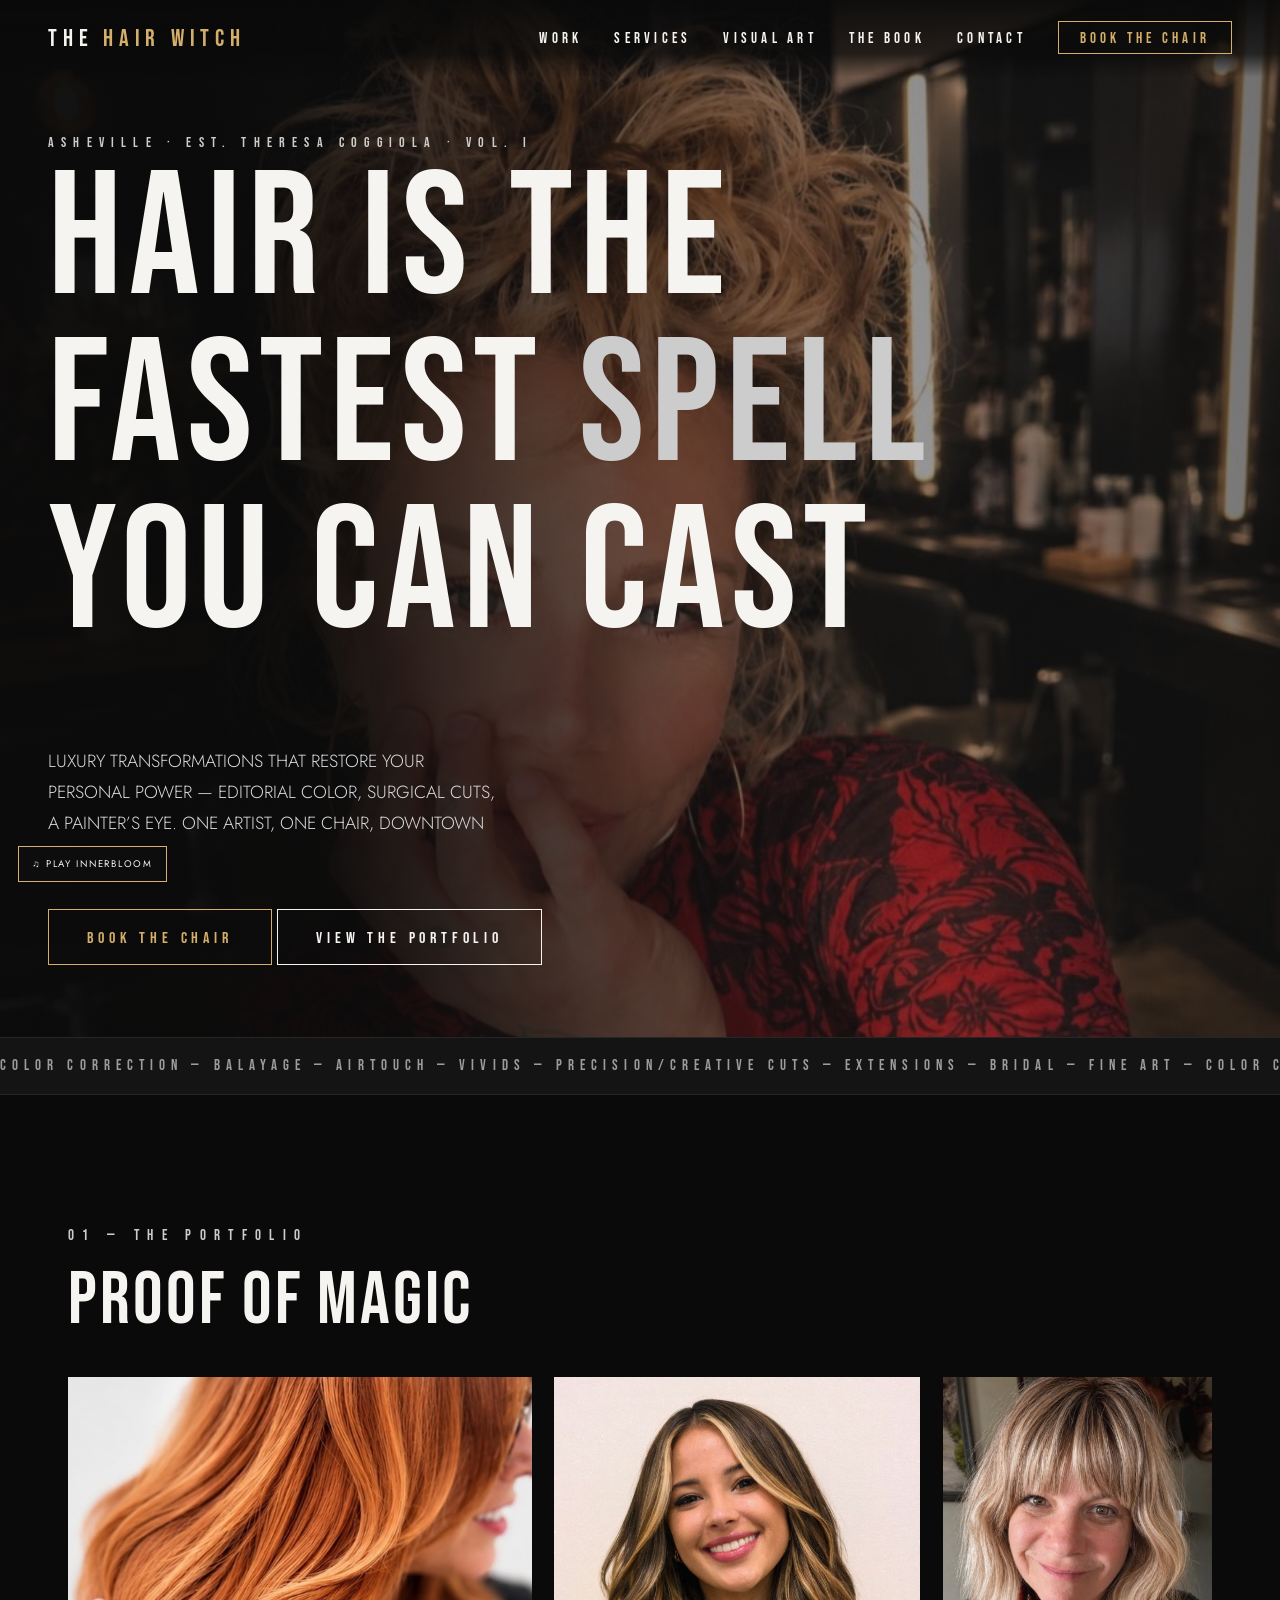
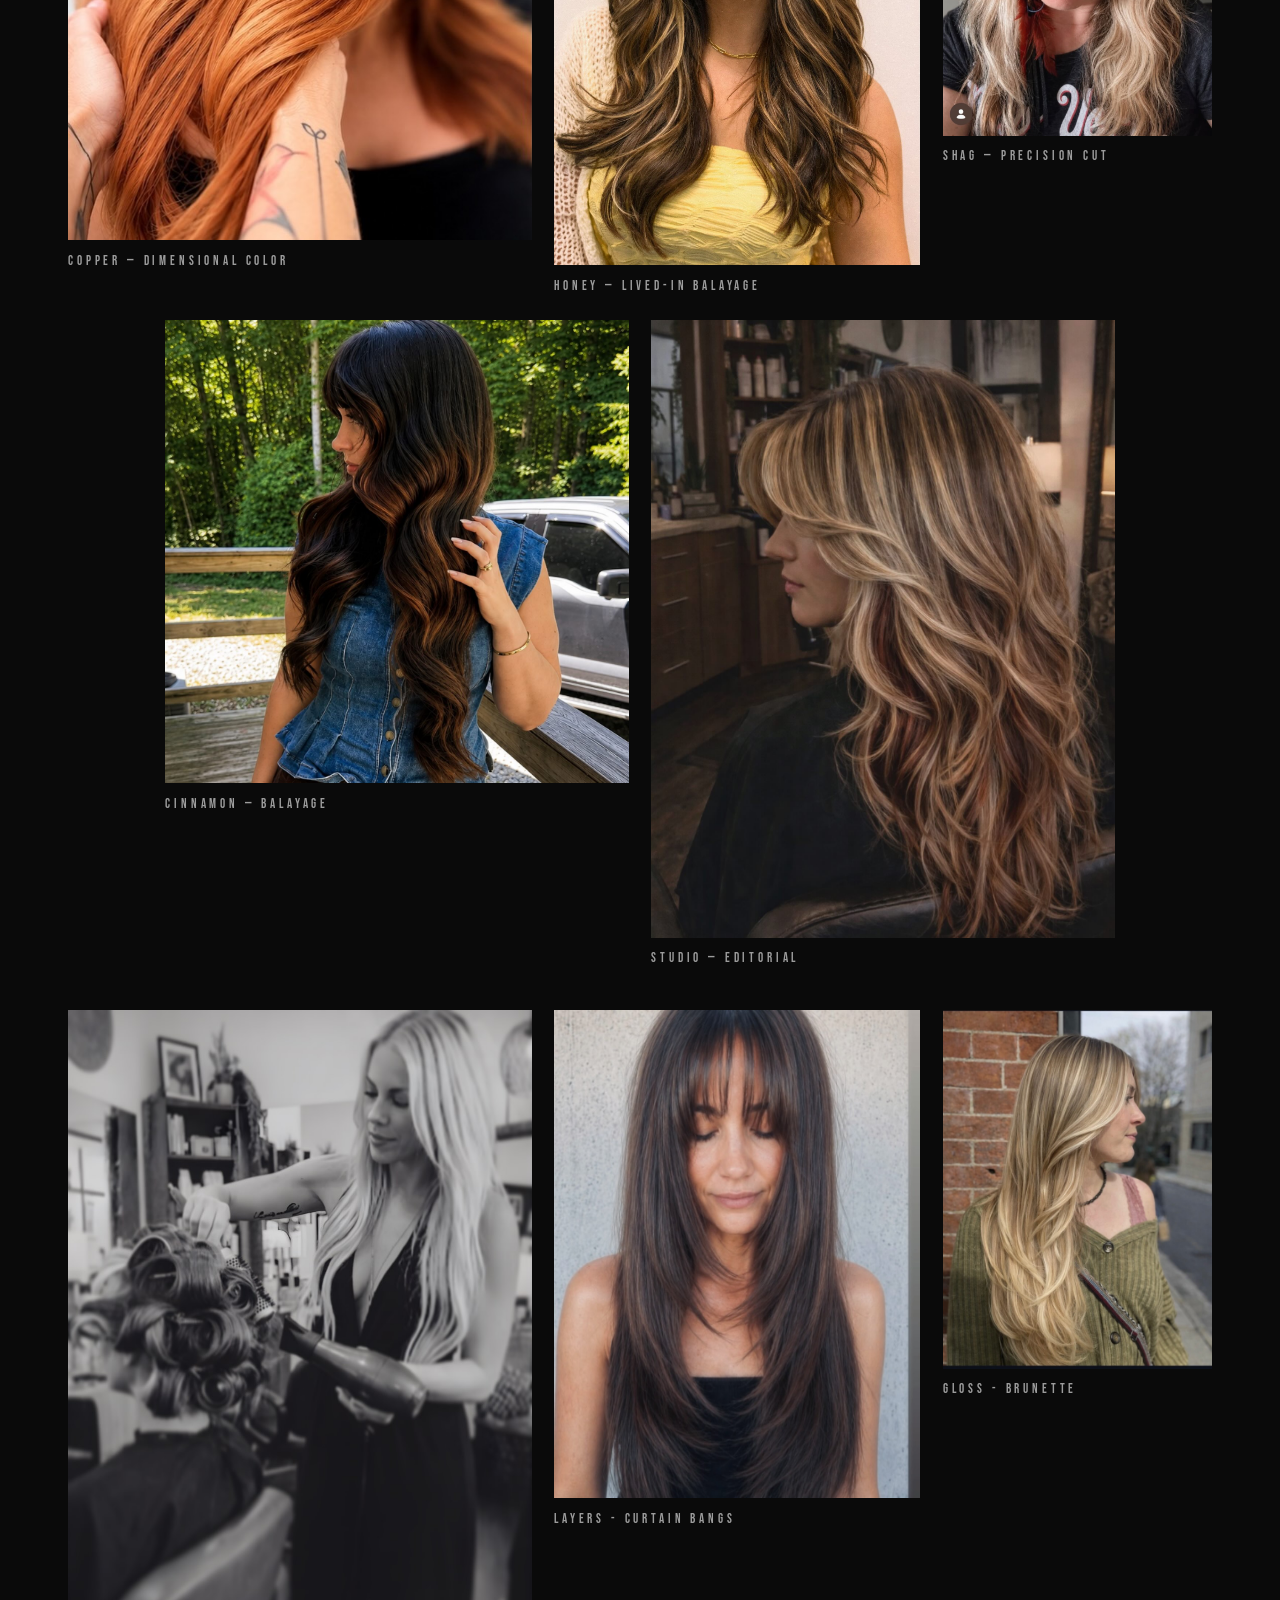
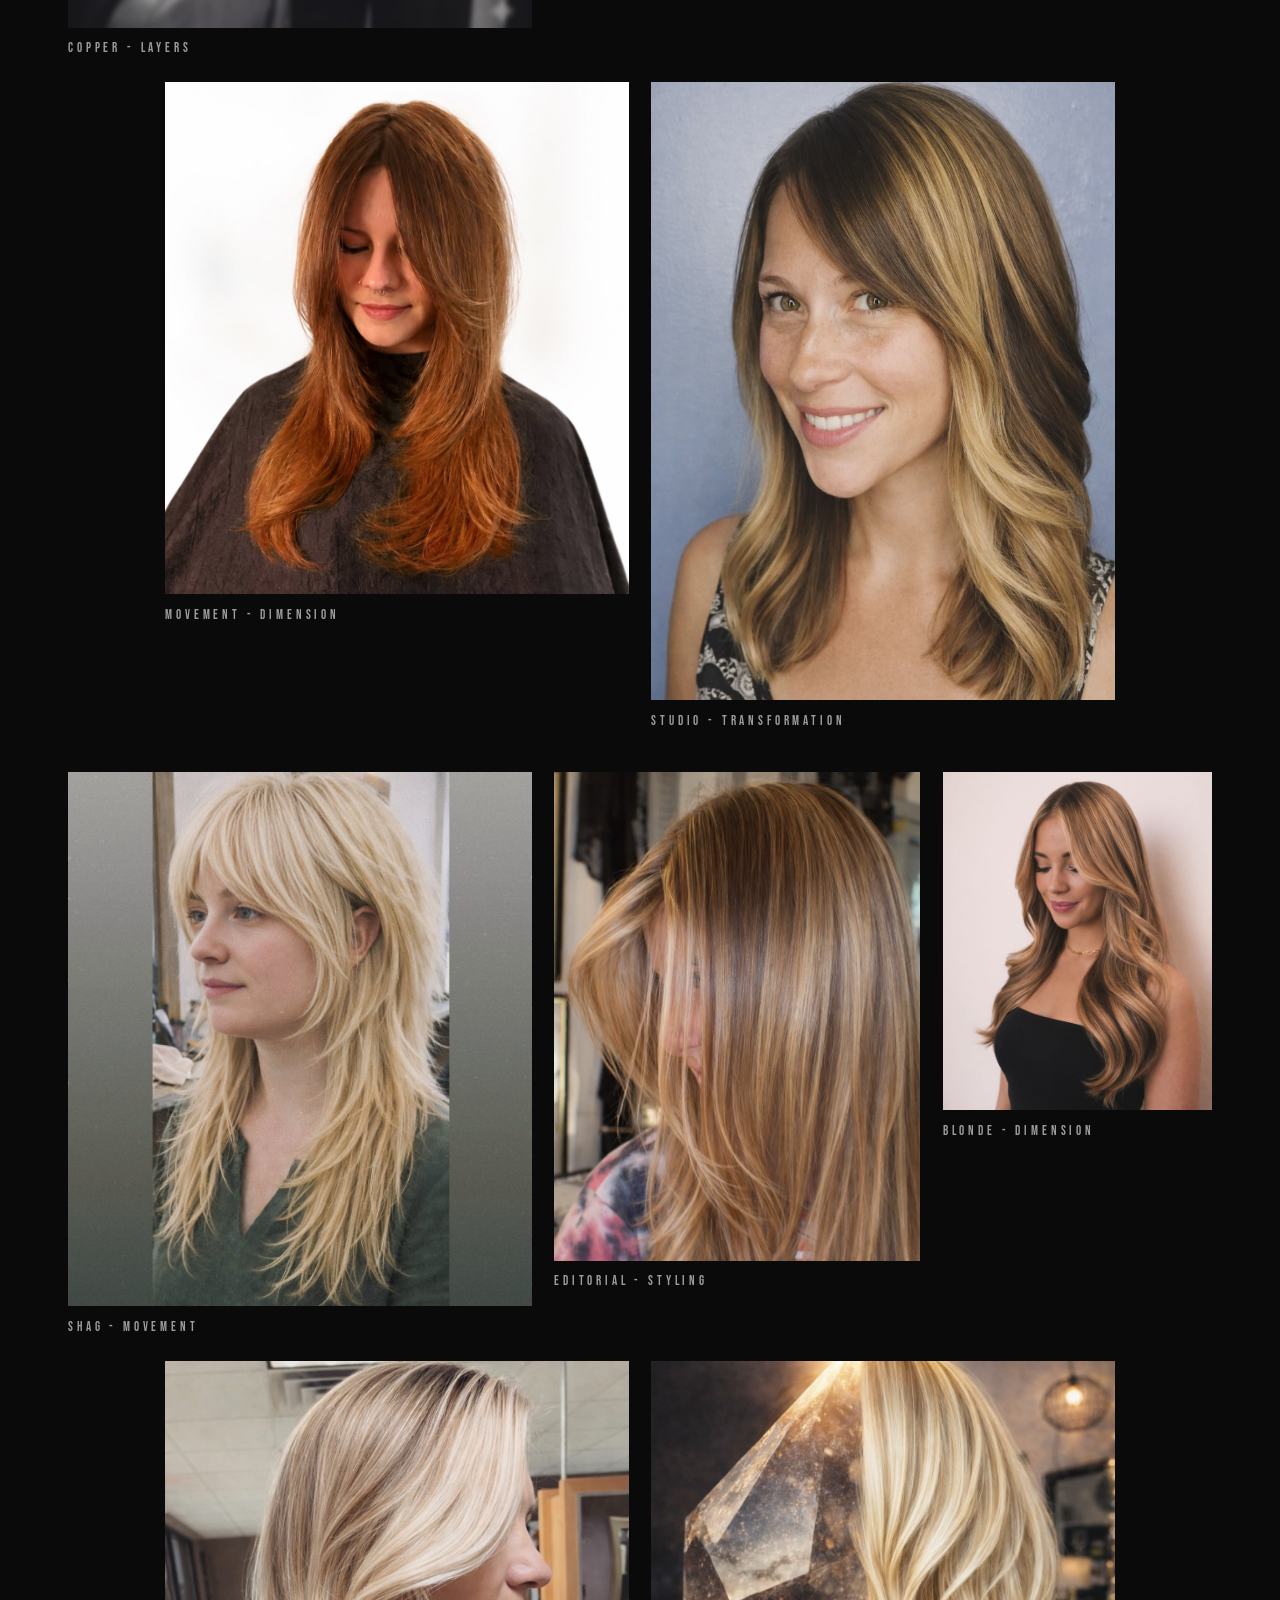
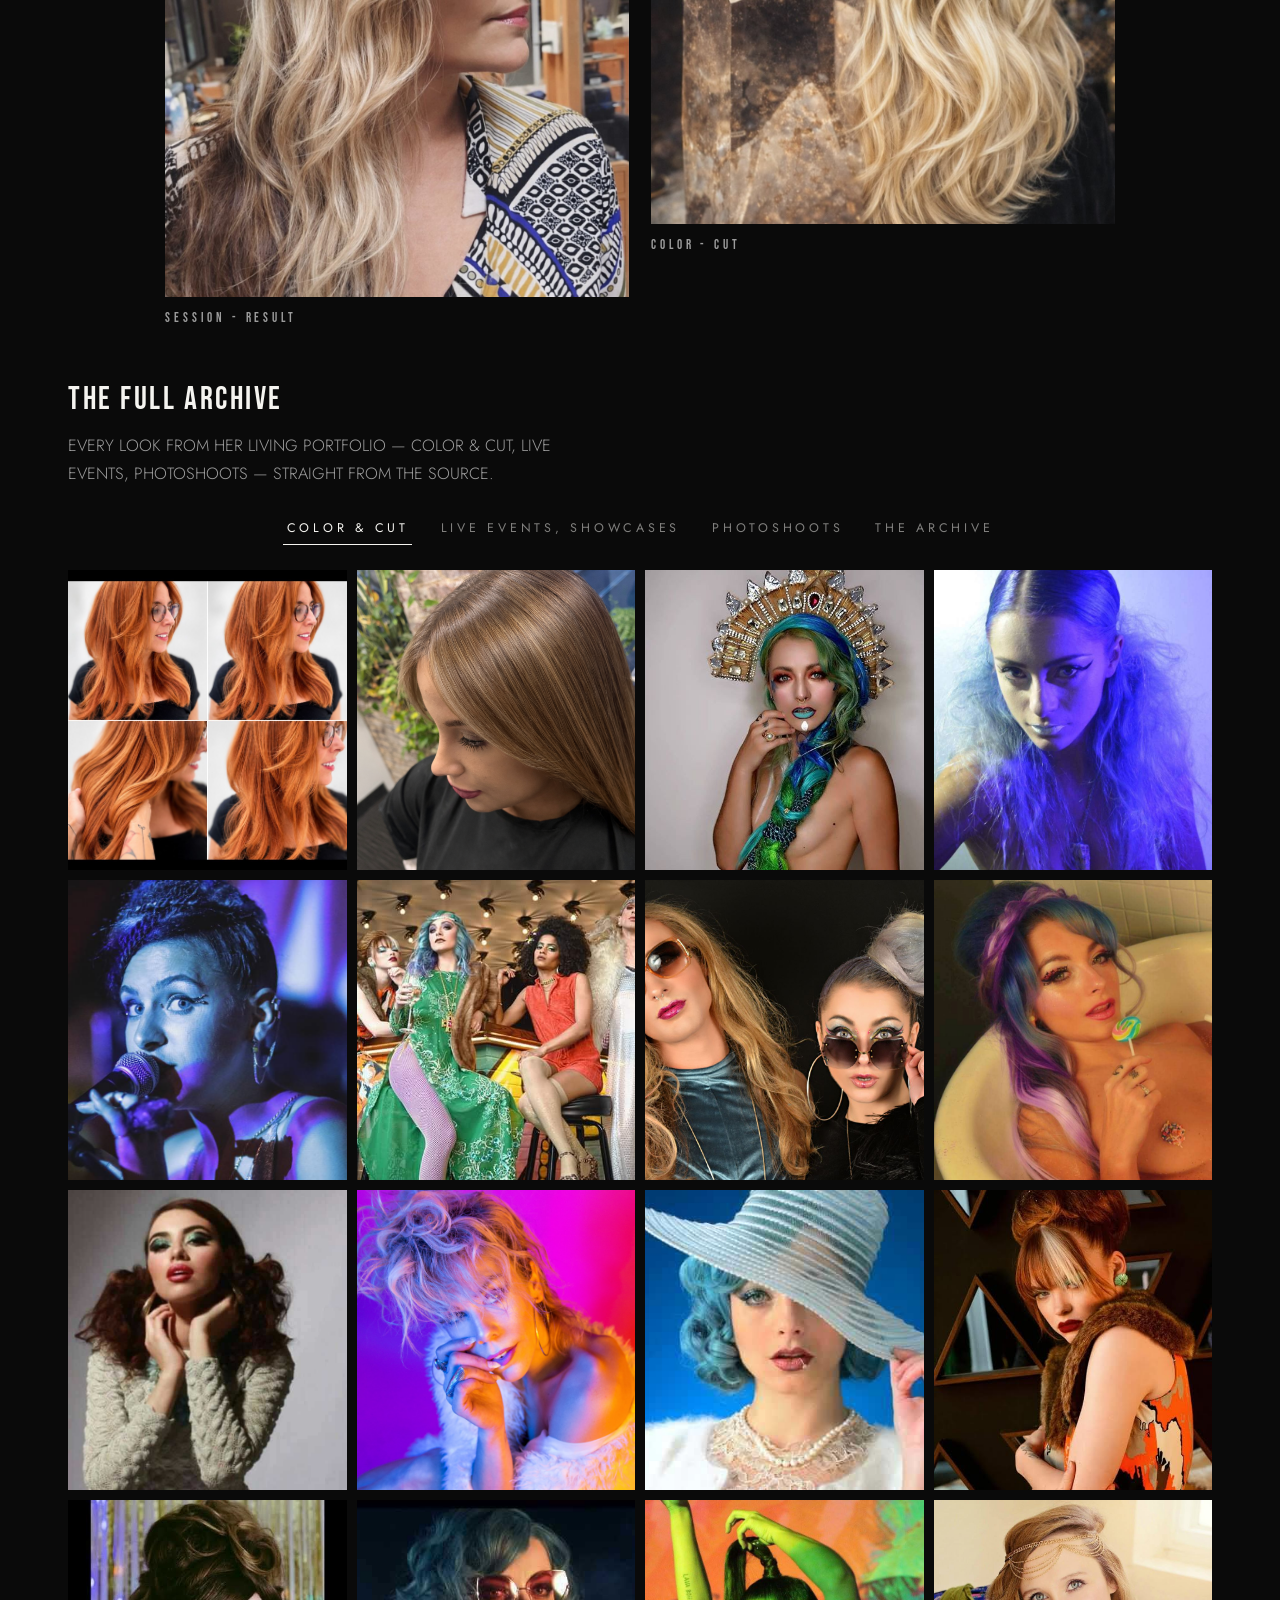
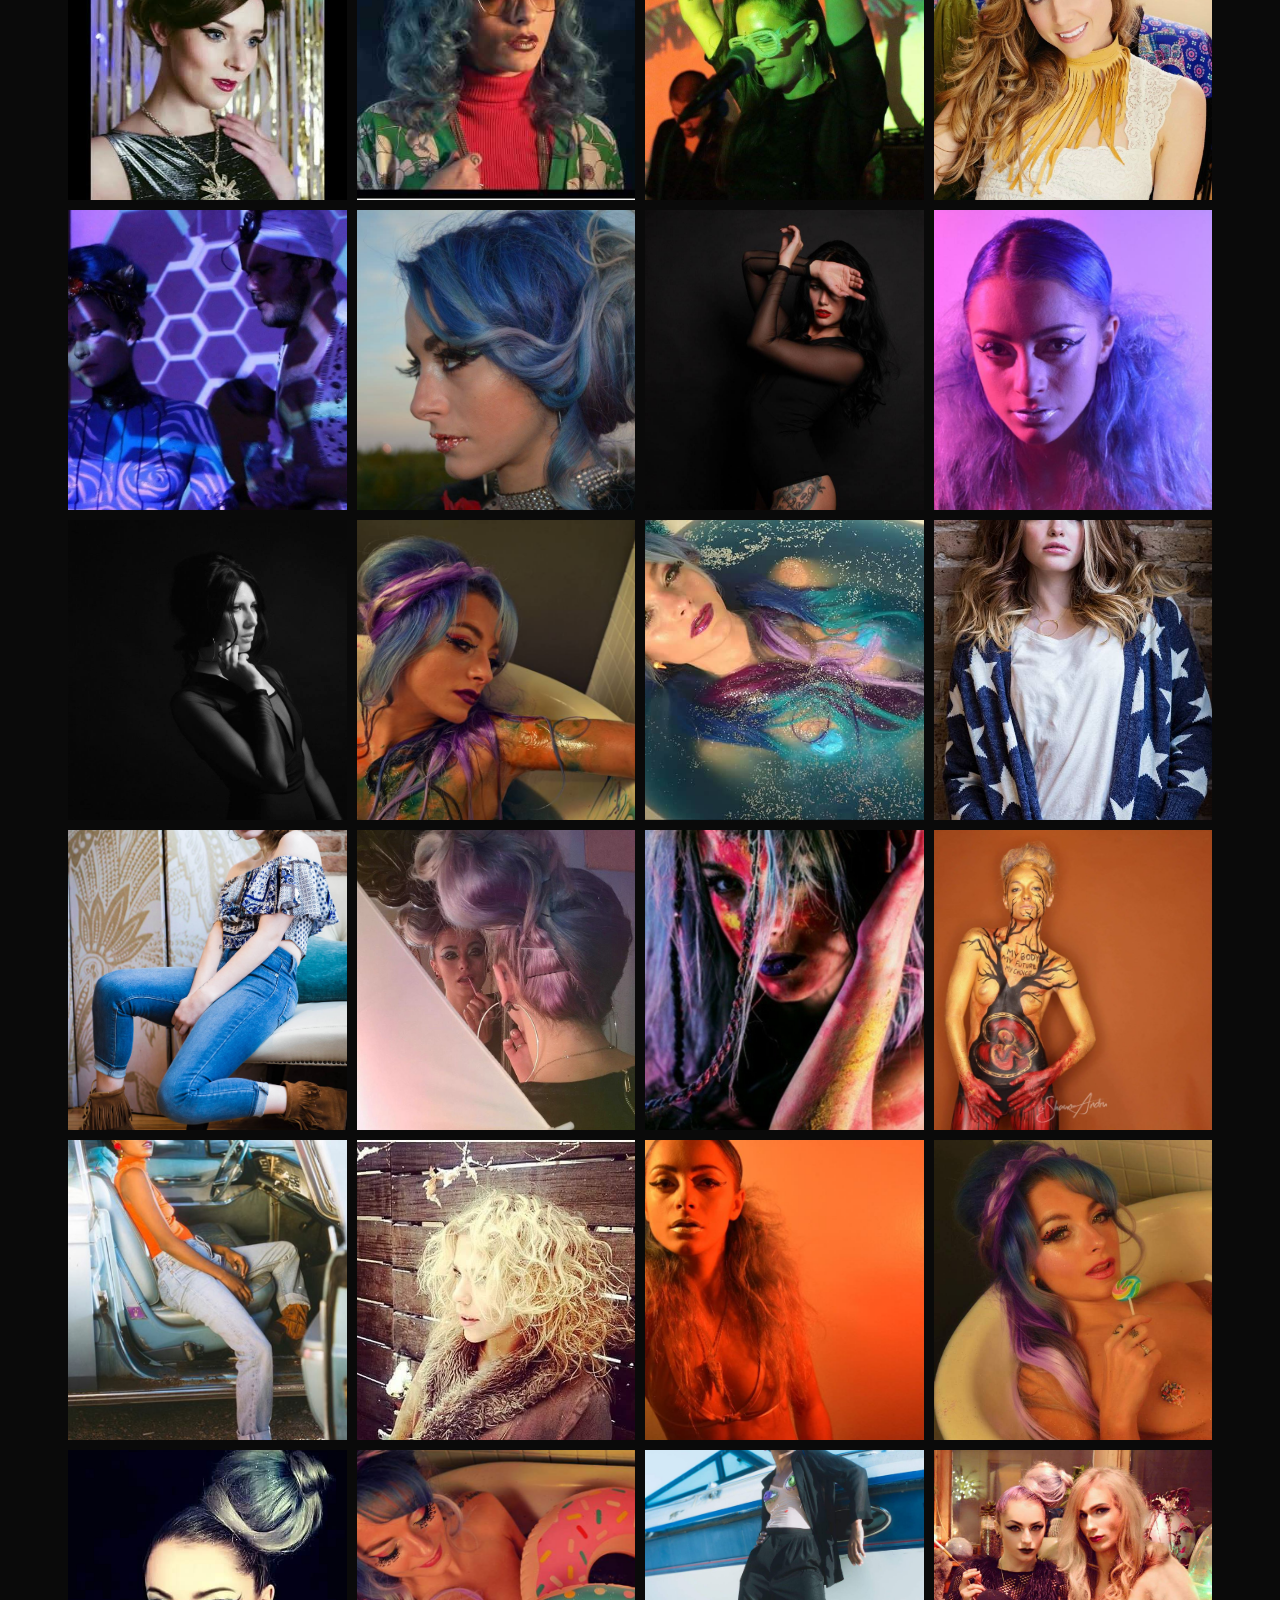
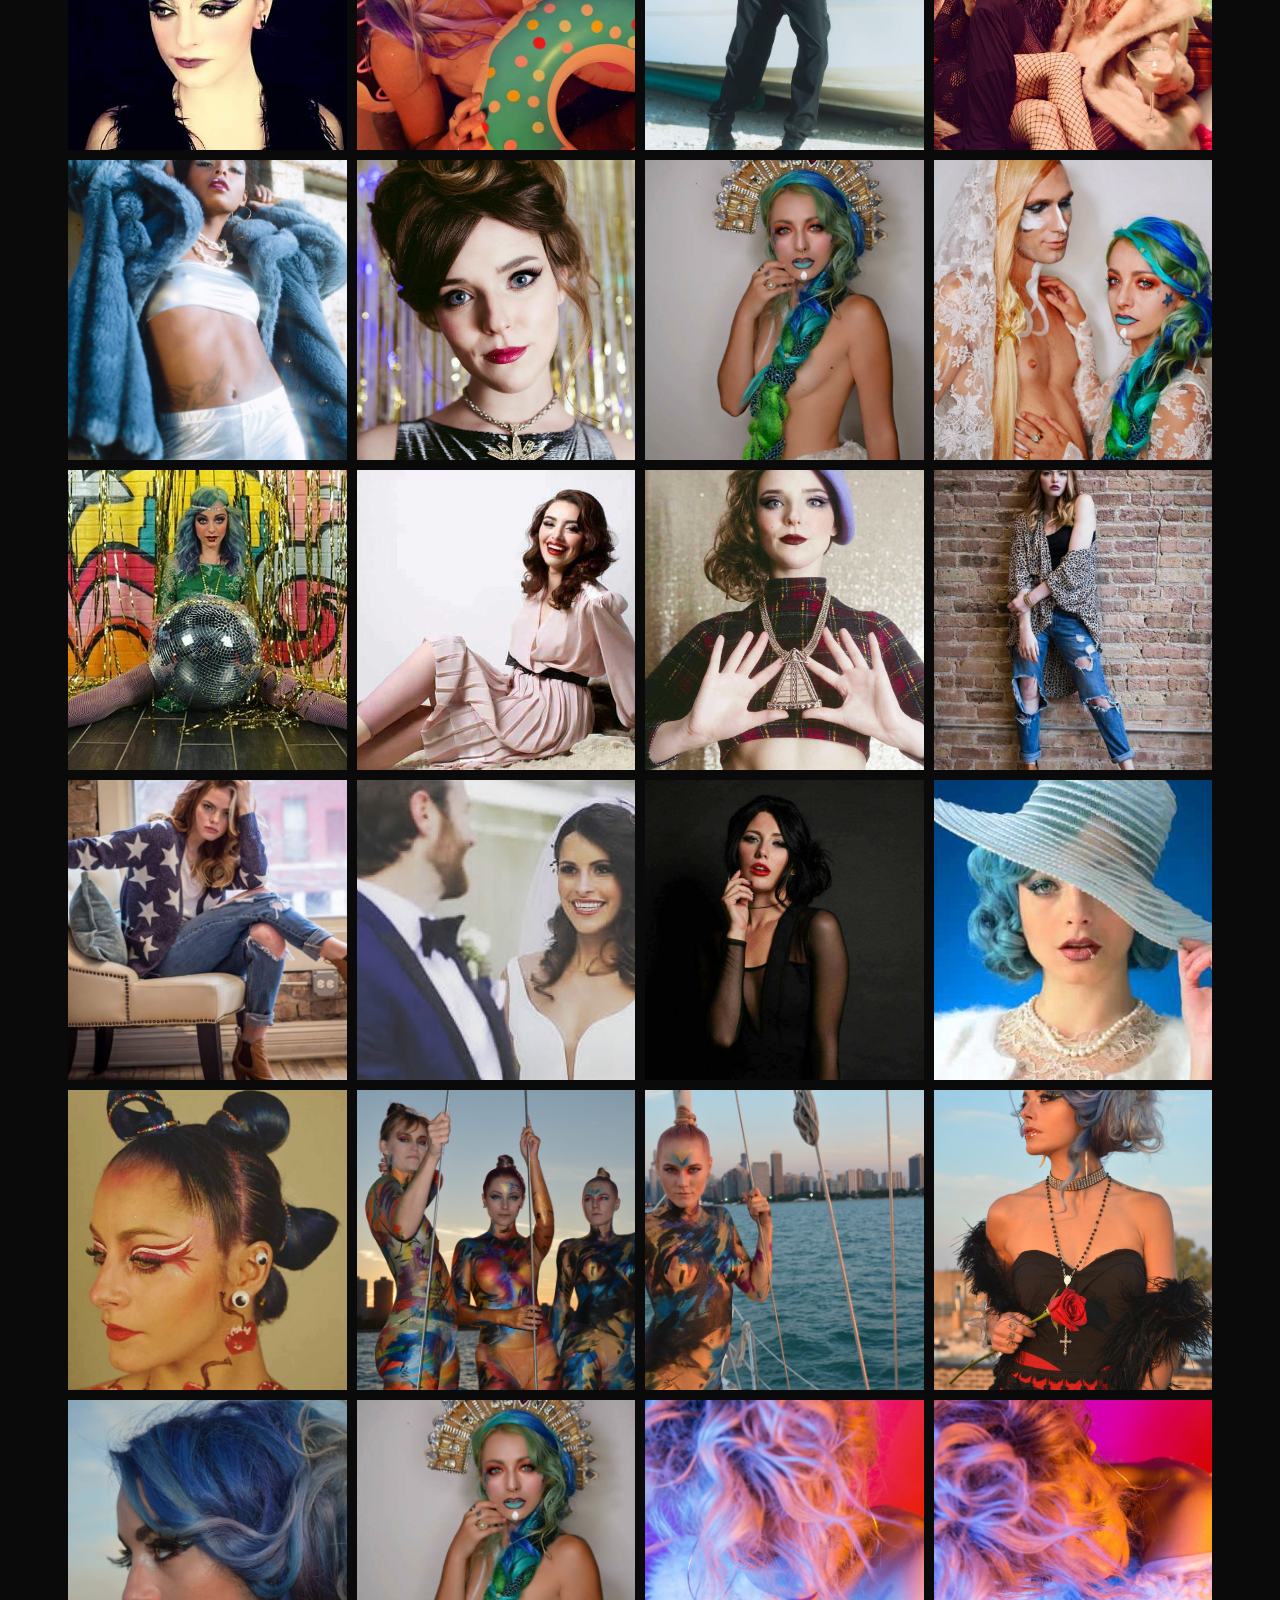
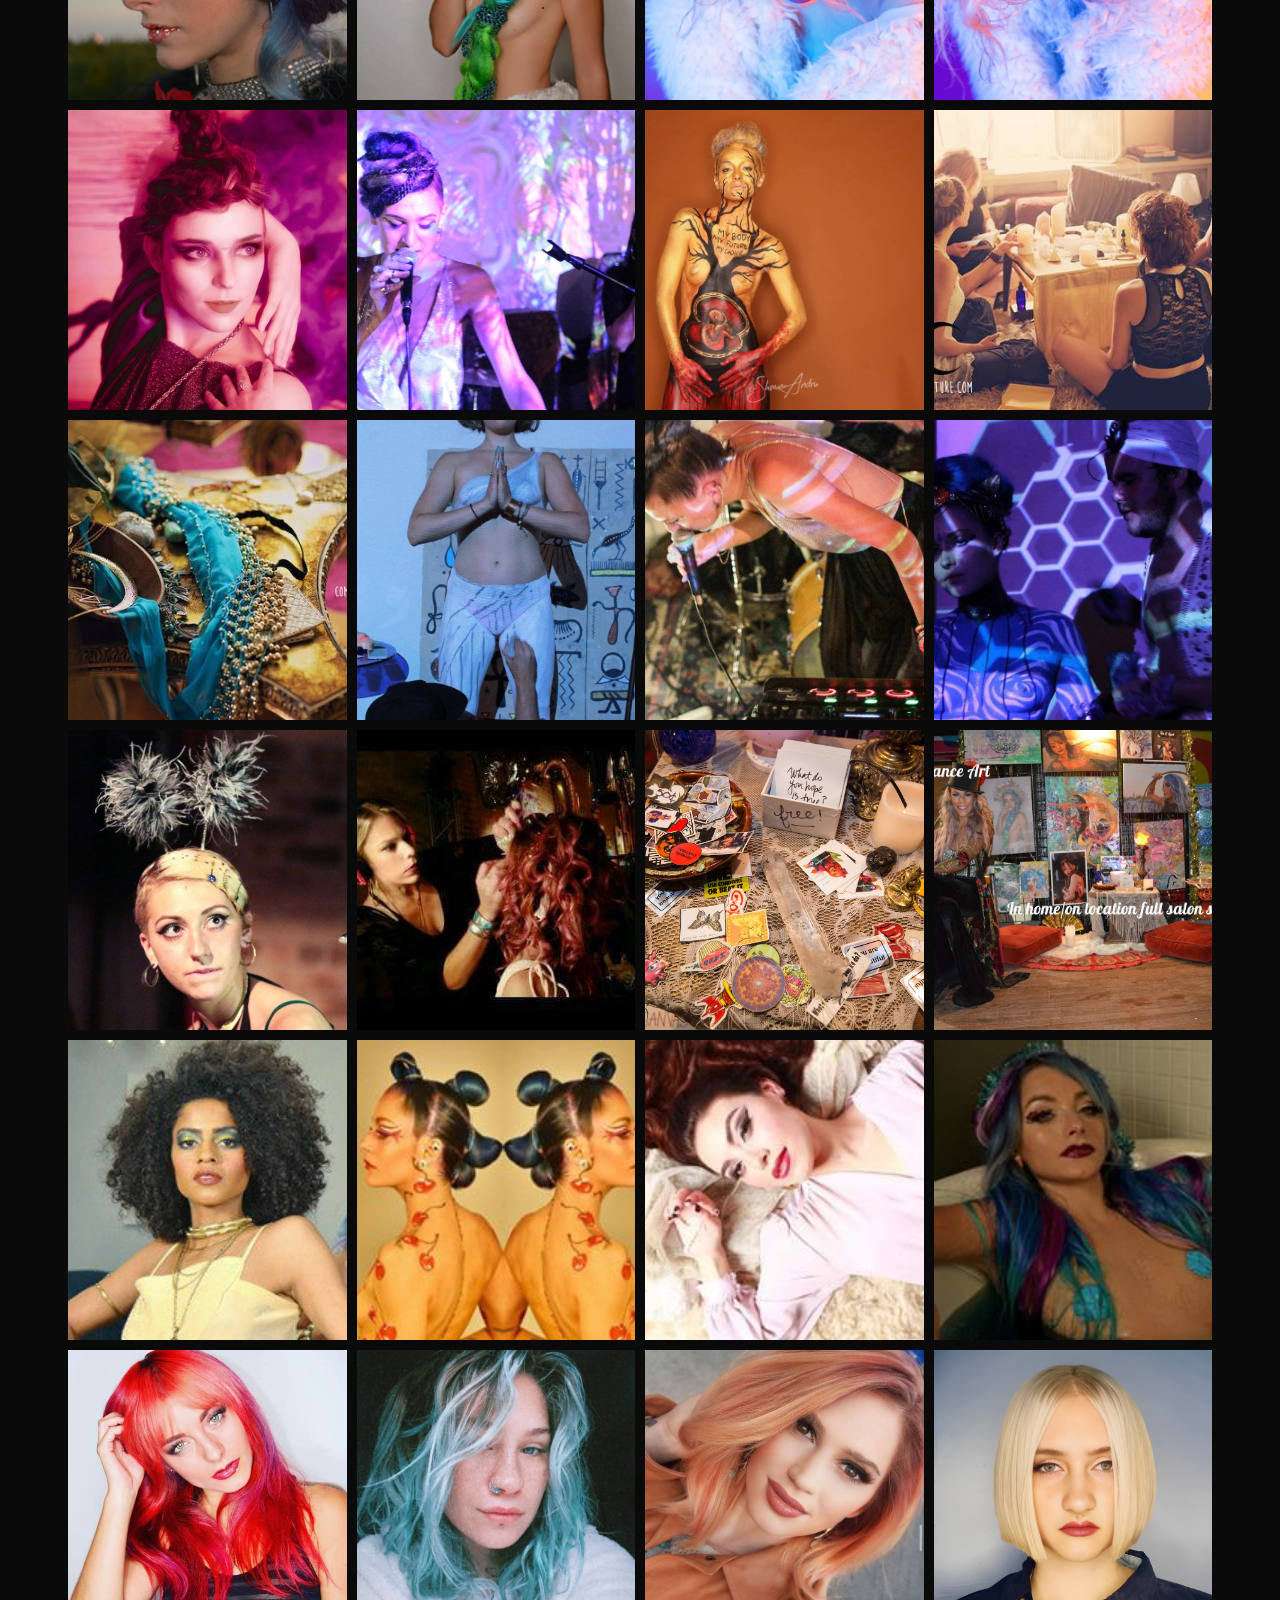
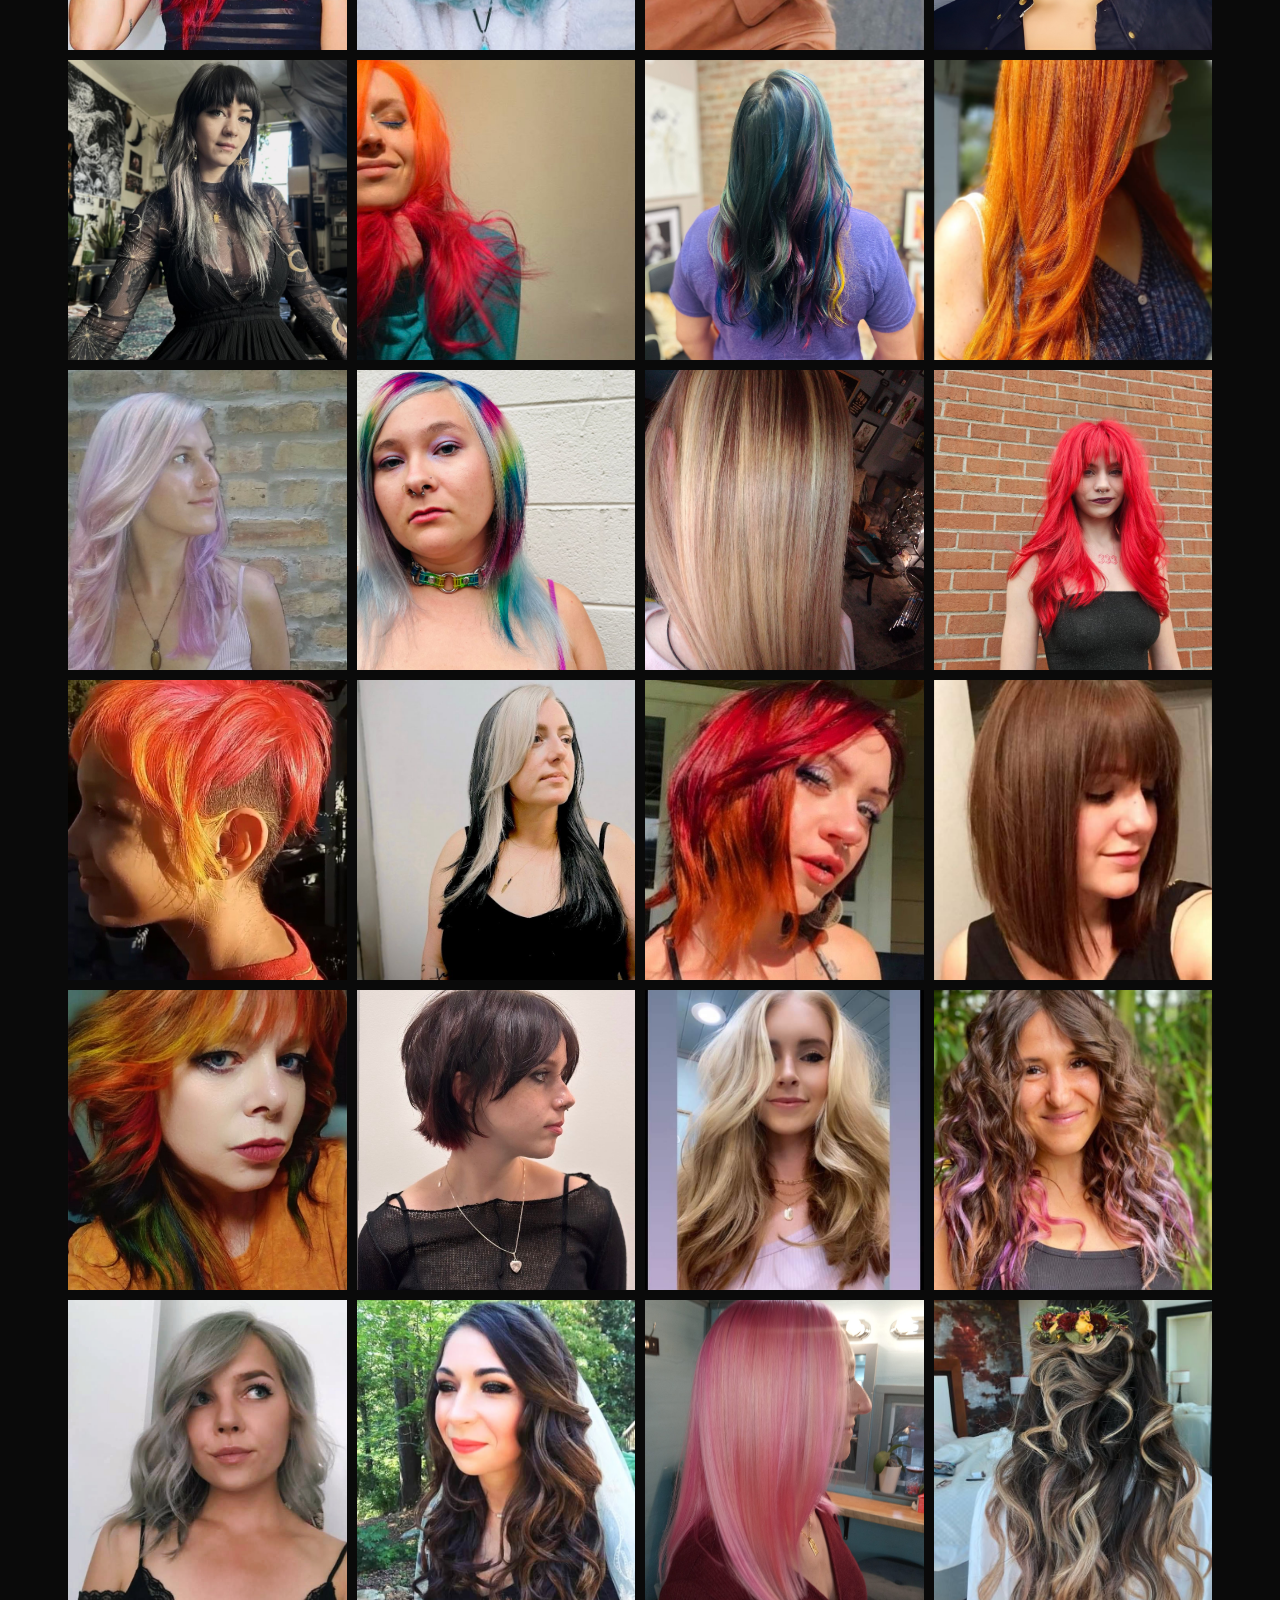
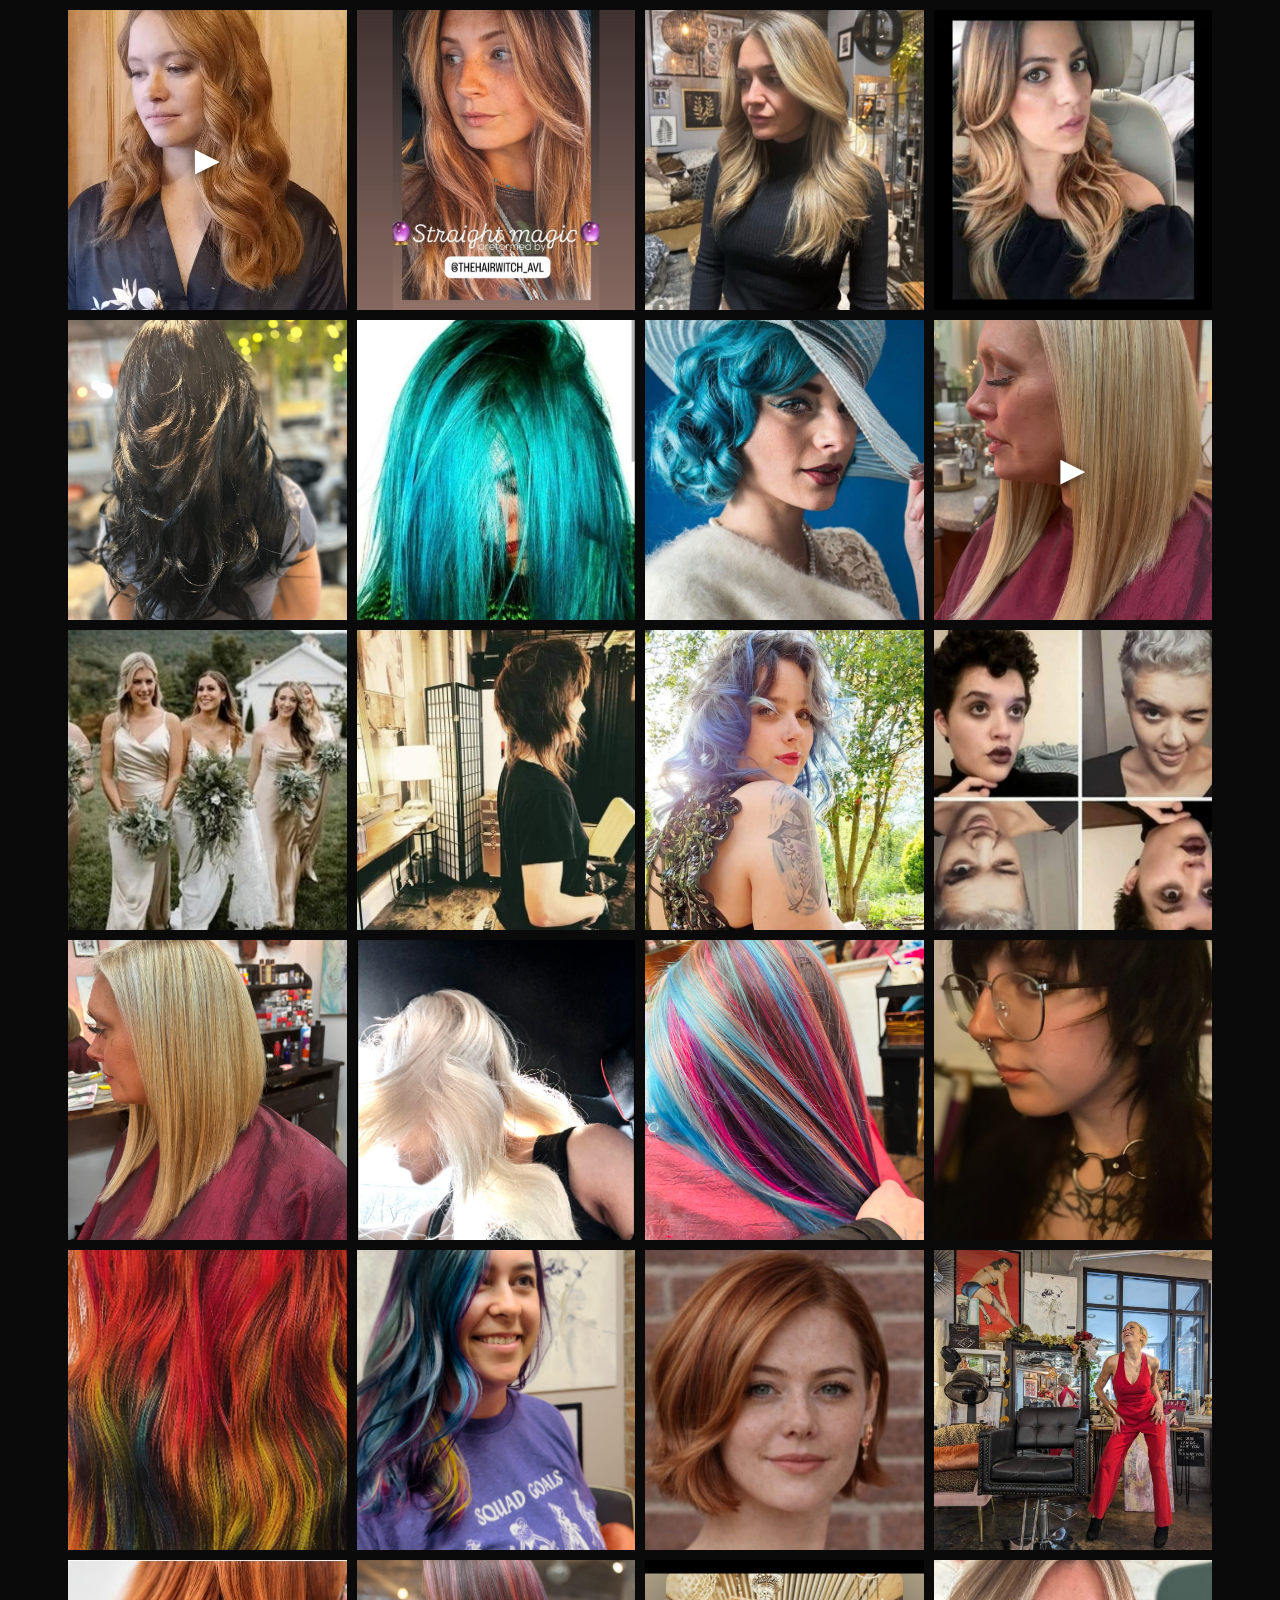
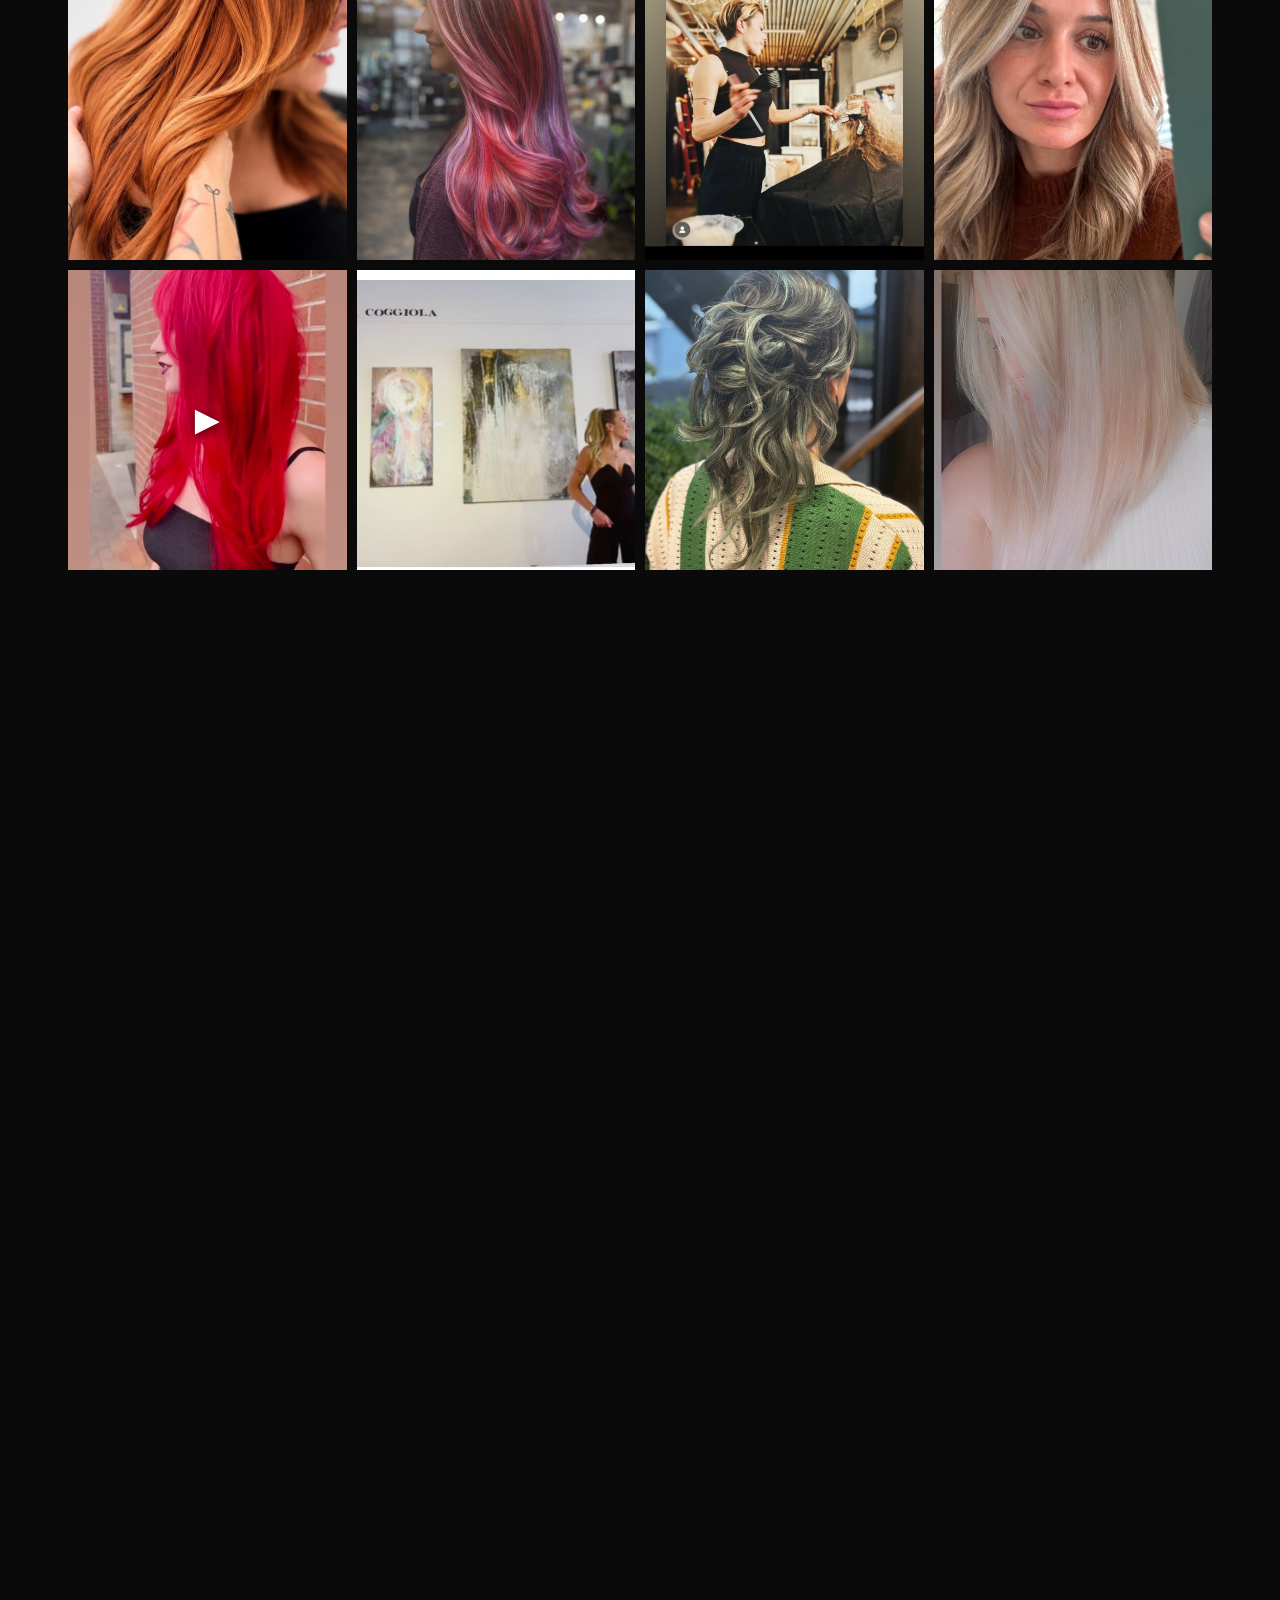
==== index.html @ 9c271630 "Initial commit: The Hair Witch preview site (hairwitch-option-b) Co-Authored-By: Claude Opus 4.8 <no" ====
<!DOCTYPE html>
<html lang="en">
<head>
  <meta charset="UTF-8">
  <meta name="viewport" content="width=device-width, initial-scale=1.0">
  <title>The Hair Witch | Asheville NC — Editorial Hair Artistry &amp; Color</title>
  <meta name="description" content="High-fashion hair artistry in downtown Asheville. Color correction, balayage, editorial styling & fine art by Theresa Coggiola. Book the chair.">
  <link href="https://fonts.googleapis.com/css2?family=Bebas+Neue&family=Jost:wght@300;400&display=swap" rel="stylesheet">
  <link rel="stylesheet" href="style.css">
</head>
<body>

<header class="site-header">
  <nav class="nav">
    <a class="brand" href="index.html">THE <em>HAIR WITCH</em></a>
    <button class="nav-toggle" aria-expanded="false">MENU</button>
    <ul class="nav-links">
      <li><a href="#work">Work</a></li>
      <li><a href="#services">Services</a></li>
      <li><a href="art.html">Visual Art</a></li>
      <li><a href="#grimoire">The Book</a></li>
      <li><a href="#contact">Contact</a></li>
      <li><a class="cta" data-square href="#" target="_blank" rel="noopener">Book the Chair</a></li>
    </ul>
  </nav>
</header>

<main>

  <!-- COVER -->
  <section class="hero">
    <div class="hero-media"><img src="images/gallery-02.jpg" alt="Editorial hair styling by The Hair Witch, Asheville" fetchpriority="high"></div>
    <div class="hero-copy">
      <span class="issue">ASHEVILLE · EST. THERESA COGGIOLA · VOL. I</span>
      <h1>HAIR IS THE<br>FASTEST <span>SPELL</span><br>YOU CAN CAST</h1>
      <p class="dek">Luxury transformations that restore your personal power — editorial color, surgical cuts, a painter’s eye. One artist, one chair, downtown Asheville.</p>
      <a class="btn btn-gold" data-square href="#" target="_blank" rel="noopener">Book the Chair</a>
      <a class="btn" href="#work">View the Portfolio</a>
    </div>
  </section>

  <div class="ticker" aria-hidden="true">
    <span>COLOR CORRECTION — BALAYAGE — AIRTOUCH — VIVIDS — PRECISION/CREATIVE CUTS — EXTENSIONS — BRIDAL — FINE ART — COLOR CORRECTION — BALAYAGE — AIRTOUCH — VIVIDS — PRECISION/CREATIVE CUTS — EXTENSIONS — BRIDAL — FINE ART —</span>
  </div>

  <!-- PORTFOLIO -->
  <section class="section" id="work">
    <div class="wrap">
      <span class="kicker">01 — The Portfolio</span>
      <h2>Proof of Magic</h2>
      <div class="ed-grid reveal" style="margin-top:2.5rem;">
        <figure class="g-a"><img src="images/hero-copper.jpg" alt="Copper dimensional color, Asheville" loading="lazy"><figcaption>Copper — dimensional color</figcaption></figure>
        <figure class="g-b"><img src="images/gallery-15.jpg" alt="Honey balayage, smiling client, Asheville" loading="lazy"><figcaption>Honey — lived-in balayage</figcaption></figure>
        <figure class="g-c"><img src="images/gallery-04.jpg" alt="Blonde shag with curtain bangs" loading="lazy"><figcaption>Shag — precision cut</figcaption></figure>
        <figure class="g-d"><img src="images/gallery-01.jpg" alt="Cinnamon balayage over dark waves" loading="lazy"><figcaption>Cinnamon — balayage</figcaption></figure>
        <figure class="g-e"><img src="images/gallery-06.jpg?v=2" alt="Editorial studio portrait, The Hair Witch" loading="lazy"><figcaption>Studio — editorial</figcaption></figure>
      </div>
      <div class="ed-grid reveal" style="margin-top:2.5rem;">
        <figure class="g-a"><img src="images/gallery-08.jpg" alt="Copper layers with bottleneck bangs, Asheville" loading="lazy"><figcaption>Copper - layers</figcaption></figure>
        <figure class="g-b"><img src="images/gallery-05.jpg?v=2" alt="Long layered brunette cut with curtain bangs" loading="lazy"><figcaption>Layers - curtain bangs</figcaption></figure>
        <figure class="g-c"><img src="images/gallery-11.jpg" alt="Glossed brunette dimension" loading="lazy"><figcaption>Gloss - brunette</figcaption></figure>
        <figure class="g-d"><img src="images/gallery-17.jpg" alt="Dimensional color with soft movement" loading="lazy"><figcaption>Movement - dimension</figcaption></figure>
        <figure class="g-e"><img src="images/gallery-25.jpg" alt="Client transformation, private studio Asheville" loading="lazy"><figcaption>Studio - transformation</figcaption></figure>
      </div>
      <div class="ed-grid reveal" style="margin-top:2.5rem;">
        <figure class="g-a"><img src="images/gallery-18.jpg?v=2" alt="Blonde shag with soft layers" loading="lazy"><figcaption>Shag - movement</figcaption></figure>
        <figure class="g-b"><img src="images/gallery-22.jpg" alt="Editorial styling at The Hair Witch" loading="lazy"><figcaption>Editorial - styling</figcaption></figure>
        <figure class="g-c"><img src="images/gallery-13.jpg" alt="Soft dimensional blonde" loading="lazy"><figcaption>Blonde - dimension</figcaption></figure>
        <figure class="g-d"><img src="images/gallery-29.jpg" alt="Studio session result" loading="lazy"><figcaption>Session - result</figcaption></figure>
        <figure class="g-e"><img src="images/gallery-30.jpg" alt="Color and cut transformation" loading="lazy"><figcaption>Color - cut</figcaption></figure>
      </div>
      <h3 style="margin-top:3.5rem;">The Full Archive</h3>
      <p style="color:var(--grey);max-width:56ch;">Every look from her living portfolio — color &amp; cut, live events, photoshoots — straight from the source.</p>
      <div data-hw-portfolio style="margin-top:1.5rem;"></div>
      <p style="margin-top:2.5rem;">Daily drops on <a href="https://www.instagram.com/thehairwitch_avl/" target="_blank" rel="noopener">@thehairwitch_avl</a> — 500+ transformations and counting.</p>
    </div>
  </section>

  <!-- SERVICES -->
  <section class="section section-line" id="services">
    <div class="wrap">
      <span class="kicker">02 — The Services</span>
      <h2>The Menu</h2>
      <div class="svc reveal" style="margin-top:2rem;">
        <div class="svc-row">
          <span class="num">I</span>
          <div><h3>Color Correction</h3><p>Box-dye rescue, banding, brass. Treated like art restoration — consultation first, honest roadmap always.</p></div>
          <span class="price">$150/HR</span>
        </div>
        <div class="svc-row">
          <span class="num">II</span>
          <div><h3>Balayage &amp; Airtouch</h3><p>Airy dimension, root shadows, glossing. No harsh lines — color that grows out like it was born there.</p></div>
          <span class="price">$150/HR</span>
        </div>
        <div class="svc-row">
          <span class="num">III</span>
          <div><h3>Vivid &amp; Creative Color</h3><p>Coppers that glow, smoky silvers, editorial fantasy. Color theory rooted in abstract expressionism.</p></div>
          <span class="price">$150/HR</span>
        </div>
        <div class="svc-row">
          <span class="num">IV</span>
          <div><h3>Precision/Creative Cuts</h3><p>Freeform cutting, curl-literate shapes, barbering — engineered to your texture and your life.</p></div>
          <span class="price">CONSULT</span>
        </div>
        <div class="svc-row">
          <span class="num">V</span>
          <div><h3>Extensions · Keratin · Bridal</h3><p>Hand-blended length, smoothing rituals, Blue Ridge wedding hair. Trials 6–8 weeks out.</p></div>
          <span class="price">CONSULT</span>
        </div>
      </div>
      <a class="btn btn-gold" data-square href="#" target="_blank" rel="noopener">Book Online</a>
      
      <p style="color:var(--grey);font-size:0.85rem;margin-top:1.4rem;">Once your booking is made, you&#8217;ll receive a link from Theresa with how to give your deposit · 48h notice for color, 24h for cuts · Not happy? 72 hours for a complimentary adjustment · Afterpay for color services $250+ (text 72h ahead) · Late payment +15% after 24h · Gift cards final &amp; non-refundable</p>
    </div>
  </section>

  <!-- PULL QUOTE -->
  <section class="section section-line">
    <div class="wrap reveal">
      <p class="pull">"Theresa makes magic. <span>More than just a haircut.</span> Amazing color work — really listens to you."</p>
      <span class="attr">Paula &amp; Larry — Google review · 4.9★ · Voted a top Asheville stylist</span>
      <p class="pull" style="margin-top:3.5rem;">"Beauty alchemy truly is a nervous system's <span>best friend</span>."</p>
      <span class="attr">Theresa Coggiola — Master Hair Artist &amp; Visual Artist/Painter · Capri College → Mario Tricoci → The Ruby Room · 17 years</span>
    </div>
  </section>

  <!-- GRIMOIRE / EBOOK -->
  <section class="section section-line" id="grimoire">
    <div class="wrap">
      <span class="kicker">03 — The Book</span>
      <div class="ebook-feature reveal">
        <div class="book-mock">
          <span class="moons">☽ ○ ☾</span>
          <span class="t" data-ebook-title>The Hair Witch Grimoire</span>
          <span class="a">Theresa Coggiola</span>
        </div>
        <div>
          <h2 data-ebook-title>The Hair Witch Grimoire</h2>
          <p>Rituals, color alchemy, and everyday hair magick — the philosophy behind the chair, bound in a book. The digital edition arrives instantly; the print edition hangs out where art belongs: in studios and galleries around Asheville.</p>
          <a class="btn btn-gold" data-stripe="ebook" data-keep data-item="The Hair Witch Grimoire (ebook)" href="#" target="_blank" rel="noopener">Buy the Ebook — <span data-ebook-price>$14</span></a>
          <a class="btn" href="mailto:thehairwitch12@gmail.com?subject=Where%20can%20I%20find%20the%20print%20edition%3F">Find It in the Wild</a>
        </div>
      </div>
    </div>
  </section>

  <!-- ART TEASE -->
  <section class="section section-line">
    <div class="wrap reveal">
      <span class="kicker">04 — The Canvas</span>
      <h2>Now It's Art</h2>
      <p style="max-width:56ch;">Original mixed-media paintings by the same hands that do the color. Collect a piece — every canvas ships from Asheville.</p>
      <a class="btn btn-gold" href="art.html">Enter the Art Shop</a>
    </div>
  </section>

  <!-- CONTACT + COVEN -->
  <section class="section section-line" id="contact">
    <div class="wrap">
      <span class="kicker">05 — Correspondence</span>
      <h2>Message Theresa</h2>
      <form data-contact class="reveal">
        <label for="c-name">Name</label>
        <input id="c-name" type="text" name="name" required>
        <label for="c-email">Email</label>
        <input id="c-email" type="email" name="email" required>
        <label for="c-msg">Message</label>
        <textarea id="c-msg" name="message" rows="5" required></textarea>
        <input type="text" name="_gotcha" style="display:none" tabindex="-1" autocomplete="off">
        <button class="btn" type="submit">Send</button>
        <p class="form-note"></p>
      </form>

      <h3 style="margin-top:4rem;">Join the Coven</h3>
      <p style="color:var(--grey);max-width:50ch;">Color secrets, open-chair drops, new art &amp; the book — a few beautiful letters a month.</p>
      <form data-newsletter class="inline-form">
        <input type="email" name="email" placeholder="your@email.com" required aria-label="Email address">
        <button class="btn btn-gold" type="submit">Subscribe</button>
      </form>
      <p class="form-note"></p>
    </div>
  </section>

</main>

<footer>
  <div class="wrap">
    <div class="foot-grid">
      <div>
        <a class="brand" href="index.html">THE <em>HAIR WITCH</em></a>
        <p>Ashes &amp; Steel Studio · 10 N Spruce St, Suite 105<br>Asheville, NC 28801 · Sun 11–6 · Mon 10–7 · Wed &amp; Fri 11–7 · Sat 10–6 · Closed Tue &amp; Thu</p>
      </div>
      <div>
        <h4>Contact</h4>
        <ul>
          <li><a href="tel:+18284906906">(828) 490-6906</a> — text preferred</li>
          <li><a href="mailto:thehairwitch12@gmail.com">thehairwitch12@gmail.com</a></li>
        </ul>
      </div>
      <div>
        <h4>Follow</h4>
        <ul>
          <li><a href="https://www.instagram.com/thehairwitch_avl/" target="_blank" rel="noopener">Instagram — Hair</a></li>
          <li><a href="https://www.instagram.com/theresa_fineart/" target="_blank" rel="noopener">Instagram — Art</a></li>
          <li><a href="https://www.facebook.com/thehairwitchAVL" target="_blank" rel="noopener">Facebook</a></li>
        </ul>
      </div>
    </div>
    <span>© <span id="year">2026</span> THE HAIR WITCH — HAIR IS THE FASTEST SPELL YOU CAN CAST</span>
  </div>
</footer>

<script src="js/config.js"></script>
<script src="js/shared-photos.js"></script>
<script src="js/shared.js"></script>
</body>
</html>
---- style.css ----
/* ============================================================
   OPTION B — "EDITORIAL NOIR"
   High-fashion magazine: colossal condensed caps (Bebas Neue),
   asymmetric grids, grayscale→color photography, gold + silver
   foil on near-black. Vogue-meets-occult.
   ============================================================ */

:root {
  --noir: #0a0a0a;
  --coal: #141414;
  --white: #f5f4f0;
  --grey: #9c9c9c;
  --gold: #d4af6a; /* gold foil accent */
  --silver: #cccccc;
  --font-huge: "Bebas Neue", "Oswald", sans-serif;
  --font-body: "Jost", sans-serif;
}

* { box-sizing: border-box; }
body {
  margin: 0; background: var(--noir); color: var(--white);
  font-family: var(--font-body); font-weight: 300; font-size: 1.02rem; line-height: 1.75;
  -webkit-font-smoothing: antialiased;
  text-transform: uppercase; /* caps everywhere, per brand direction */
}
img { max-width: 100%; display: block; }
a { color: var(--gold); text-decoration: none; transition: color .25s; }
a:hover { color: var(--white); }

h1, h2, h3 { font-family: var(--font-huge); font-weight: 400; text-transform: uppercase; margin: 0 0 0.5em; line-height: 0.95; letter-spacing: 0.04em; }
h1 { font-size: clamp(4rem, 14vw, 11rem); }
h2 { font-size: clamp(2.4rem, 6.5vw, 4.6rem); }
h3 { font-size: clamp(1.4rem, 3vw, 2rem); letter-spacing: 0.08em; }

.wrap { max-width: 1240px; margin: 0 auto; padding: 0 clamp(1.2rem, 4vw, 3rem); }

.kicker {
  font-family: var(--font-huge); font-size: 0.95rem; letter-spacing: 0.55em;
  text-transform: uppercase; color: var(--silver); display: block; margin-bottom: 1.1rem;
}
.num { color: var(--silver); font-family: var(--font-huge); font-size: 1rem; letter-spacing: 0.3em; }

/* nav */
.site-header { position: fixed; top: 0; left: 0; right: 0; z-index: 50; mix-blend-mode: normal; background: linear-gradient(rgba(10,10,10,0.95), rgba(10,10,10,0.75) 70%, transparent); }
.nav { display: flex; align-items: center; justify-content: space-between; padding: 1.1rem clamp(1.2rem, 4vw, 3rem); }
.brand { font-family: var(--font-huge); font-size: 1.5rem; letter-spacing: 0.24em; color: var(--white); }
.brand em { font-style: normal; color: var(--gold); }
.nav-links { display: flex; gap: 2rem; list-style: none; margin: 0; padding: 0; align-items: center; }
.nav-links a { font-family: var(--font-huge); font-size: 0.95rem; letter-spacing: 0.28em; color: var(--white); }
.nav-links a:hover { color: var(--gold); }
.nav-links .cta { border: 1px solid var(--gold); color: var(--gold); padding: 0.45rem 1.3rem 0.3rem; }
.nav-links .cta:hover { background: var(--gold); color: var(--noir); }
.nav-toggle { display: none; background: none; border: 1px solid var(--grey); color: var(--white); font-family: var(--font-huge); letter-spacing: 0.2em; padding: 0.4rem 0.9rem; cursor: pointer; }
@media (max-width: 860px) {
  .nav-toggle { display: block; }
  .nav-links { position: fixed; top: 64px; left: 0; right: 0; background: var(--noir); flex-direction: column; gap: 0; text-align: center; max-height: 0; overflow: hidden; transition: max-height .35s; }
  .nav-links.open { max-height: 480px; border-bottom: 1px solid #262626; }
  .nav-links li { width: 100%; }
  .nav-links a { display: block; padding: 1.1rem; }
}

/* hero — split editorial cover */
.hero { min-height: 100vh; display: grid; grid-template-columns: 1.1fr 1fr; align-items: end; position: relative; overflow: hidden; }
.hero-media { position: absolute; inset: 0; }
.hero-media img { width: 100%; height: 100%; object-fit: cover; object-position: 70% 20%; }
.hero-media::after { content: ""; position: absolute; inset: 0; background: linear-gradient(80deg, rgba(10,10,10,0.96) 25%, rgba(10,10,10,0.35) 65%, rgba(10,10,10,0.55)); }
.hero-copy { position: relative; z-index: 2; padding: 8rem clamp(1.2rem, 4vw, 3rem) 4.5rem; grid-column: 1 / -1; }
.hero-copy .issue { font-family: var(--font-huge); letter-spacing: 0.5em; color: var(--silver); font-size: 0.9rem; }
.hero-copy h1 span { color: var(--silver); }
.hero-copy .dek { max-width: 46ch; color: #d9d9d9; font-size: 1.1rem; }

/* ticker */
.ticker { border-top: 1px solid #262626; border-bottom: 1px solid #262626; overflow: hidden; white-space: nowrap; padding: 0.85rem 0; background: var(--coal); }
.ticker span { display: inline-block; font-family: var(--font-huge); letter-spacing: 0.4em; font-size: 0.95rem; color: var(--grey); padding-right: 3rem; animation: tick 28s linear infinite; }
@keyframes tick { from { transform: translateX(0); } to { transform: translateX(-50%); } }
@media (prefers-reduced-motion: reduce) { .ticker span { animation: none; } }

/* buttons */
.btn {
  display: inline-block; font-family: var(--font-huge); font-size: 1rem; letter-spacing: 0.3em;
  text-transform: uppercase; padding: 0.9rem 2.4rem 0.7rem; border: 1px solid var(--white);
  color: var(--white); background: transparent; cursor: pointer; transition: all .3s; margin-top: 1.4rem;
}
.btn:hover { background: var(--white); color: var(--noir); }
.btn-gold { border-color: var(--gold); color: var(--gold); }
.btn-gold:hover { background: var(--gold); color: var(--noir); }

.section { padding: clamp(4.5rem, 10vw, 8rem) 0; }
.section-line { border-top: 1px solid #262626; }

/* editorial grid — asymmetric */
.ed-grid { display: grid; grid-template-columns: repeat(12, 1fr); gap: 1.4rem; align-items: start; }
.ed-grid figure { margin: 0; position: relative; }
.ed-grid img { width: 100%; object-fit: cover; }
.ed-grid figcaption { font-family: var(--font-huge); letter-spacing: 0.3em; font-size: 0.8rem; color: var(--grey); padding-top: 0.6rem; text-transform: uppercase; }
.g-a { grid-column: 1 / 6; }
.g-b { grid-column: 6 / 10; margin-top: 4rem; }
.g-c { grid-column: 10 / 13; margin-top: 8rem; }
.g-d { grid-column: 2 / 7; margin-top: 2rem; }
.g-e { grid-column: 7 / 12; margin-top: -3rem; }
@media (max-width: 760px) {
  .g-a, .g-b, .g-c, .g-d, .g-e { grid-column: 1 / -1; margin-top: 0; }
}

/* services editorial list */
.svc { border-top: 1px solid #262626; }
.svc-row { display: grid; grid-template-columns: auto 1fr auto; gap: 2rem; align-items: baseline; border-bottom: 1px solid #262626; padding: 1.6rem 0; }
.svc-row h3 { margin: 0; }
.svc-row p { margin: 0.3rem 0 0; color: var(--grey); max-width: 60ch; }
.svc-row .price { font-family: var(--font-huge); letter-spacing: 0.2em; color: var(--white); white-space: nowrap; font-size: 1.2rem; }
@media (max-width: 700px) { .svc-row { grid-template-columns: 1fr; gap: 0.4rem; } }

/* ebook feature */
.ebook-feature { display: grid; grid-template-columns: 1fr 1fr; gap: clamp(2rem, 5vw, 4rem); align-items: center; }
.book-mock { aspect-ratio: 2/3; max-width: 340px; margin: 0 auto; border: 1px solid var(--gold); background:
  linear-gradient(160deg, #171717 0%, #0e0e0e 60%), var(--coal);
  display: flex; flex-direction: column; justify-content: space-between; padding: 2.4rem 1.8rem; text-align: center;
  box-shadow: 24px 24px 0 -1px #171717, 24px 24px 0 0 #2c2c2c;
}
.book-mock .moons { color: var(--gold); letter-spacing: 0.6em; }
.book-mock .t { font-family: var(--font-huge); font-size: 1.9rem; line-height: 1.1; letter-spacing: 0.12em; text-transform: uppercase; }
.book-mock .a { font-family: var(--font-huge); font-size: 0.85rem; letter-spacing: 0.4em; color: var(--silver); text-transform: uppercase; }
@media (max-width: 820px) { .ebook-feature { grid-template-columns: 1fr; } }

/* quotes */
.pull { font-family: var(--font-huge); font-size: clamp(1.6rem, 4vw, 2.8rem); line-height: 1.15; letter-spacing: 0.05em; text-transform: uppercase; max-width: 26ch; }
.pull span { color: var(--silver); }
.attr { font-family: var(--font-body); color: var(--grey); letter-spacing: 0.2em; text-transform: uppercase; font-size: 0.75rem; margin-top: 1rem; display: block; }

/* forms */
form { max-width: 560px; }
label { font-family: var(--font-huge); font-size: 0.85rem; letter-spacing: 0.35em; text-transform: uppercase; color: var(--grey); display: block; margin: 1.2rem 0 0.35rem; }
input, textarea { width: 100%; background: var(--coal); border: 1px solid #2c2c2c; color: var(--white); font-family: var(--font-body); font-size: 1rem; padding: 0.9rem 1rem; }
input:focus, textarea:focus { outline: none; border-color: var(--gold); }
.form-note { font-size: 0.8rem; color: var(--grey); margin-top: 0.8rem; }
.inline-form { display: flex; gap: 0.7rem; max-width: 560px; }
.inline-form input { flex: 1; }
.inline-form .btn { margin-top: 0; white-space: nowrap; }
@media (max-width: 560px) { .inline-form { flex-direction: column; } }

/* footer */
footer { border-top: 1px solid #262626; padding: 4rem 0 2.5rem; color: var(--grey); font-size: 0.9rem; }
.foot-grid { display: grid; grid-template-columns: 2fr 1fr 1fr; gap: 2rem; margin-bottom: 2.5rem; }
footer h4 { font-family: var(--font-huge); letter-spacing: 0.3em; text-transform: uppercase; color: var(--silver); font-size: 1rem; }
footer ul { list-style: none; margin: 0; padding: 0; }
footer li { margin-bottom: 0.5rem; }
@media (max-width: 700px) { .foot-grid { grid-template-columns: 1fr; } }

/* shop grid (art page) */
.shop { display: grid; grid-template-columns: repeat(auto-fill, minmax(300px, 1fr)); gap: 2rem; }
.shop figure { margin: 0; background: var(--coal); border: 1px solid #262626; padding: 1.2rem 1.2rem 1.6rem; }
.shop img { width: 100%; aspect-ratio: 4/5; object-fit: cover; }
.shop .title { font-family: var(--font-huge); letter-spacing: 0.25em; font-size: 1.2rem; text-transform: uppercase; margin-top: 1.1rem; }
.shop .medium { color: var(--grey); font-size: 0.85rem; margin: 0.2rem 0 1rem; }
.shop .btn { margin-top: 0; padding: 0.6rem 1.4rem 0.45rem; font-size: 0.85rem; margin-right: 0.5rem; }

.reveal { opacity: 0; transform: translateY(26px); transition: opacity .8s ease, transform .8s ease; }
.reveal.visible { opacity: 1; transform: none; }
@media (prefers-reduced-motion: reduce) { .reveal { opacity: 1; transform: none; } }
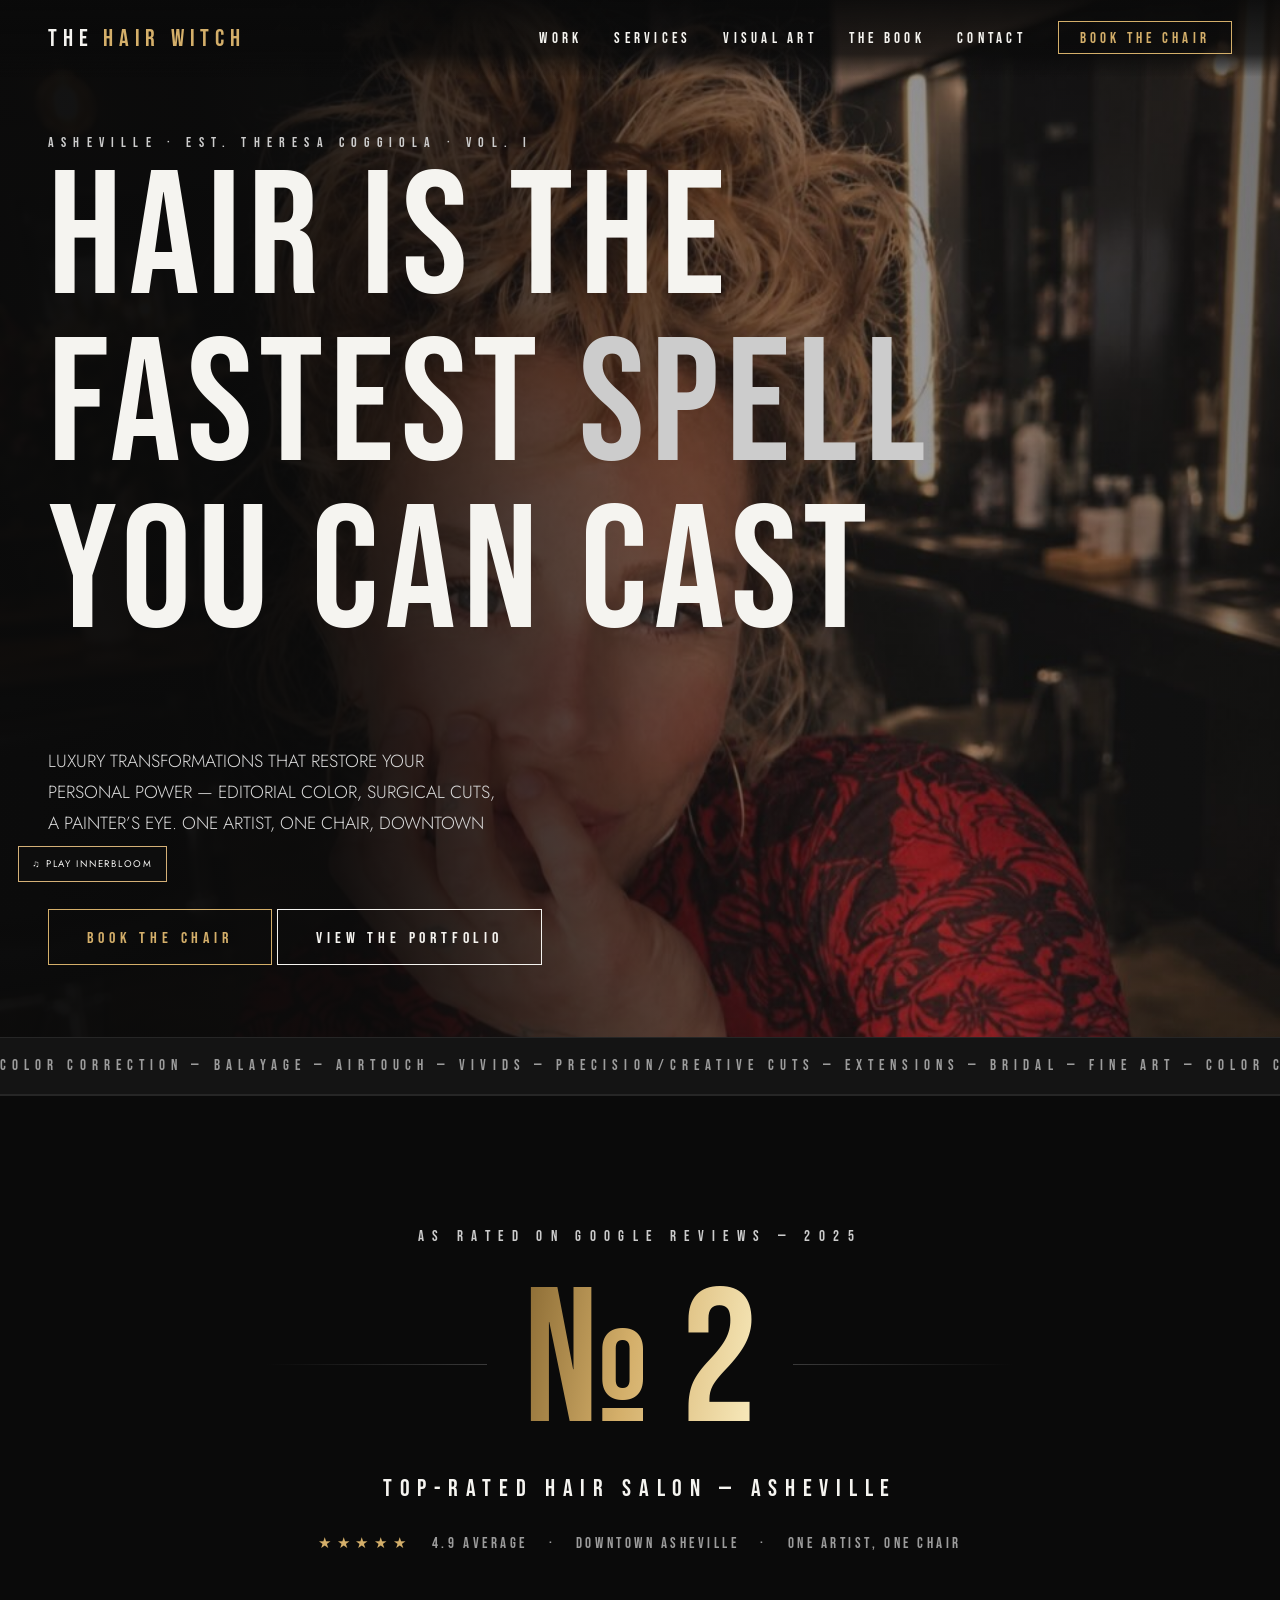
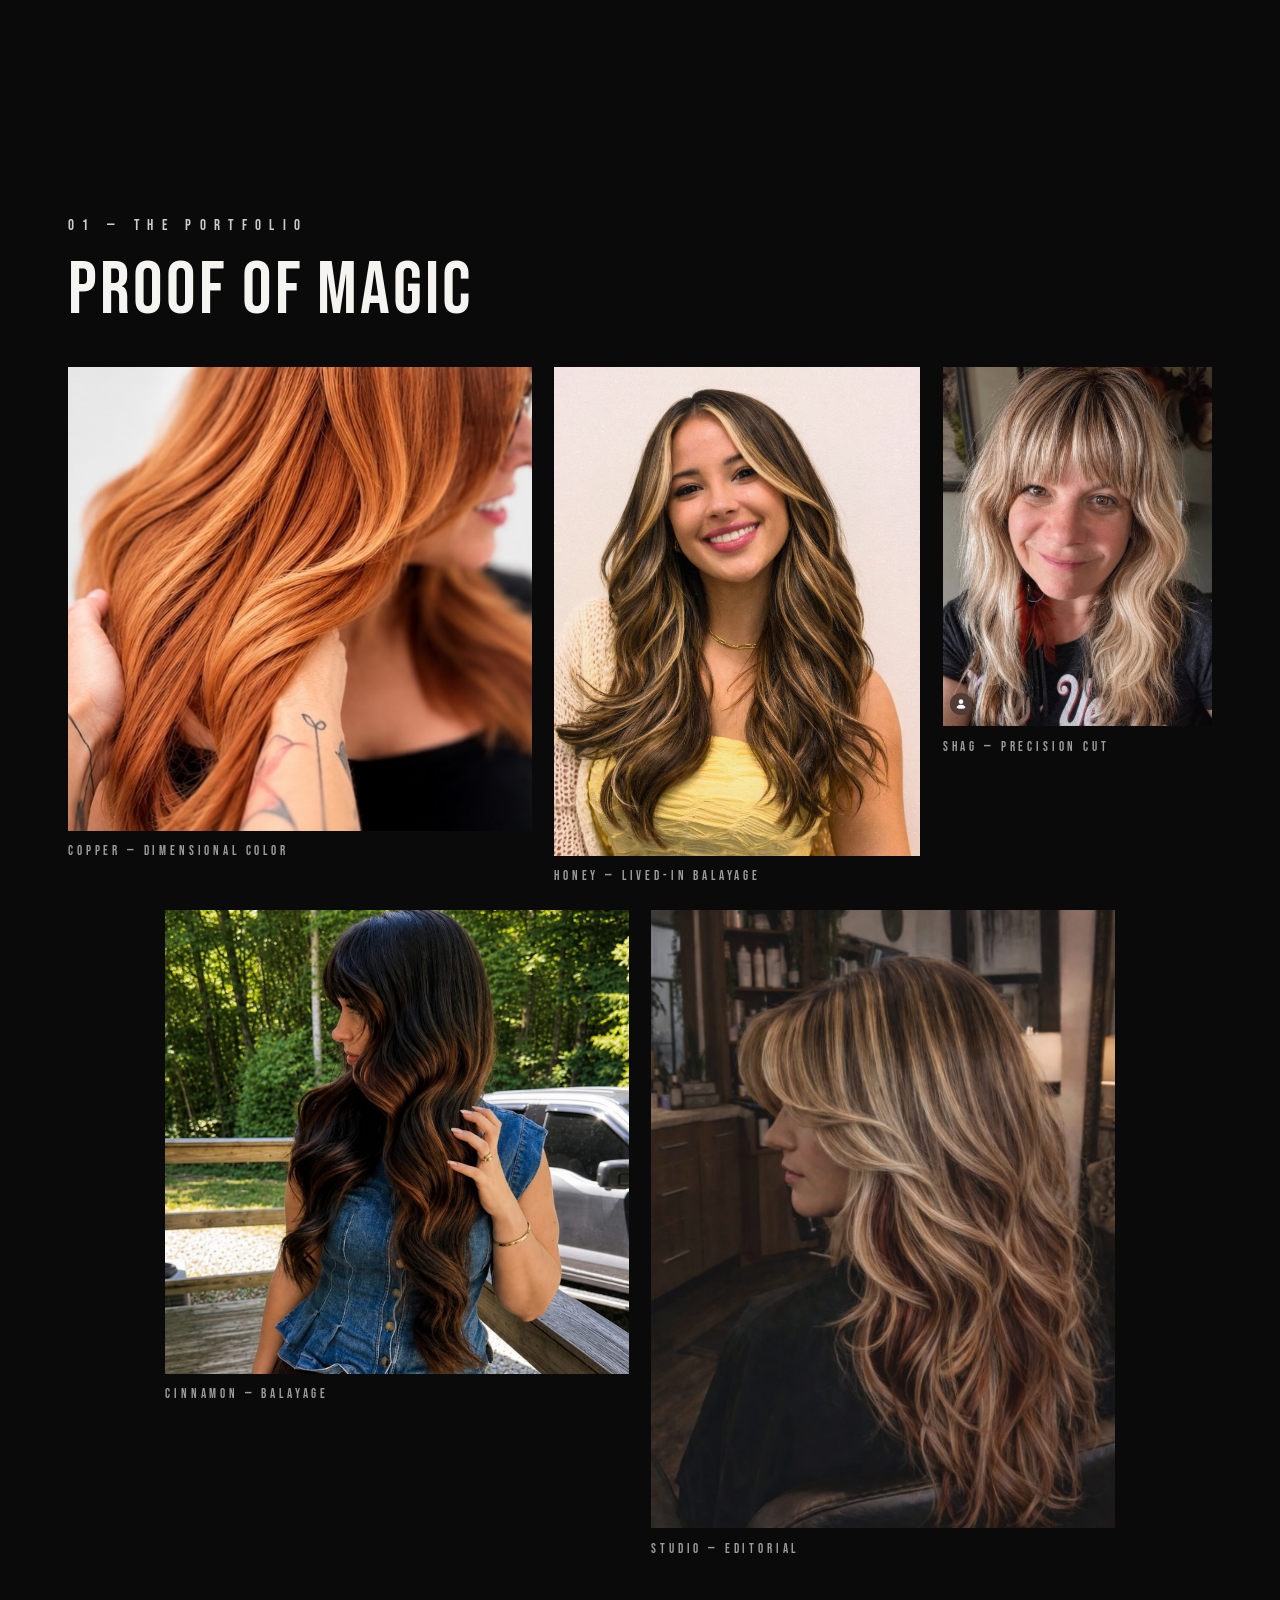
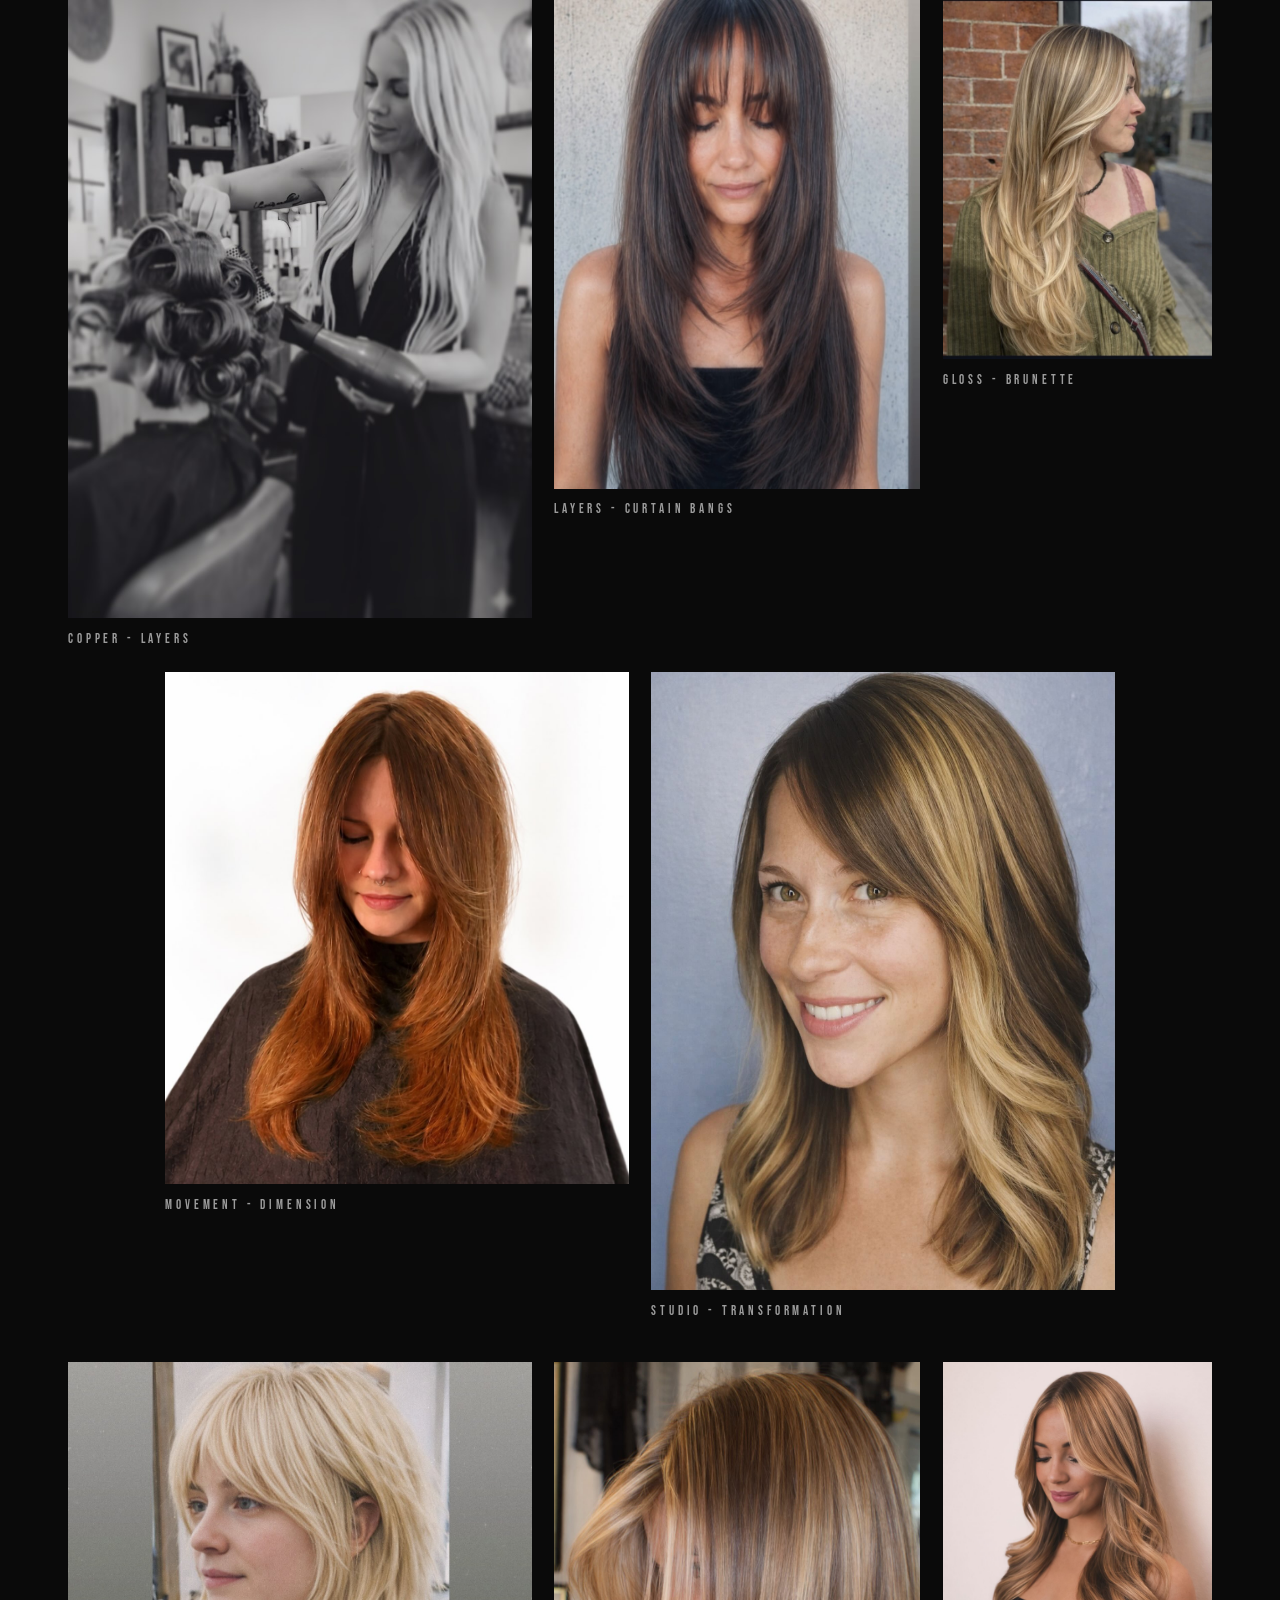
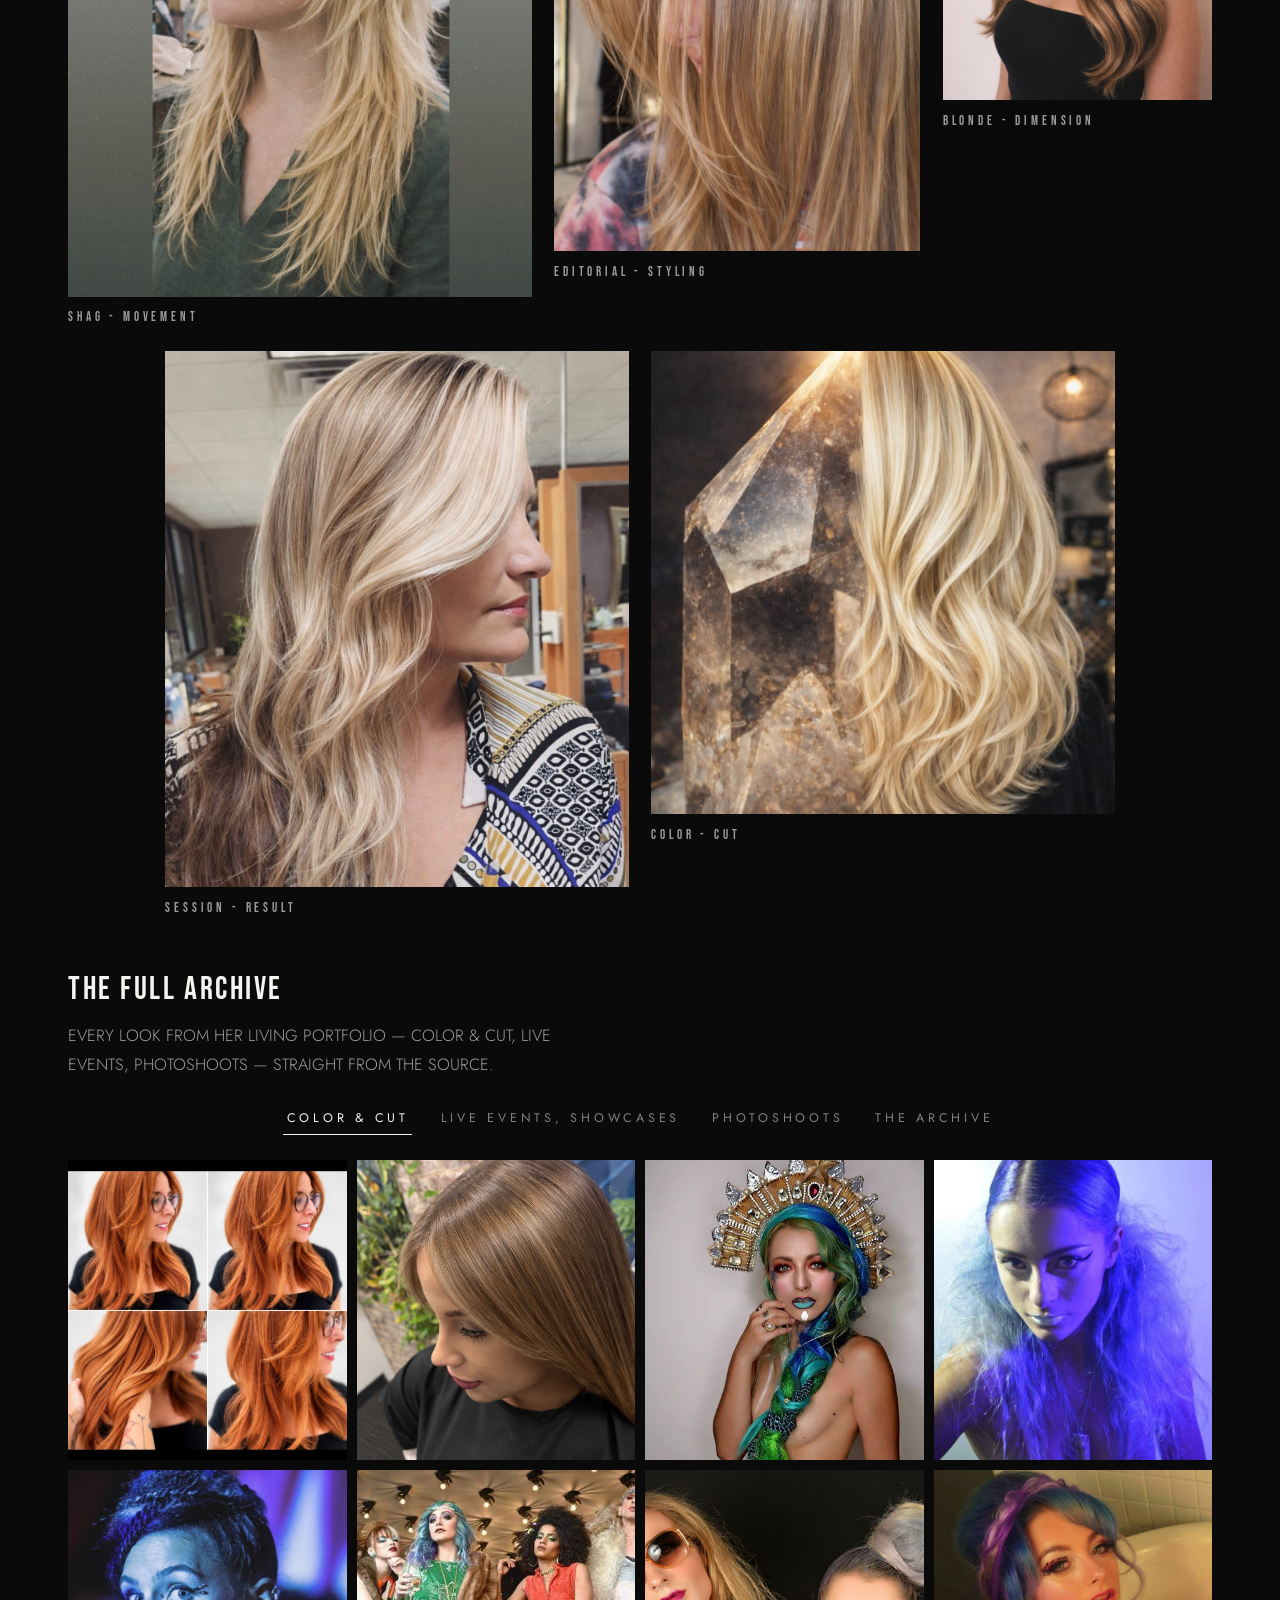
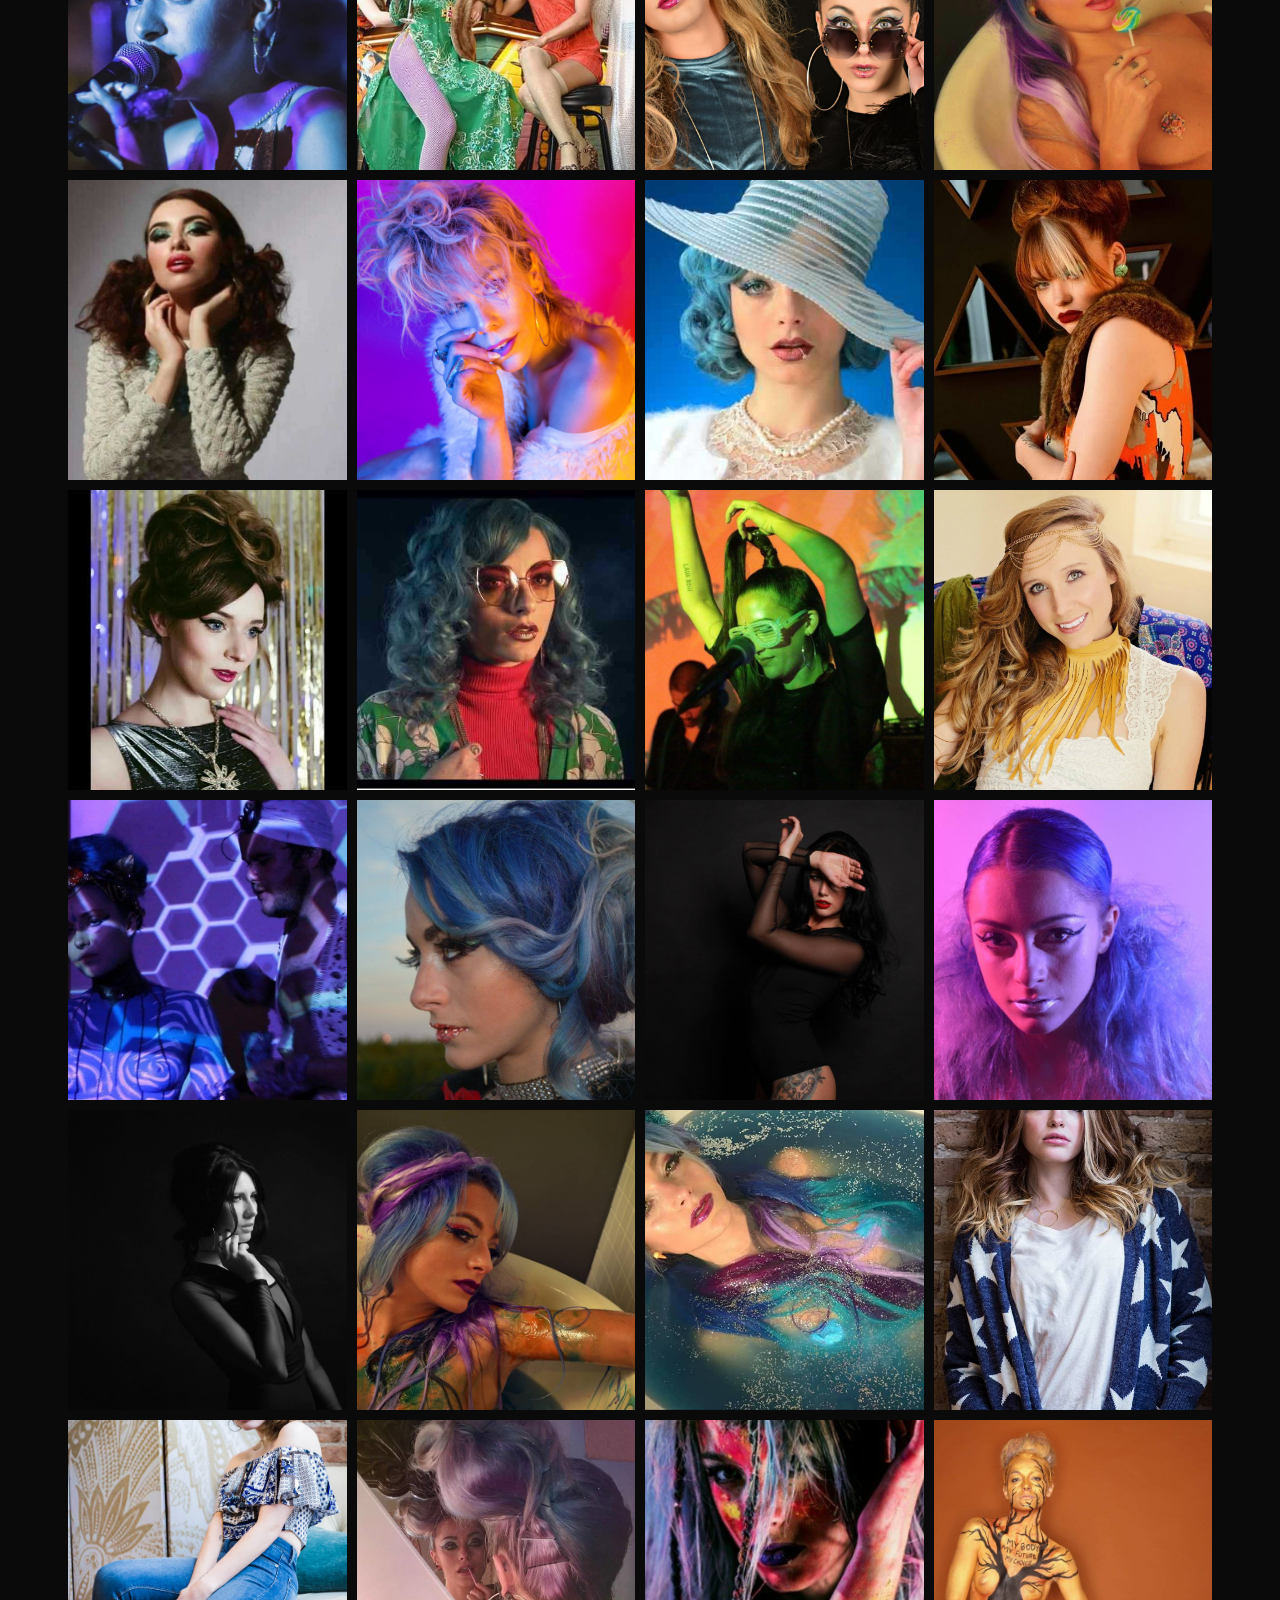
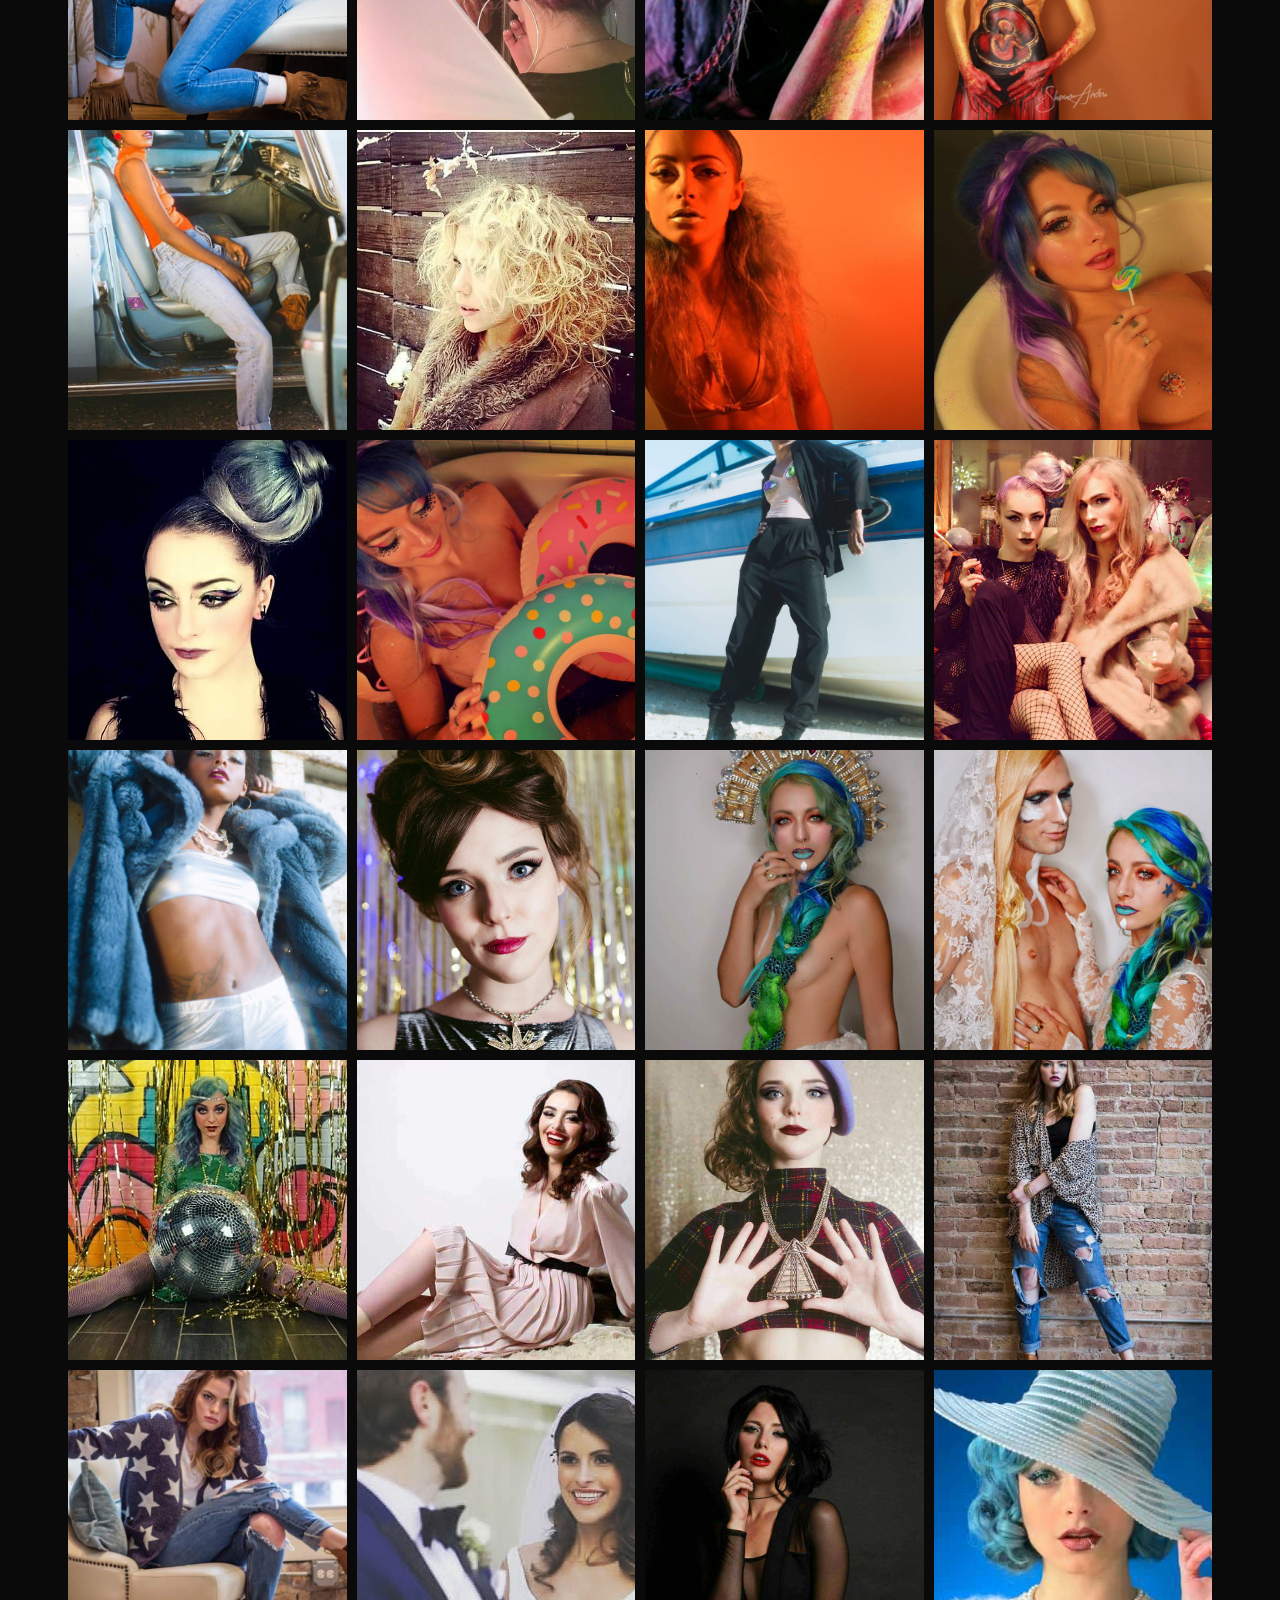
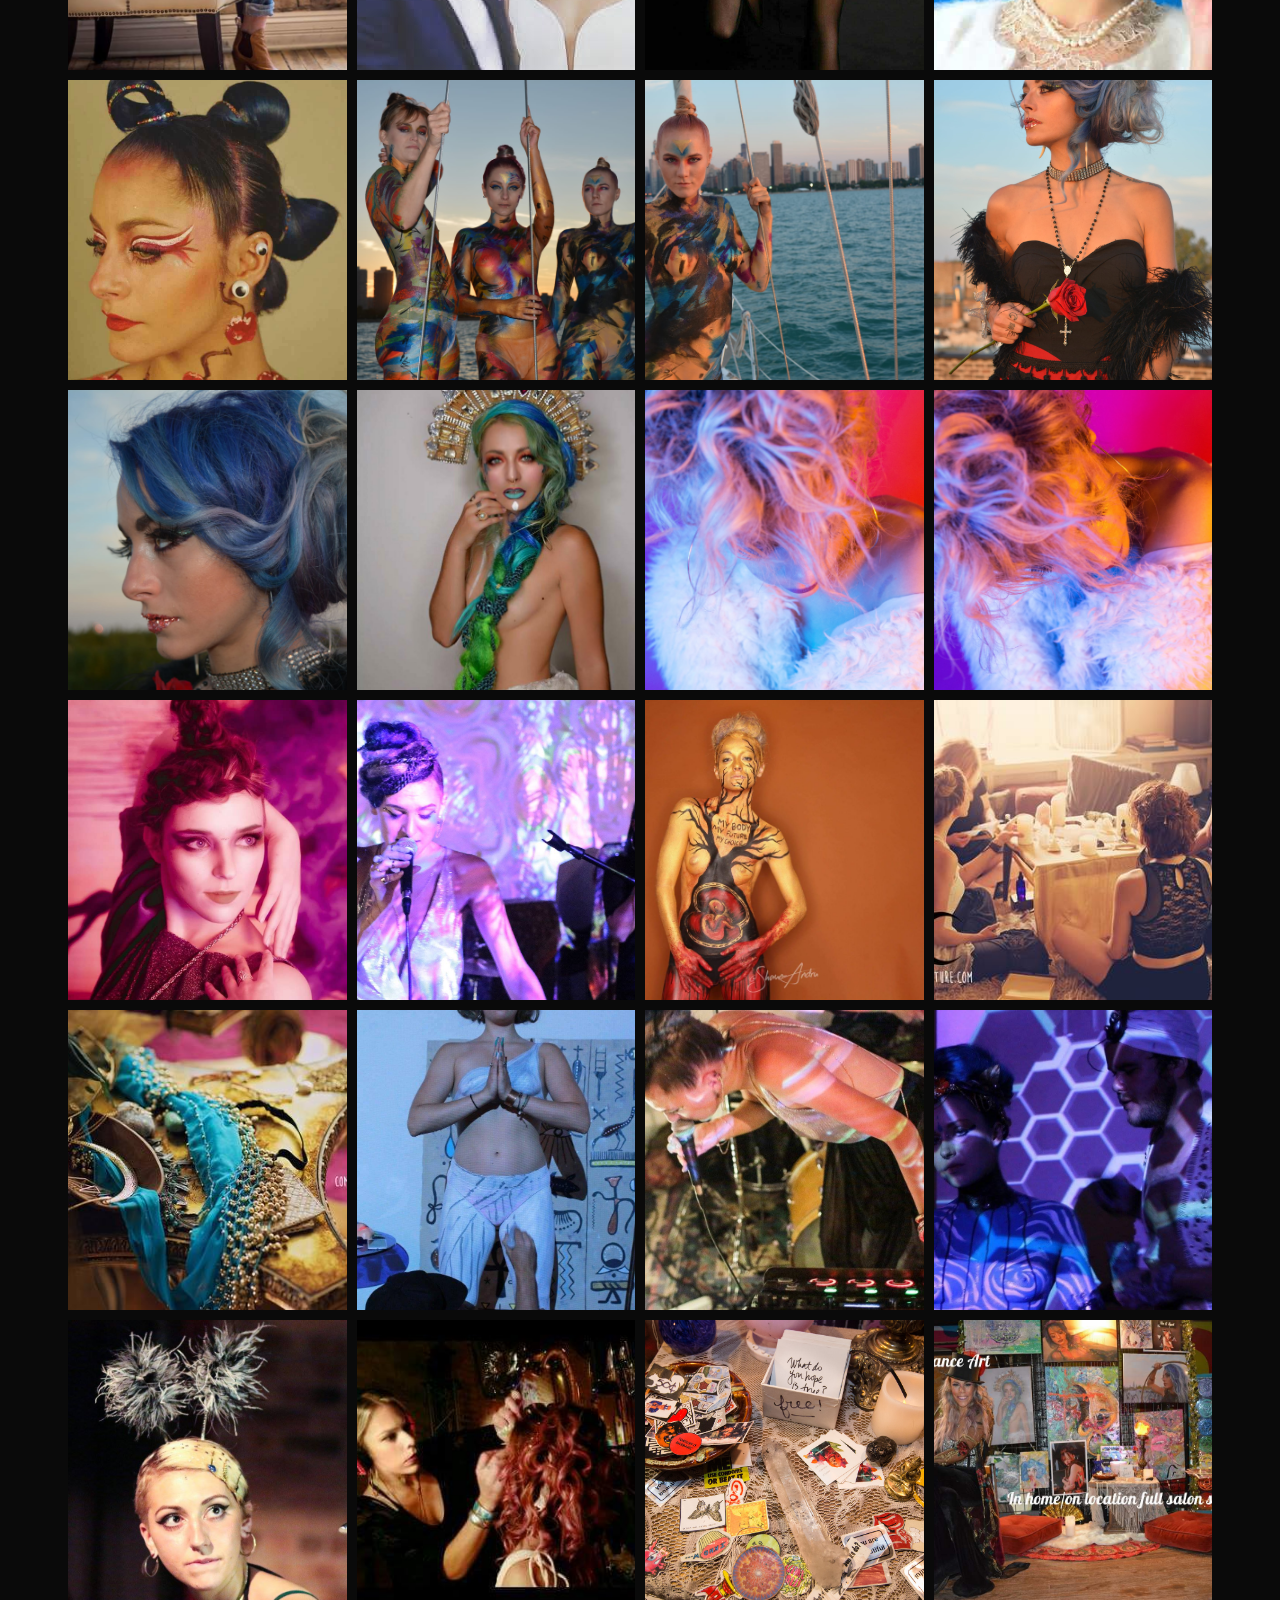
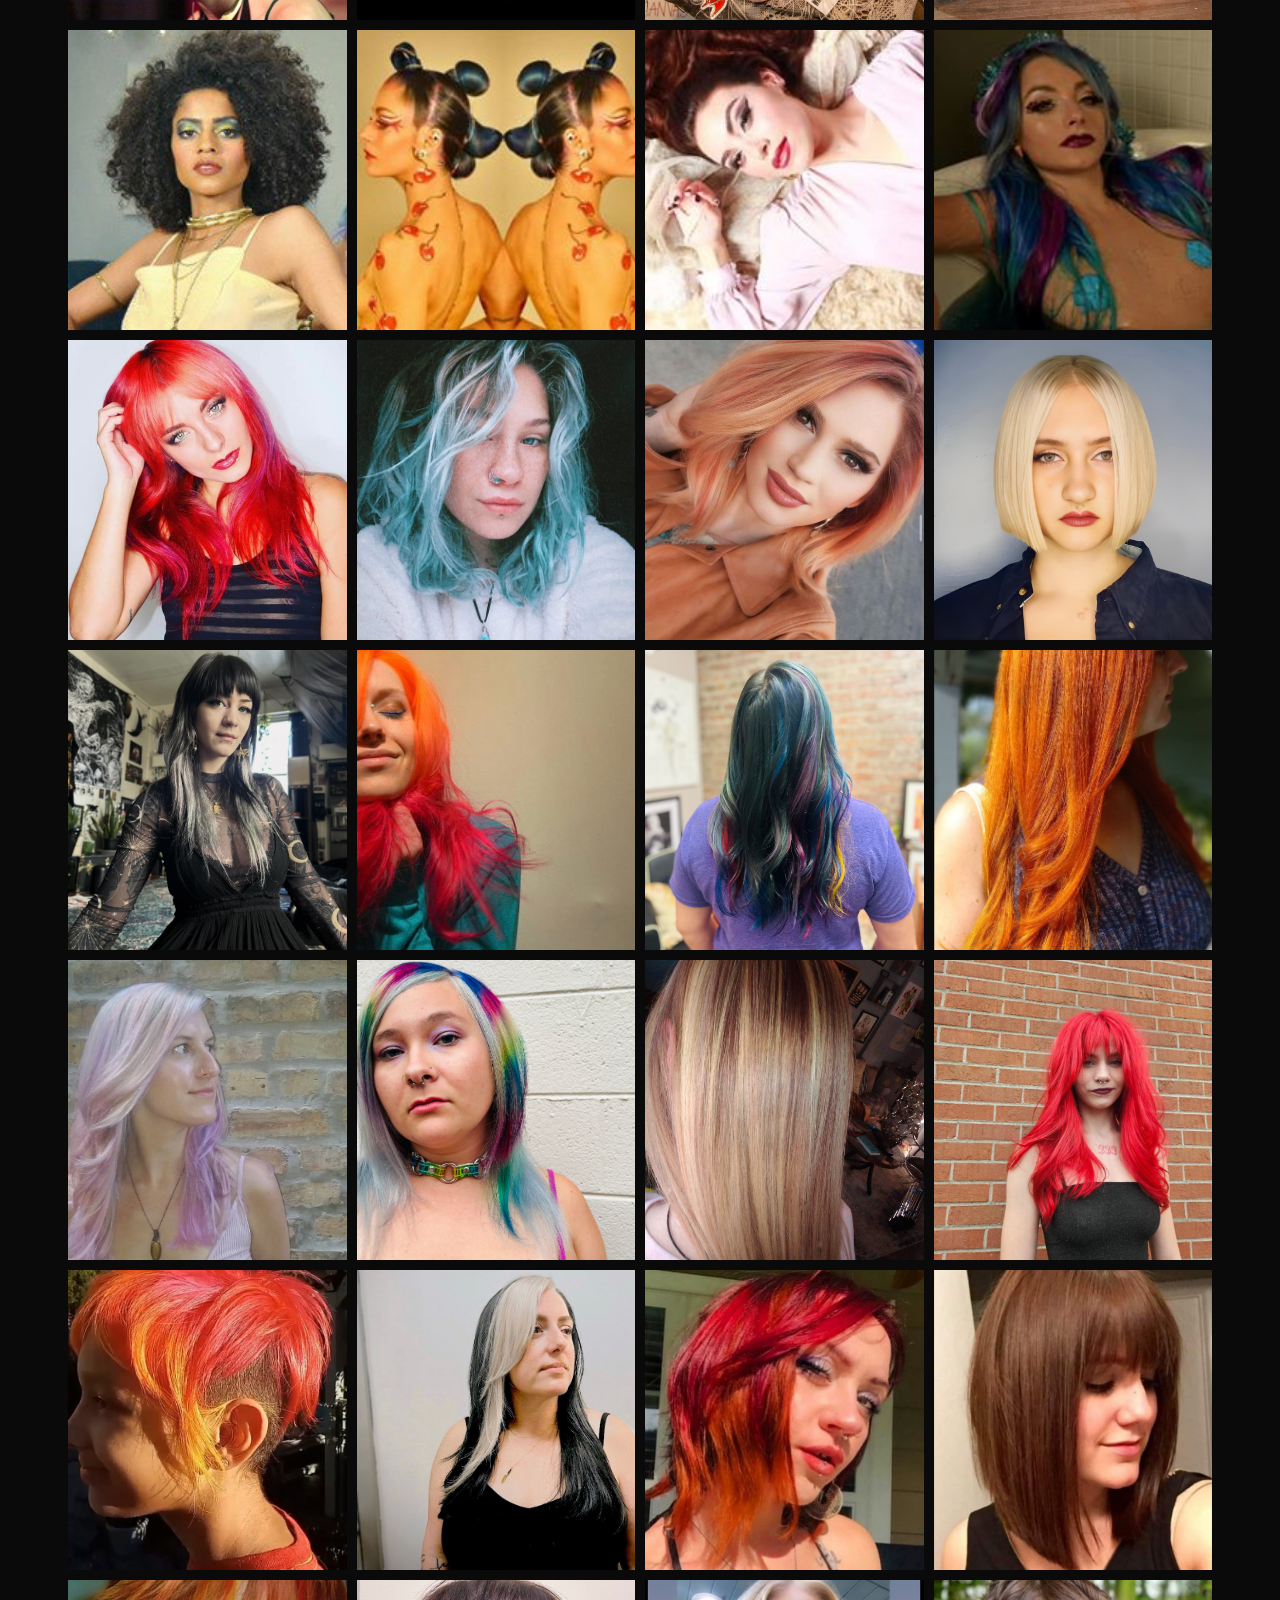
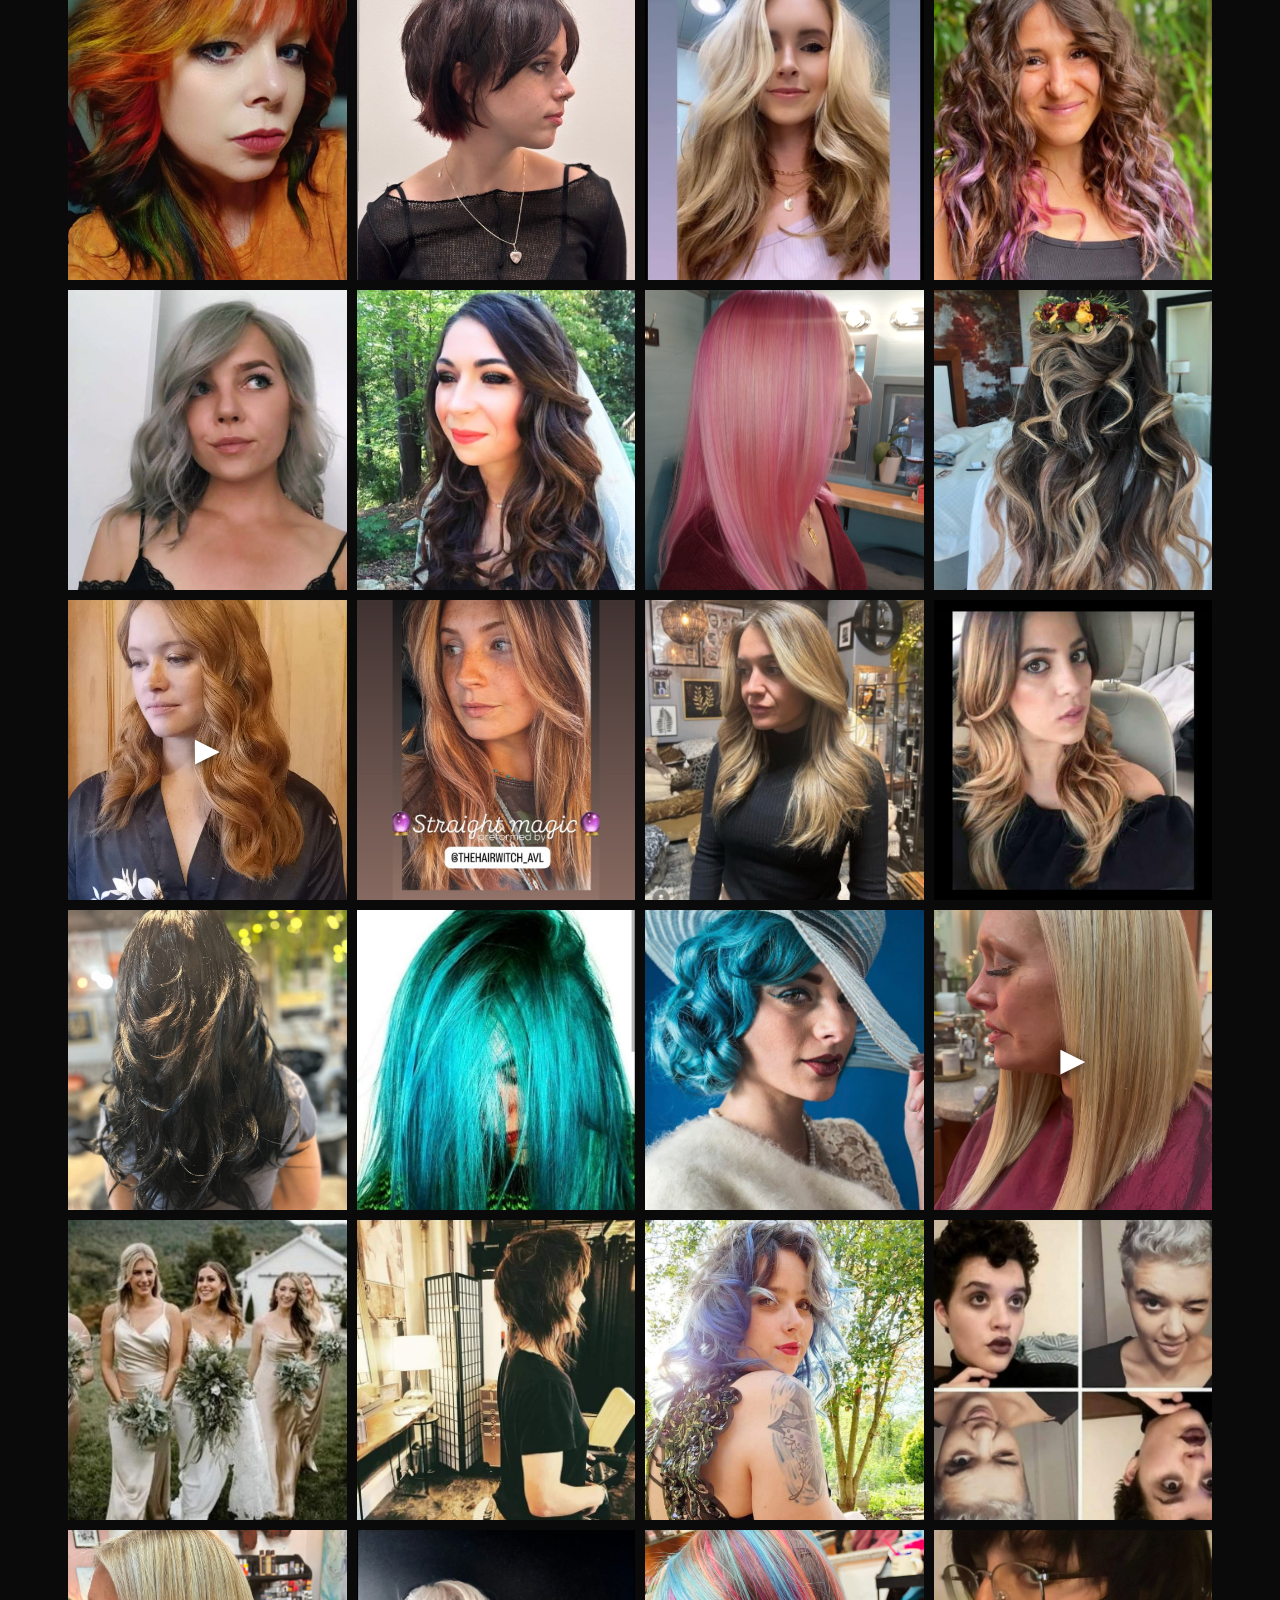
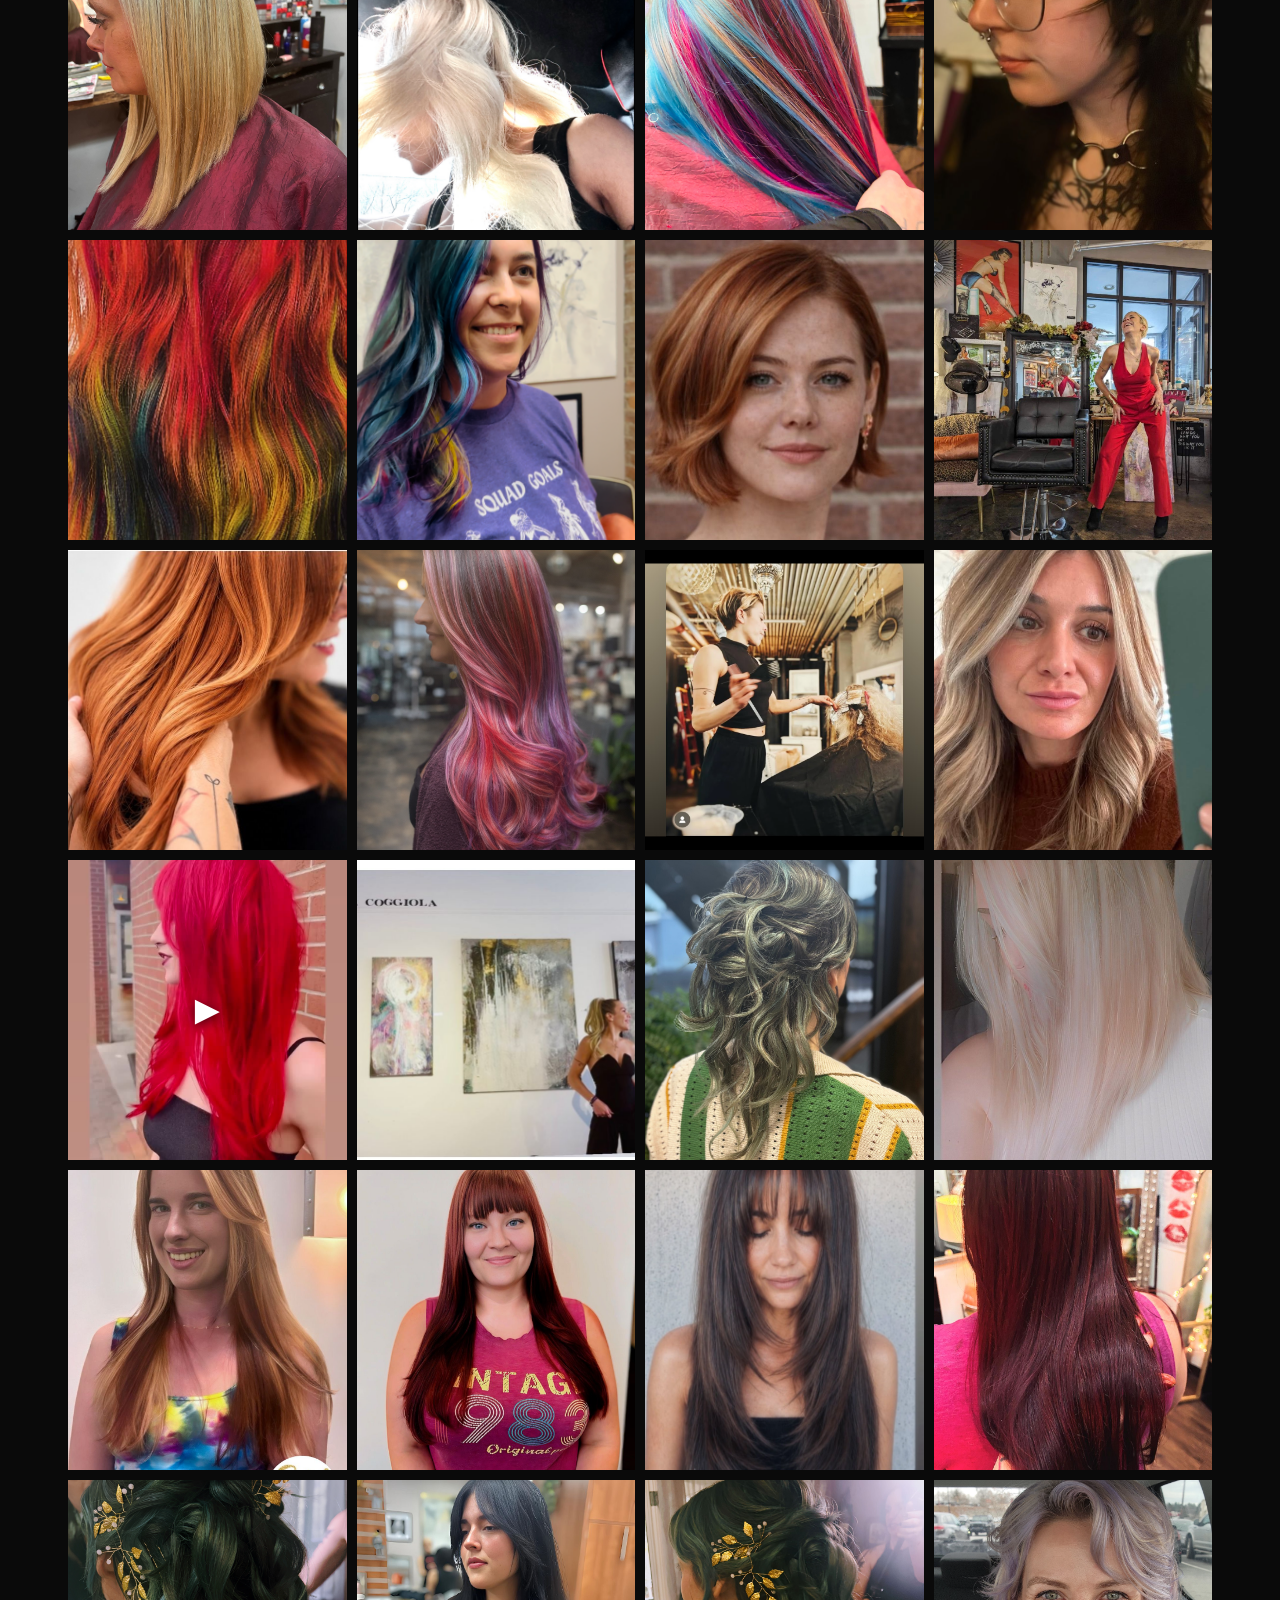
==== commit 6ff00d87: "Add Rated Nº 2 award showcase (Google Reviews 2025) Co-Authored-By: Claude Fable 5 <noreply@anthropi" ====
--- a/index.html
+++ b/index.html
@@ -43,6 +43,27 @@
     <span>COLOR CORRECTION — BALAYAGE — AIRTOUCH — VIVIDS — PRECISION/CREATIVE CUTS — EXTENSIONS — BRIDAL — FINE ART — COLOR CORRECTION — BALAYAGE — AIRTOUCH — VIVIDS — PRECISION/CREATIVE CUTS — EXTENSIONS — BRIDAL — FINE ART —</span>
   </div>
 
+  <!-- AWARD MASTHEAD — Nº 2 top-rated, Google Reviews 2025 -->
+  <section class="section section-line award-band" id="accolade">
+    <div class="wrap reveal">
+      <span class="kicker">As Rated on Google Reviews — 2025</span>
+      <div class="award-no" aria-label="Rated number 2 top-rated hair salon in Asheville, Google Reviews 2025">
+        <span class="award-line" aria-hidden="true"></span>
+        <span class="foil">№ 2</span>
+        <span class="award-line" aria-hidden="true"></span>
+      </div>
+      <p class="award-title">Top-Rated Hair Salon &mdash; Asheville</p>
+      <div class="award-meta">
+        <span class="stars">★★★★★</span>
+        <span>4.9 Average</span>
+        <span aria-hidden="true">·</span>
+        <span>Downtown Asheville</span>
+        <span aria-hidden="true">·</span>
+        <span>One Artist, One Chair</span>
+      </div>
+    </div>
+  </section>
+
   <!-- PORTFOLIO -->
   <section class="section" id="work">
     <div class="wrap">
--- a/style.css
+++ b/style.css
@@ -157,3 +157,26 @@
 .reveal { opacity: 0; transform: translateY(26px); transition: opacity .8s ease, transform .8s ease; }
 .reveal.visible { opacity: 1; transform: none; }
 @media (prefers-reduced-motion: reduce) { .reveal { opacity: 1; transform: none; } }
+
+/* ---- Award masthead: gold-foil Nº 2 ---- */
+.award-band { text-align: center; }
+.award-no { display: flex; align-items: center; justify-content: center; gap: 2.2rem; margin: 1.6rem 0 1rem; }
+.award-no .award-line { flex: 1; max-width: 220px; height: 1px; background: linear-gradient(90deg, transparent, #3a3a3a); }
+.award-no .award-line:last-child { background: linear-gradient(90deg, #3a3a3a, transparent); }
+.award-no .foil {
+  font-family: var(--font-huge);
+  font-size: clamp(6rem, 17vw, 12rem);
+  line-height: .92;
+  display: inline-block;
+  background: linear-gradient(100deg, #8a6a33 0%, var(--gold) 24%, #f6e7b8 50%, var(--gold) 76%, #8a6a33 100%);
+  background-size: 200% auto;
+  -webkit-background-clip: text; background-clip: text;
+  -webkit-text-fill-color: transparent; color: transparent;
+  animation: hwFoil 6s linear infinite;
+}
+@keyframes hwFoil { to { background-position: 200% center; } }
+.award-title { font-family: var(--font-huge); text-transform: uppercase; letter-spacing: .32em; font-size: clamp(1rem, 2.6vw, 1.5rem); color: var(--white); margin: .4rem 0 1.3rem; }
+.award-meta { display: flex; gap: 1.3rem; justify-content: center; align-items: baseline; color: var(--grey); font-family: var(--font-huge); letter-spacing: .24em; font-size: .92rem; flex-wrap: wrap; }
+.award-meta .stars { color: var(--gold); letter-spacing: .38em; }
+@media (prefers-reduced-motion: reduce) { .award-no .foil { animation: none; } }
+@media (max-width: 560px) { .award-no { gap: 1.1rem; } }
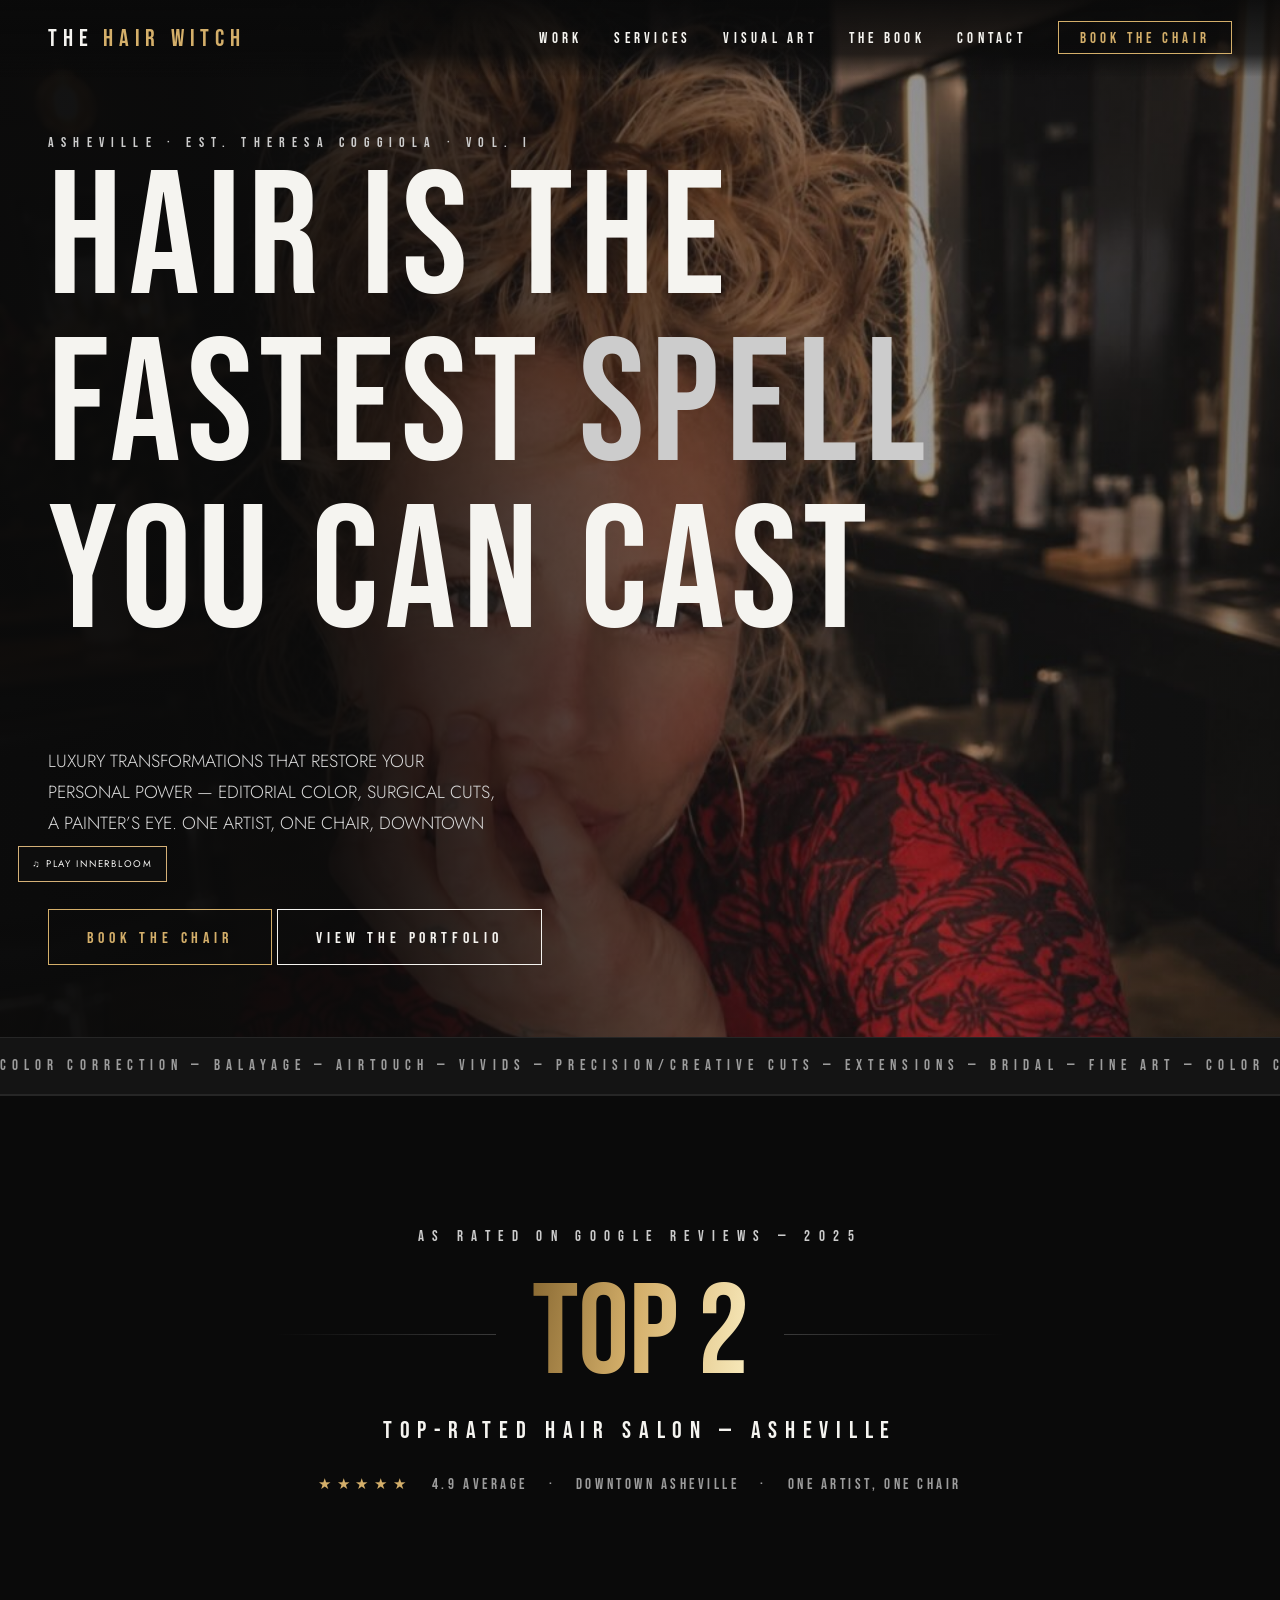
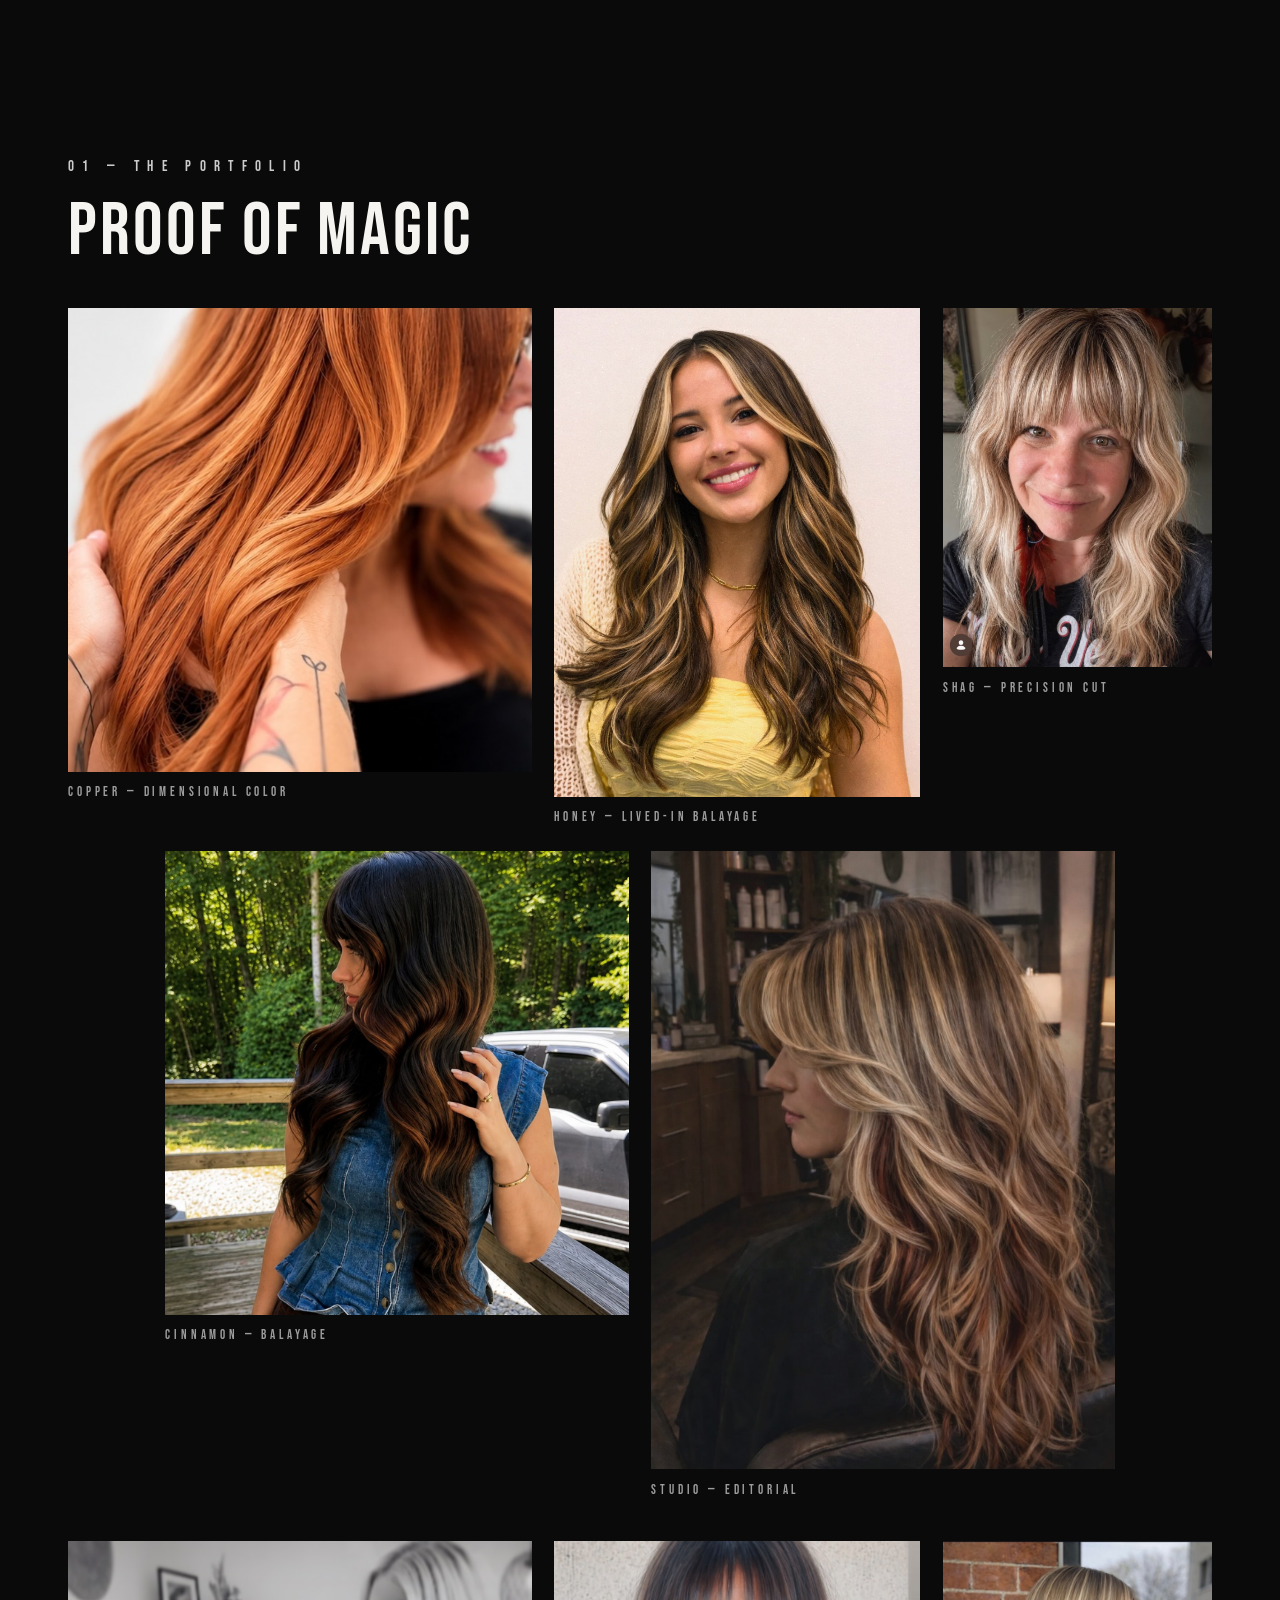
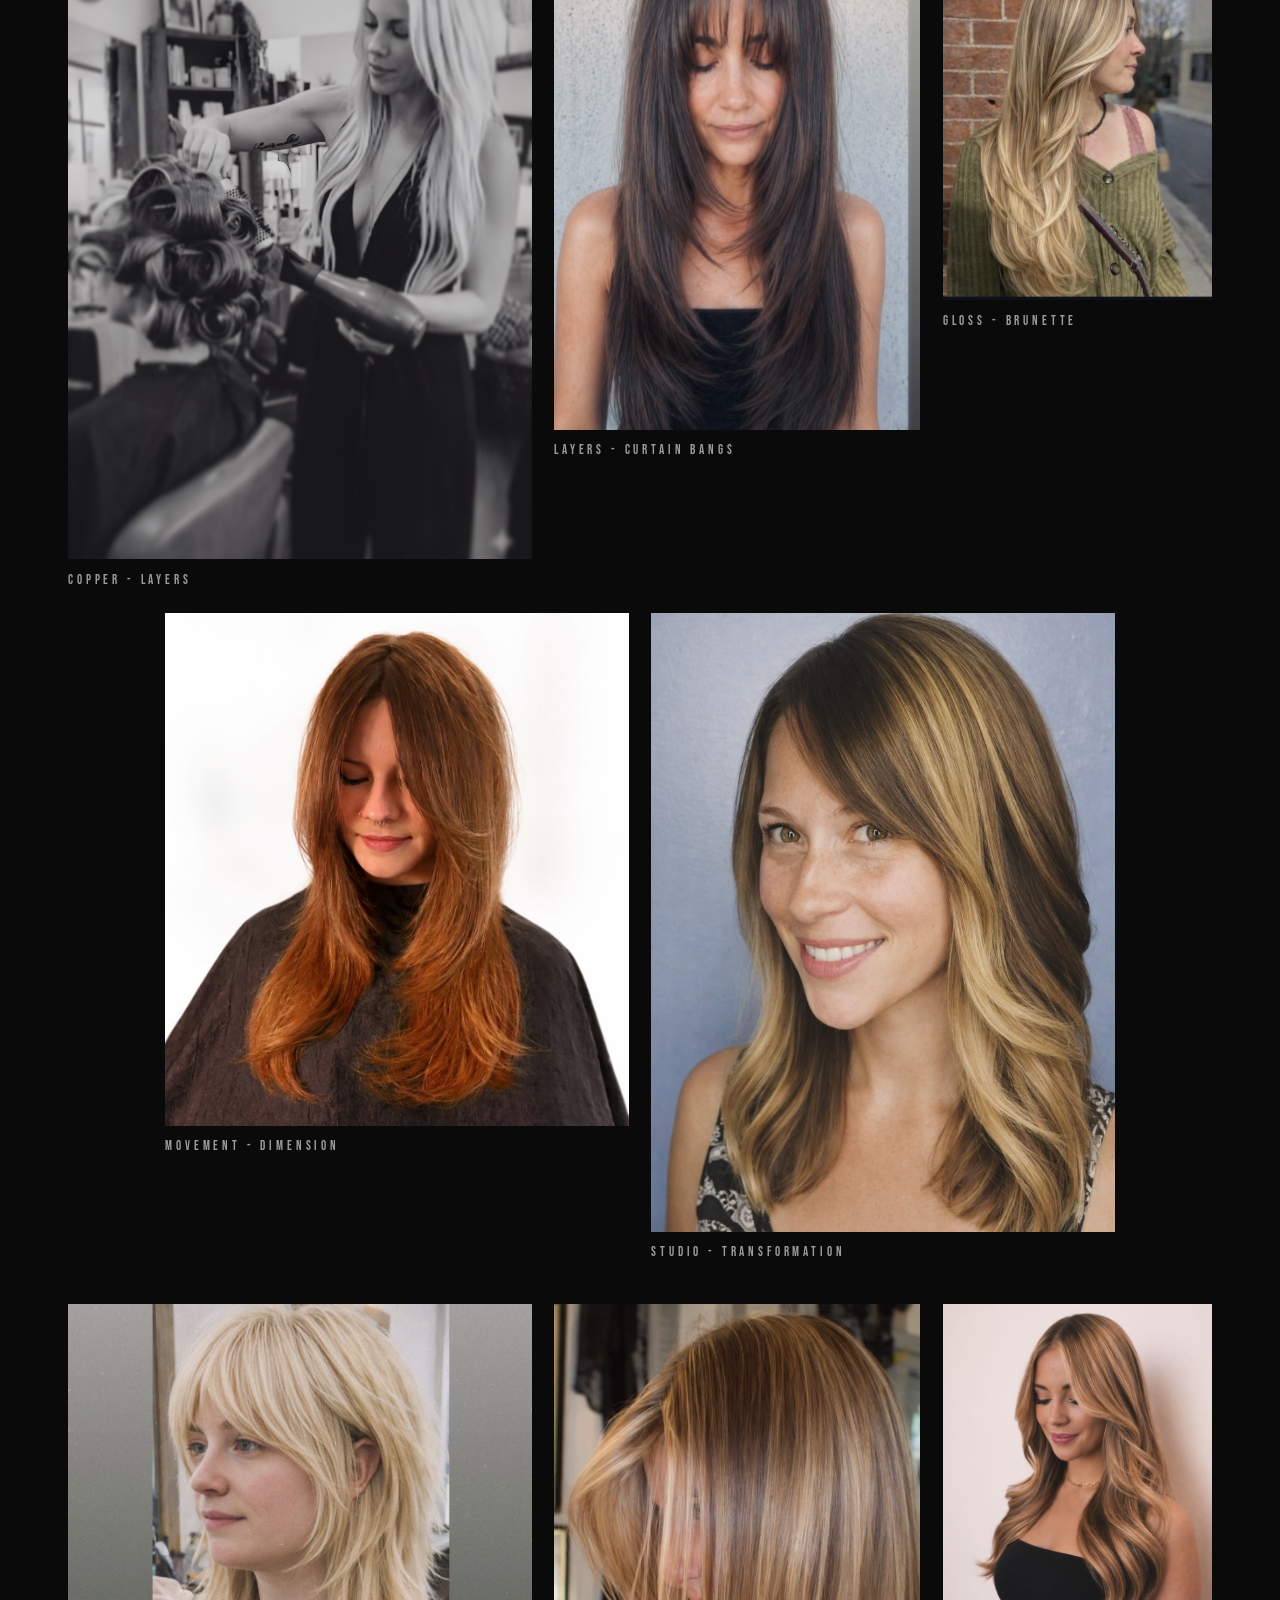
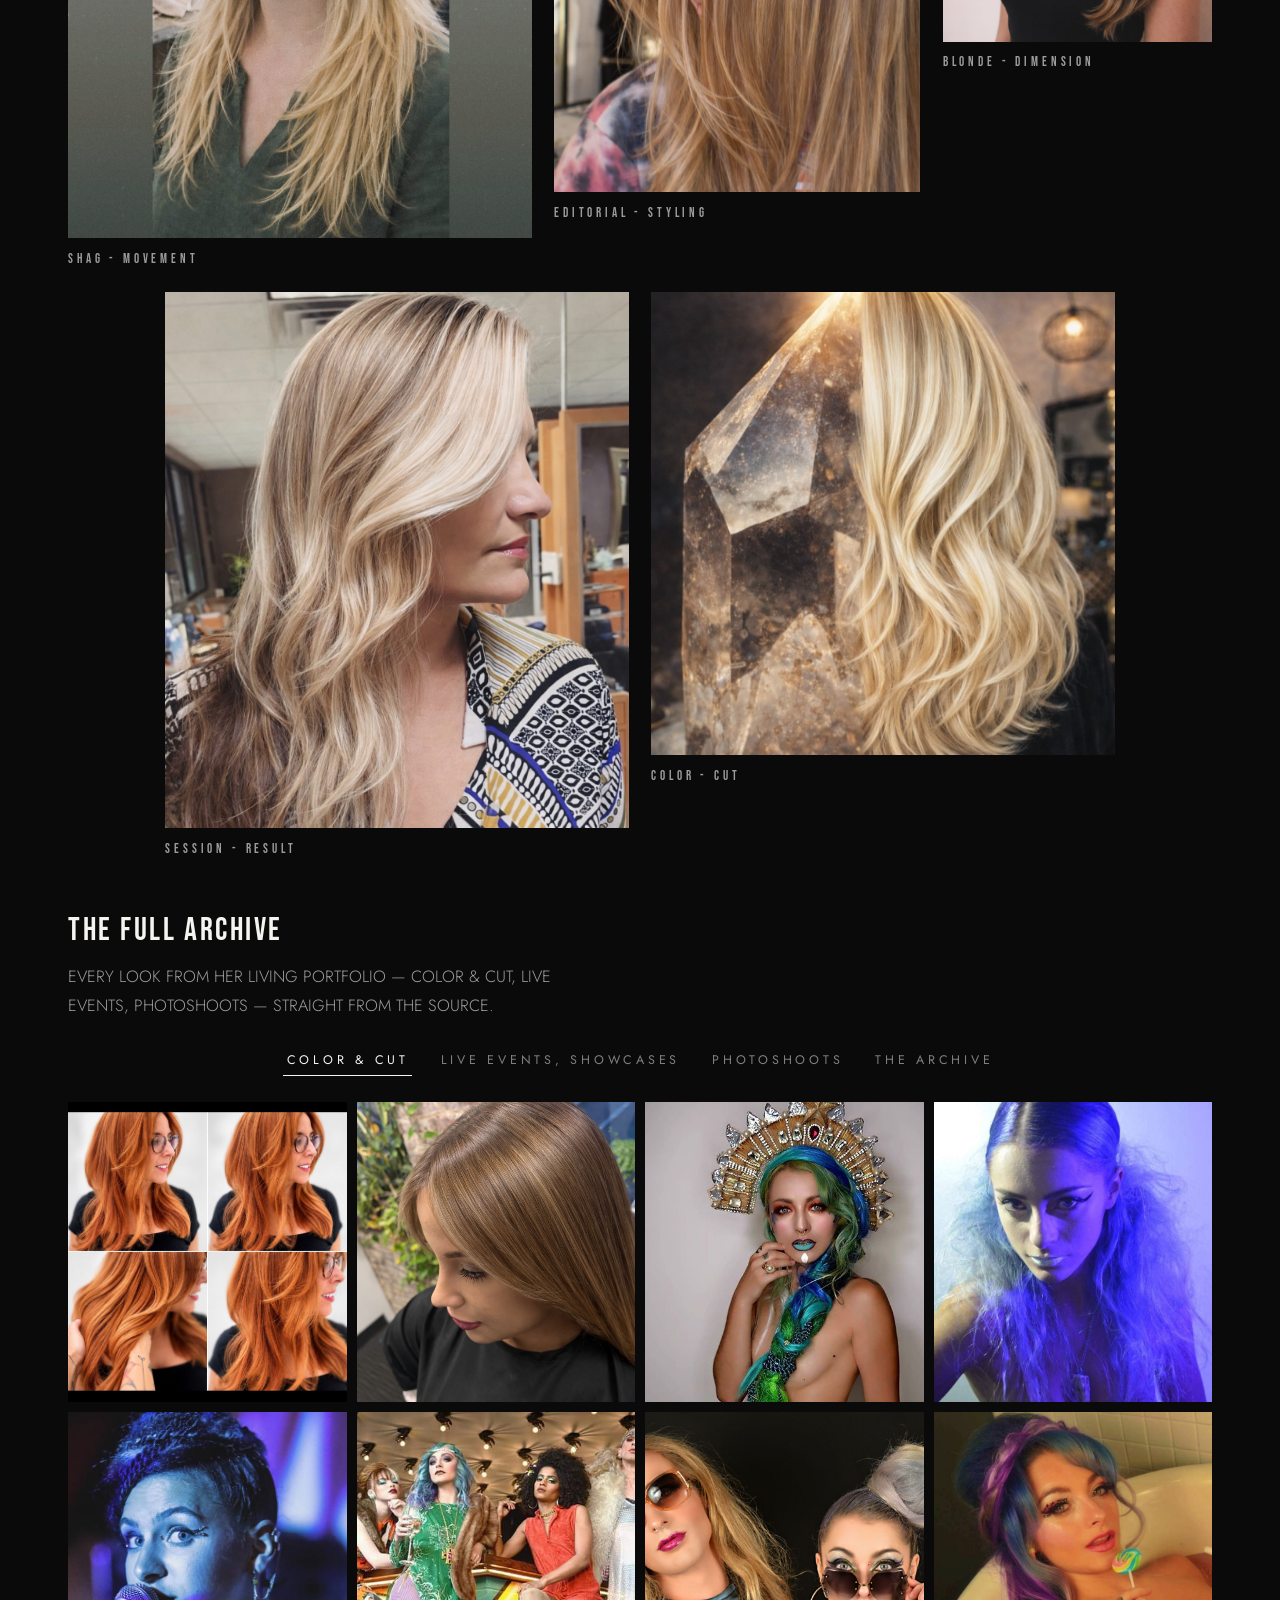
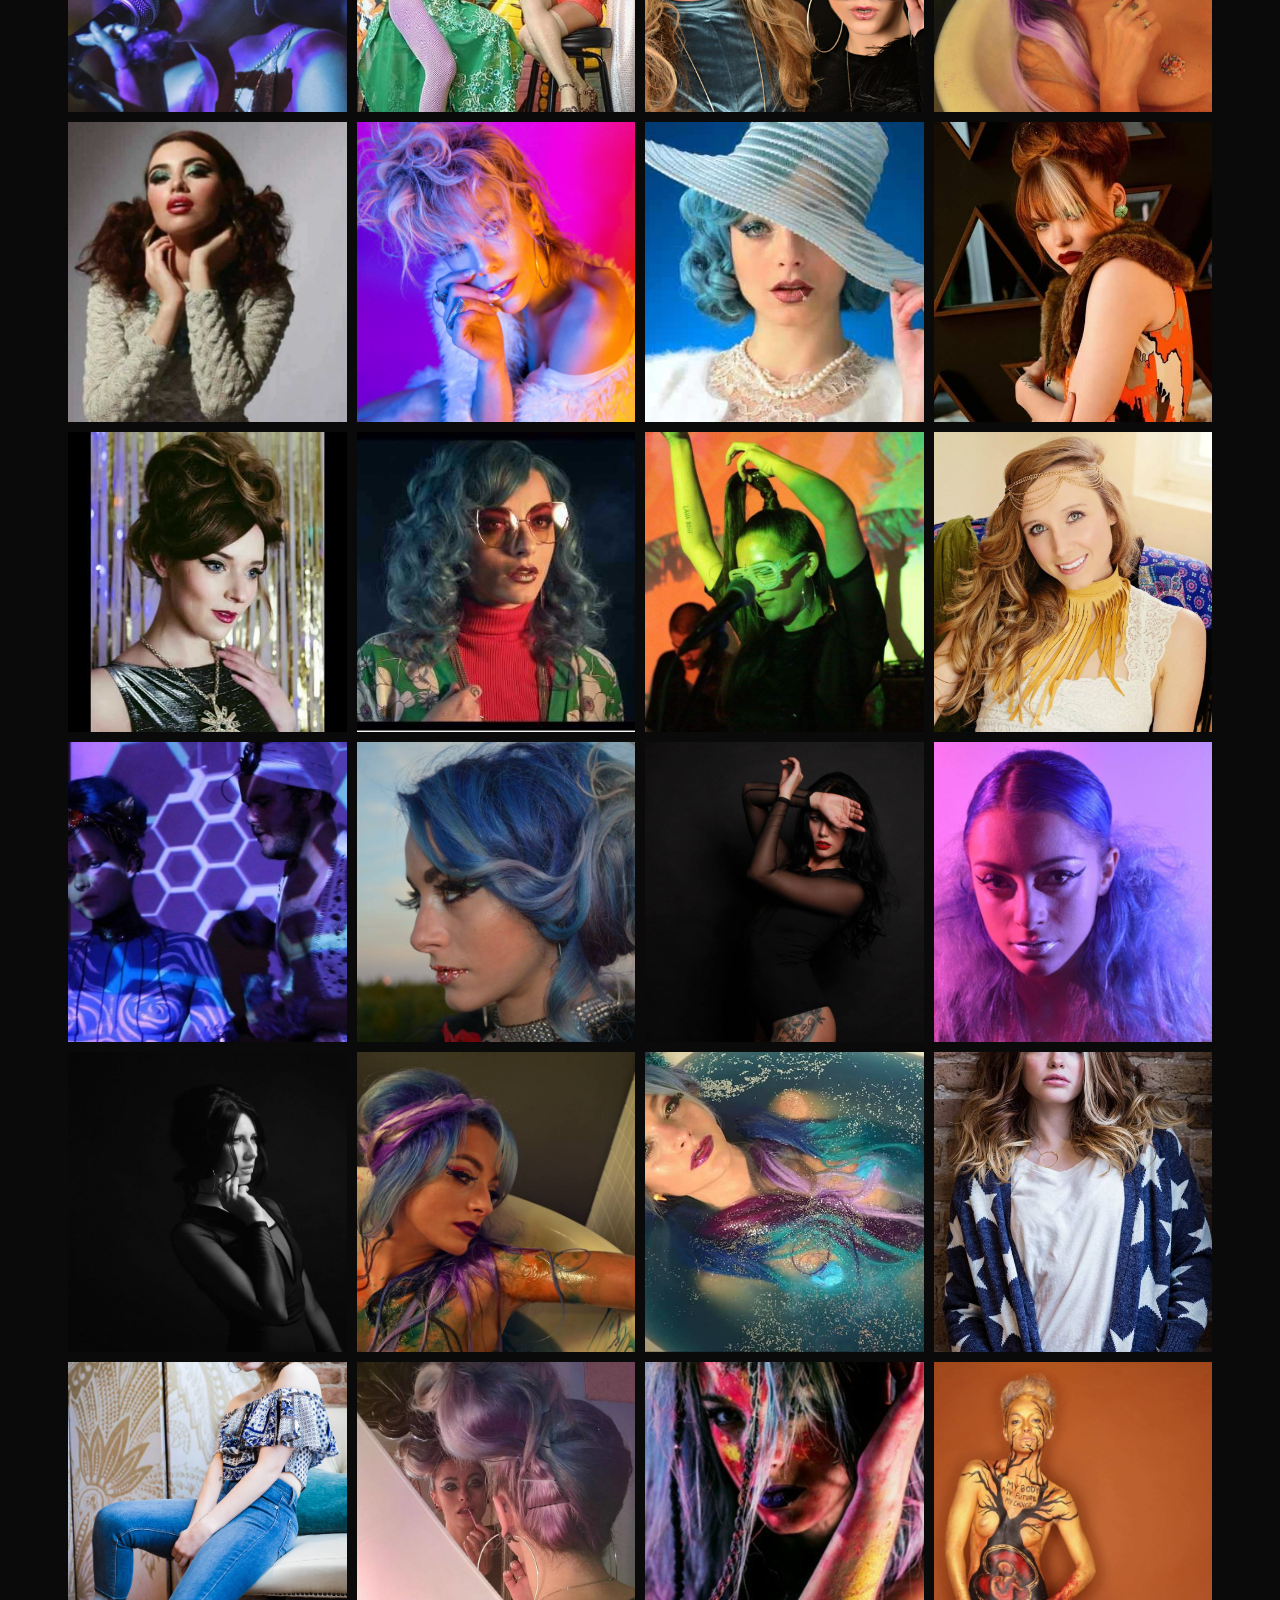
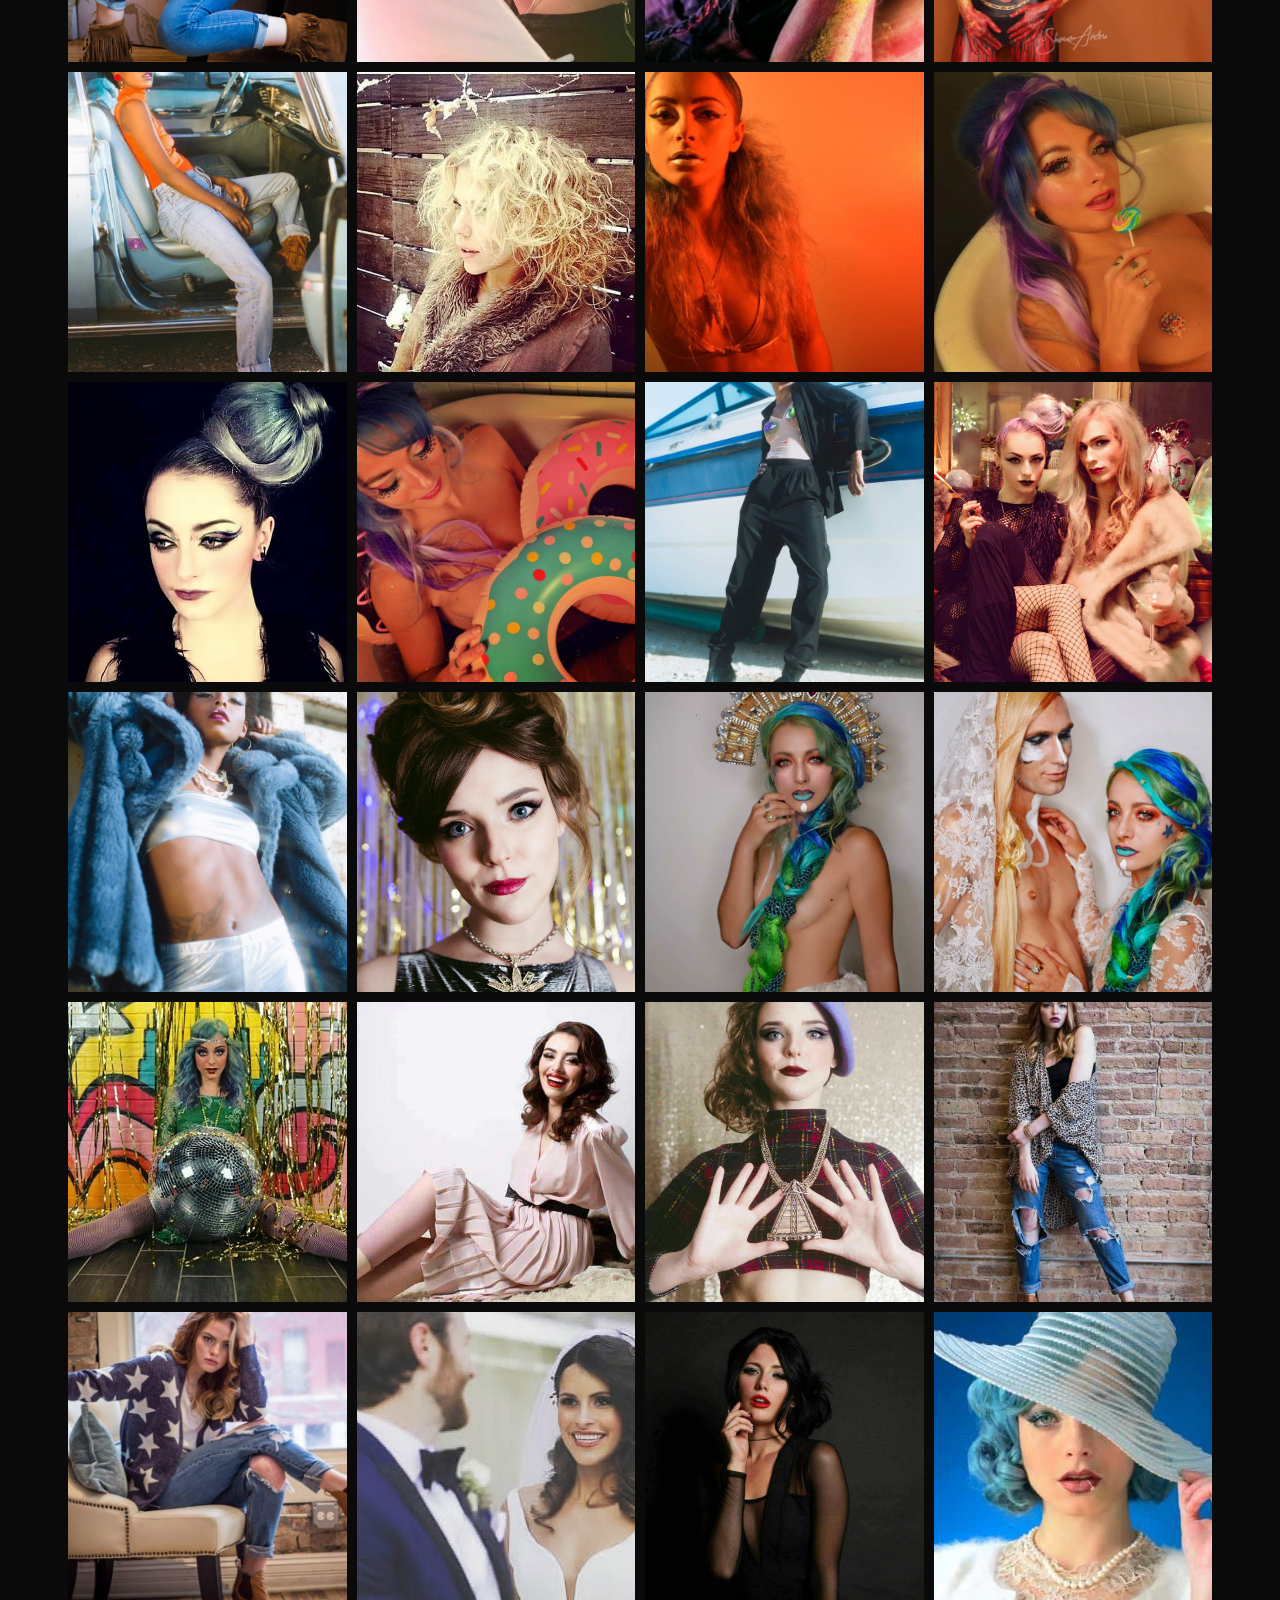
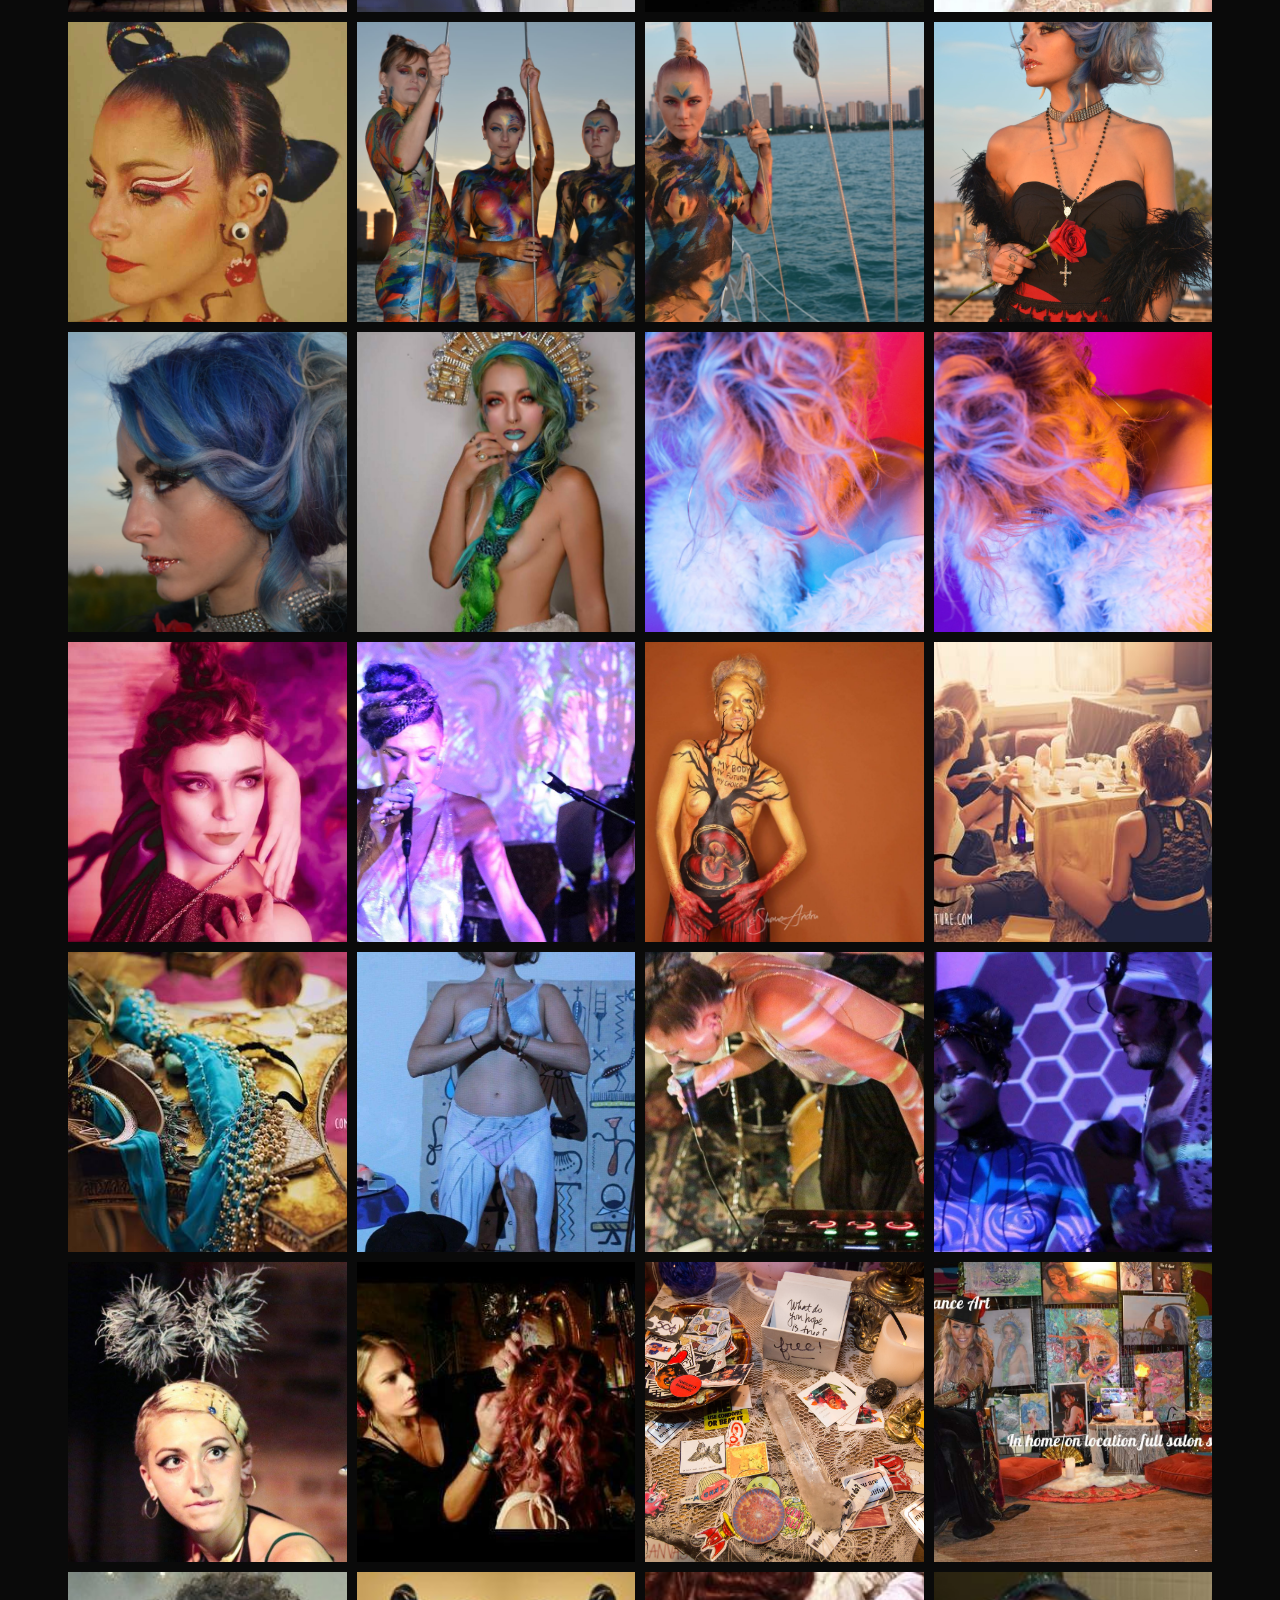
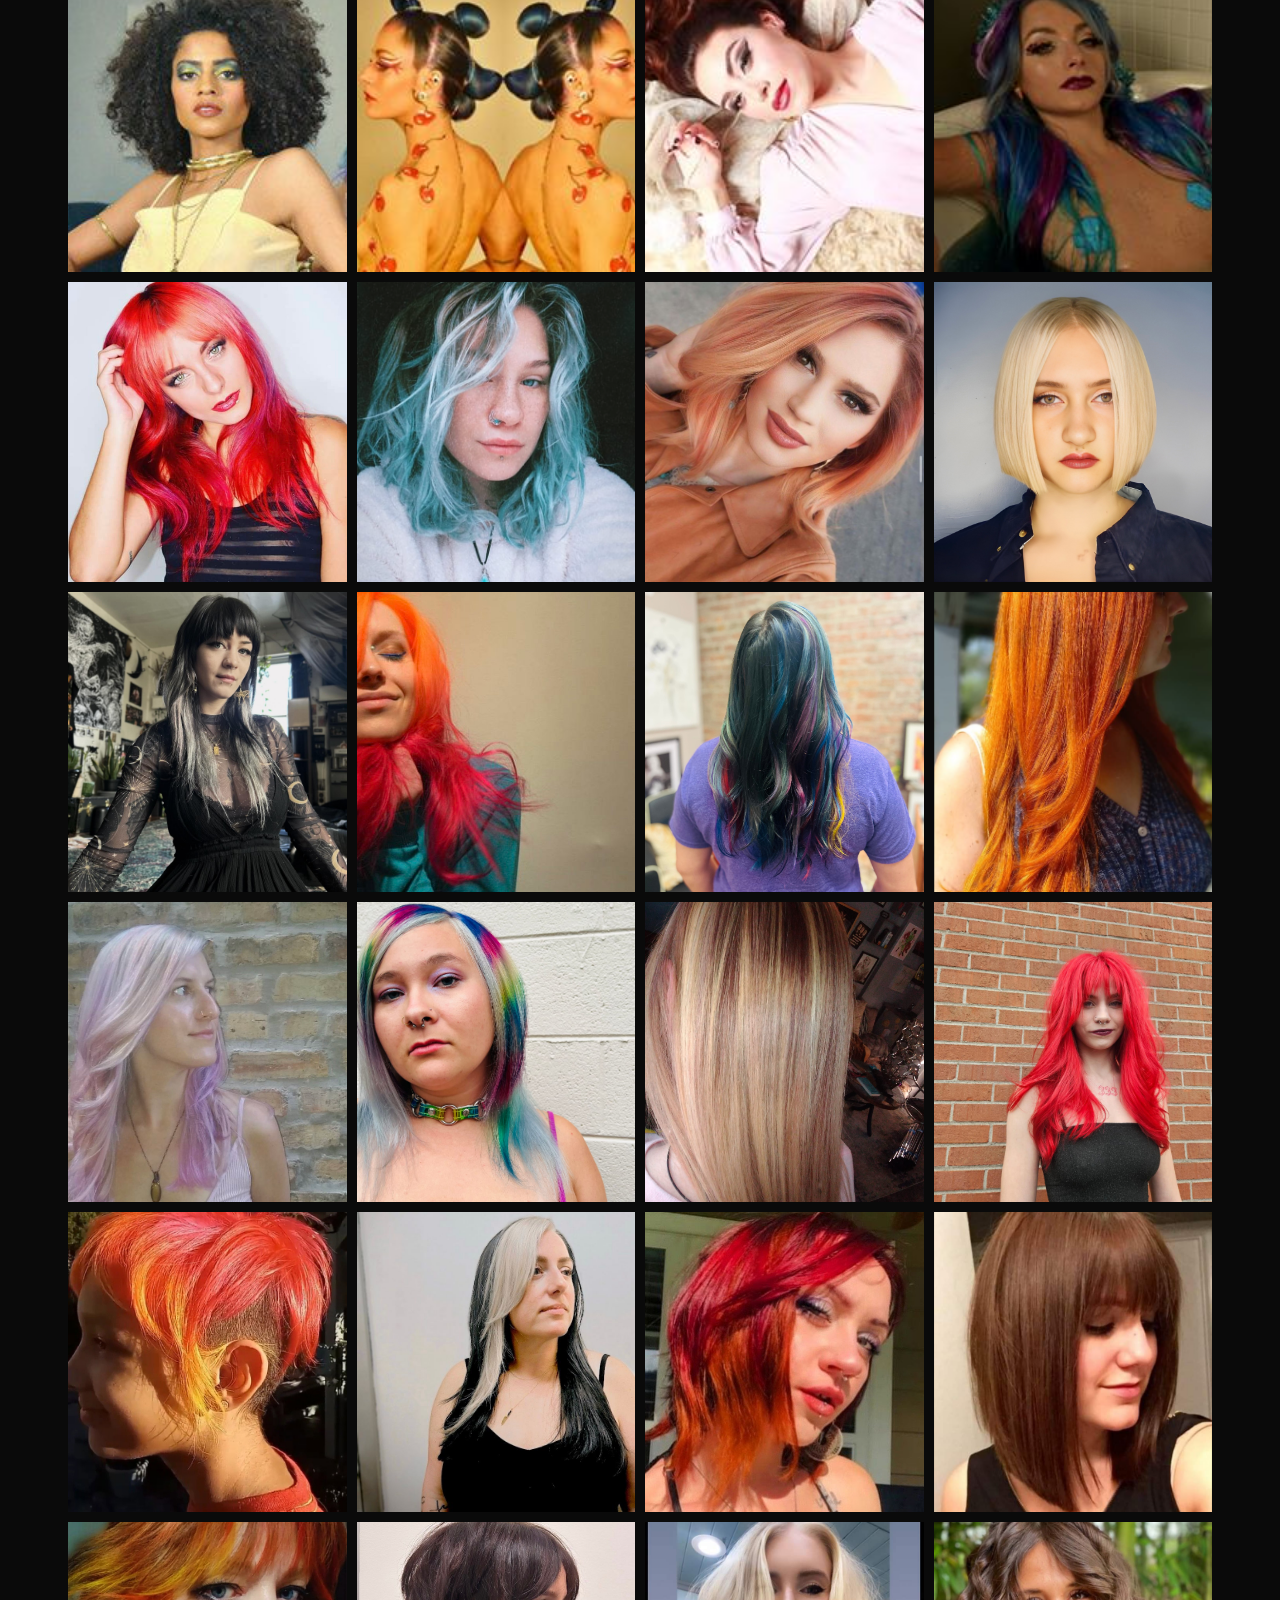
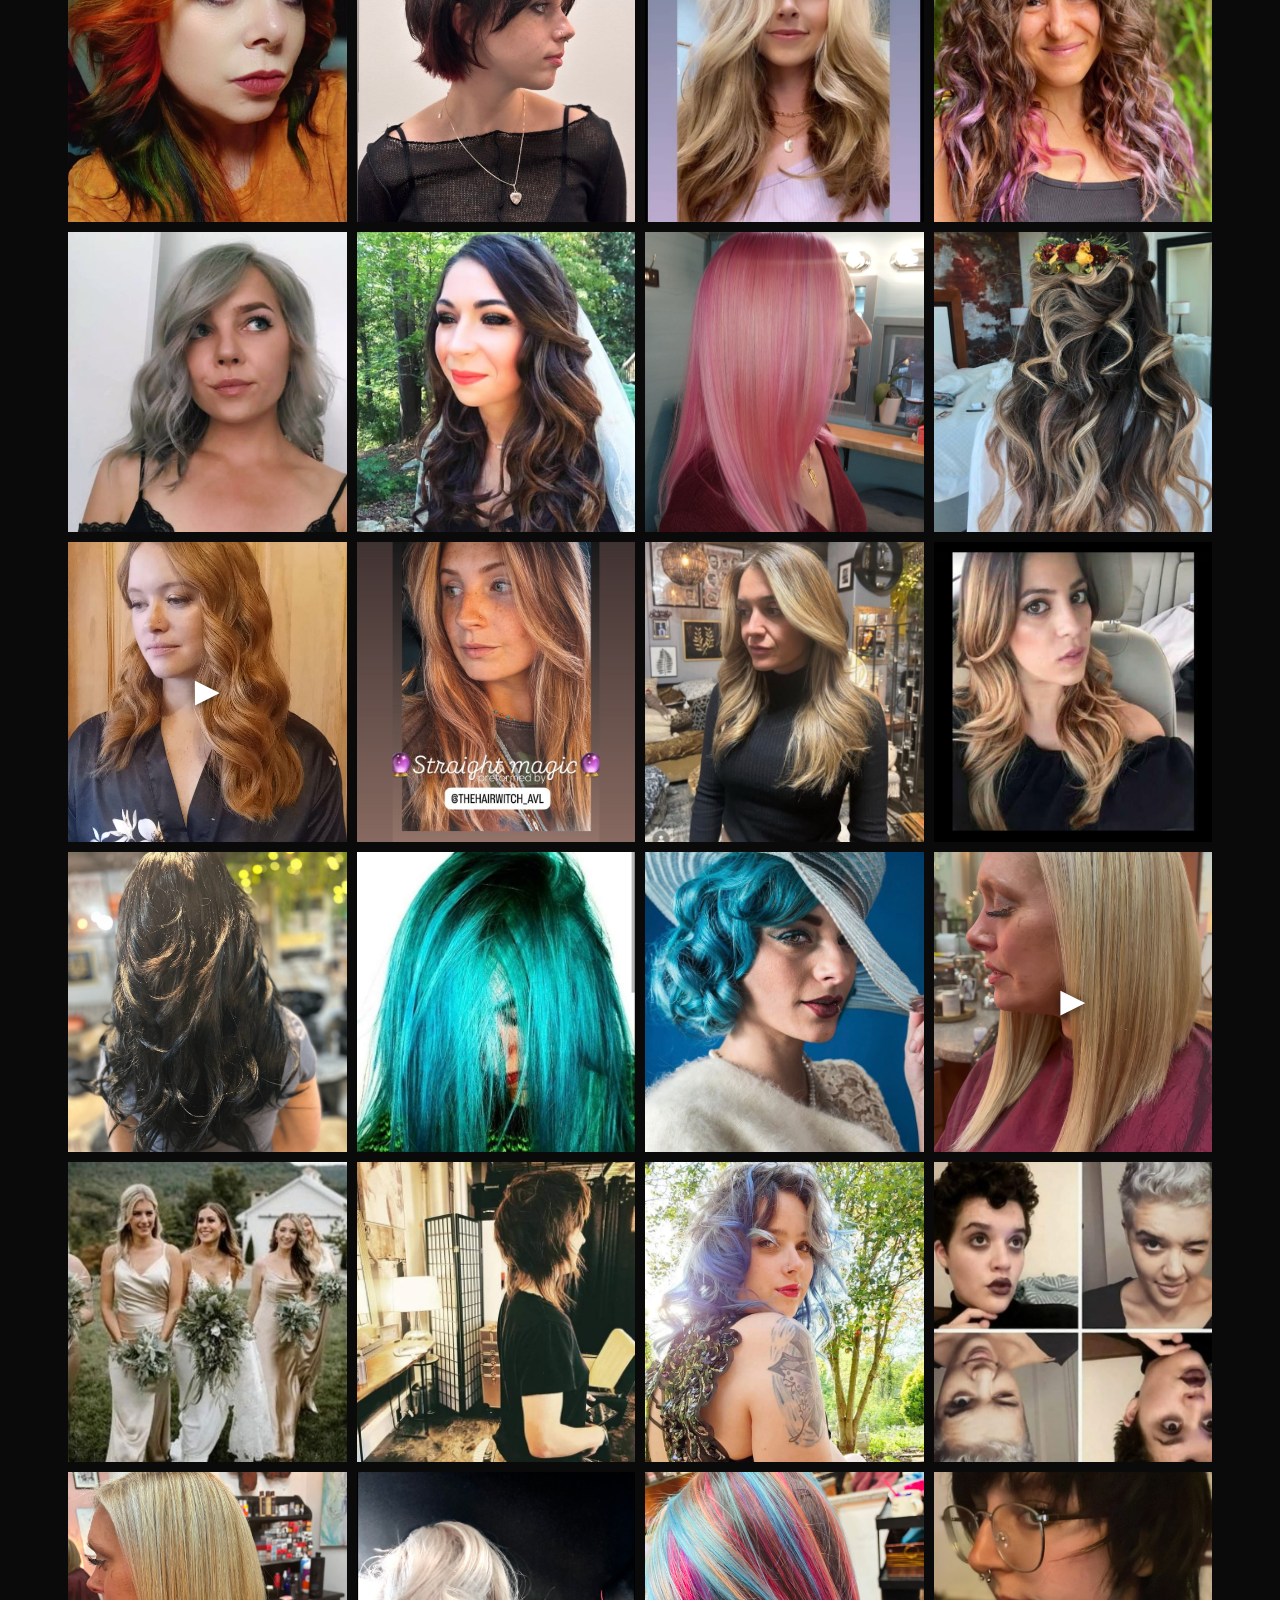
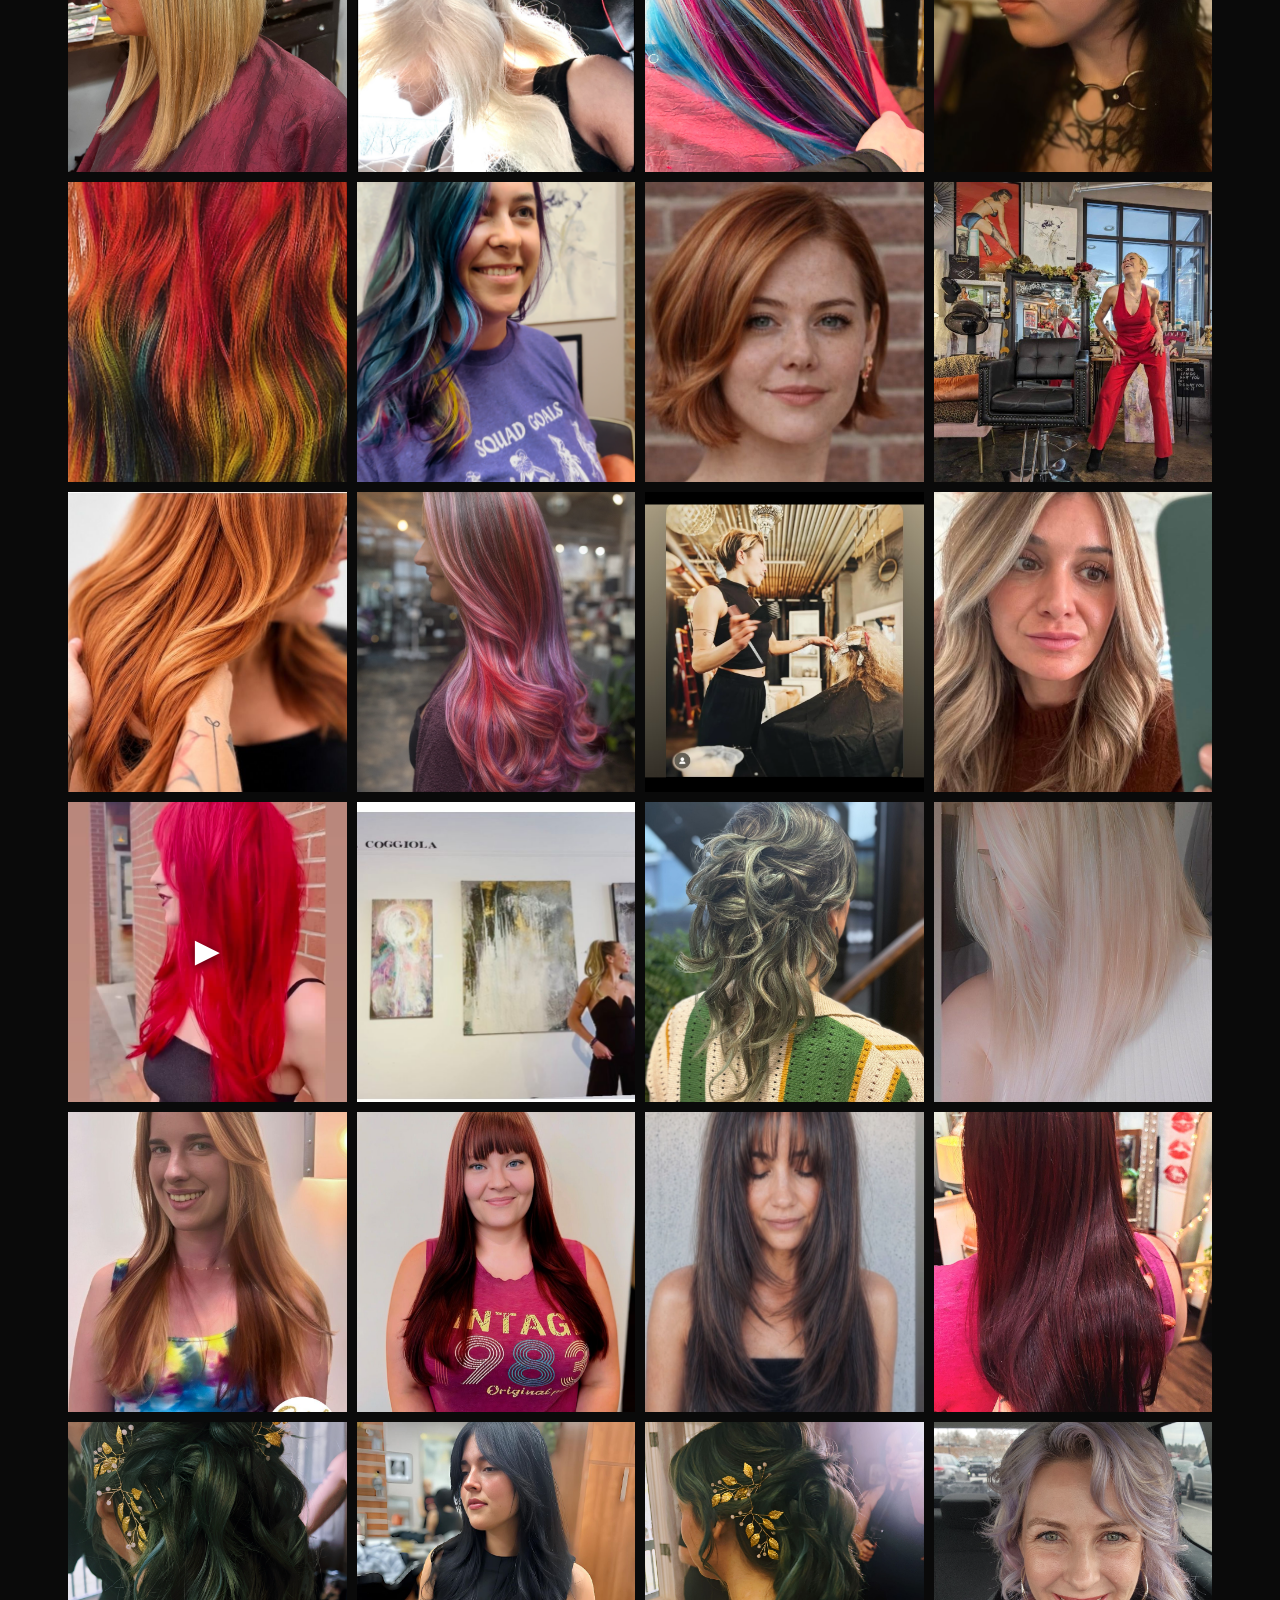
==== commit 0670693e: "Rated Top 2 wording; C: gold typography, hide site123 widgets/brown layer, legible 4.9, shears medal" ====
--- a/index.html
+++ b/index.html
@@ -4,6 +4,19 @@
   <meta charset="UTF-8">
   <meta name="viewport" content="width=device-width, initial-scale=1.0">
   <title>The Hair Witch | Asheville NC — Editorial Hair Artistry &amp; Color</title>
+<meta property="og:type" content="website">
+<meta property="og:site_name" content="The Hair Witch">
+<meta property="og:title" content="The Hair Witch — Asheville · Design Option B">
+<meta property="og:description" content="Rated Top 2 hair salon in Asheville — Google Reviews 2025. Luxury color, extensions & high-end hair artistry by Theresa Coggiola. Book your session.">
+<meta property="og:url" content="https://guyrstewart-sudo.github.io/hairwitch-option-b/">
+<meta property="og:image" content="https://guyrstewart-sudo.github.io/hairwitch-option-b/images/og-card.jpg">
+<meta property="og:image:width" content="1200">
+<meta property="og:image:height" content="630">
+<meta name="twitter:card" content="summary_large_image">
+<meta name="twitter:title" content="The Hair Witch — Asheville · Design Option B">
+<meta name="twitter:description" content="Rated Top 2 hair salon in Asheville — Google Reviews 2025. Luxury color, extensions & high-end hair artistry by Theresa Coggiola. Book your session.">
+<meta name="twitter:image" content="https://guyrstewart-sudo.github.io/hairwitch-option-b/images/og-card.jpg">
+
   <meta name="description" content="High-fashion hair artistry in downtown Asheville. Color correction, balayage, editorial styling & fine art by Theresa Coggiola. Book the chair.">
   <link href="https://fonts.googleapis.com/css2?family=Bebas+Neue&family=Jost:wght@300;400&display=swap" rel="stylesheet">
   <link rel="stylesheet" href="style.css">
@@ -47,9 +60,9 @@
   <section class="section section-line award-band" id="accolade">
     <div class="wrap reveal">
       <span class="kicker">As Rated on Google Reviews — 2025</span>
-      <div class="award-no" aria-label="Rated number 2 top-rated hair salon in Asheville, Google Reviews 2025">
+      <div class="award-no" aria-label="Rated Top 2 hair salon in Asheville, Google Reviews 2025">
         <span class="award-line" aria-hidden="true"></span>
-        <span class="foil">№ 2</span>
+        <span class="foil">TOP 2</span>
         <span class="award-line" aria-hidden="true"></span>
       </div>
       <p class="award-title">Top-Rated Hair Salon &mdash; Asheville</p>
--- a/style.css
+++ b/style.css
@@ -165,7 +165,7 @@
 .award-no .award-line:last-child { background: linear-gradient(90deg, #3a3a3a, transparent); }
 .award-no .foil {
   font-family: var(--font-huge);
-  font-size: clamp(6rem, 17vw, 12rem);
+  font-size: clamp(3.6rem, 11vw, 8rem);
   line-height: .92;
   display: inline-block;
   background: linear-gradient(100deg, #8a6a33 0%, var(--gold) 24%, #f6e7b8 50%, var(--gold) 76%, #8a6a33 100%);
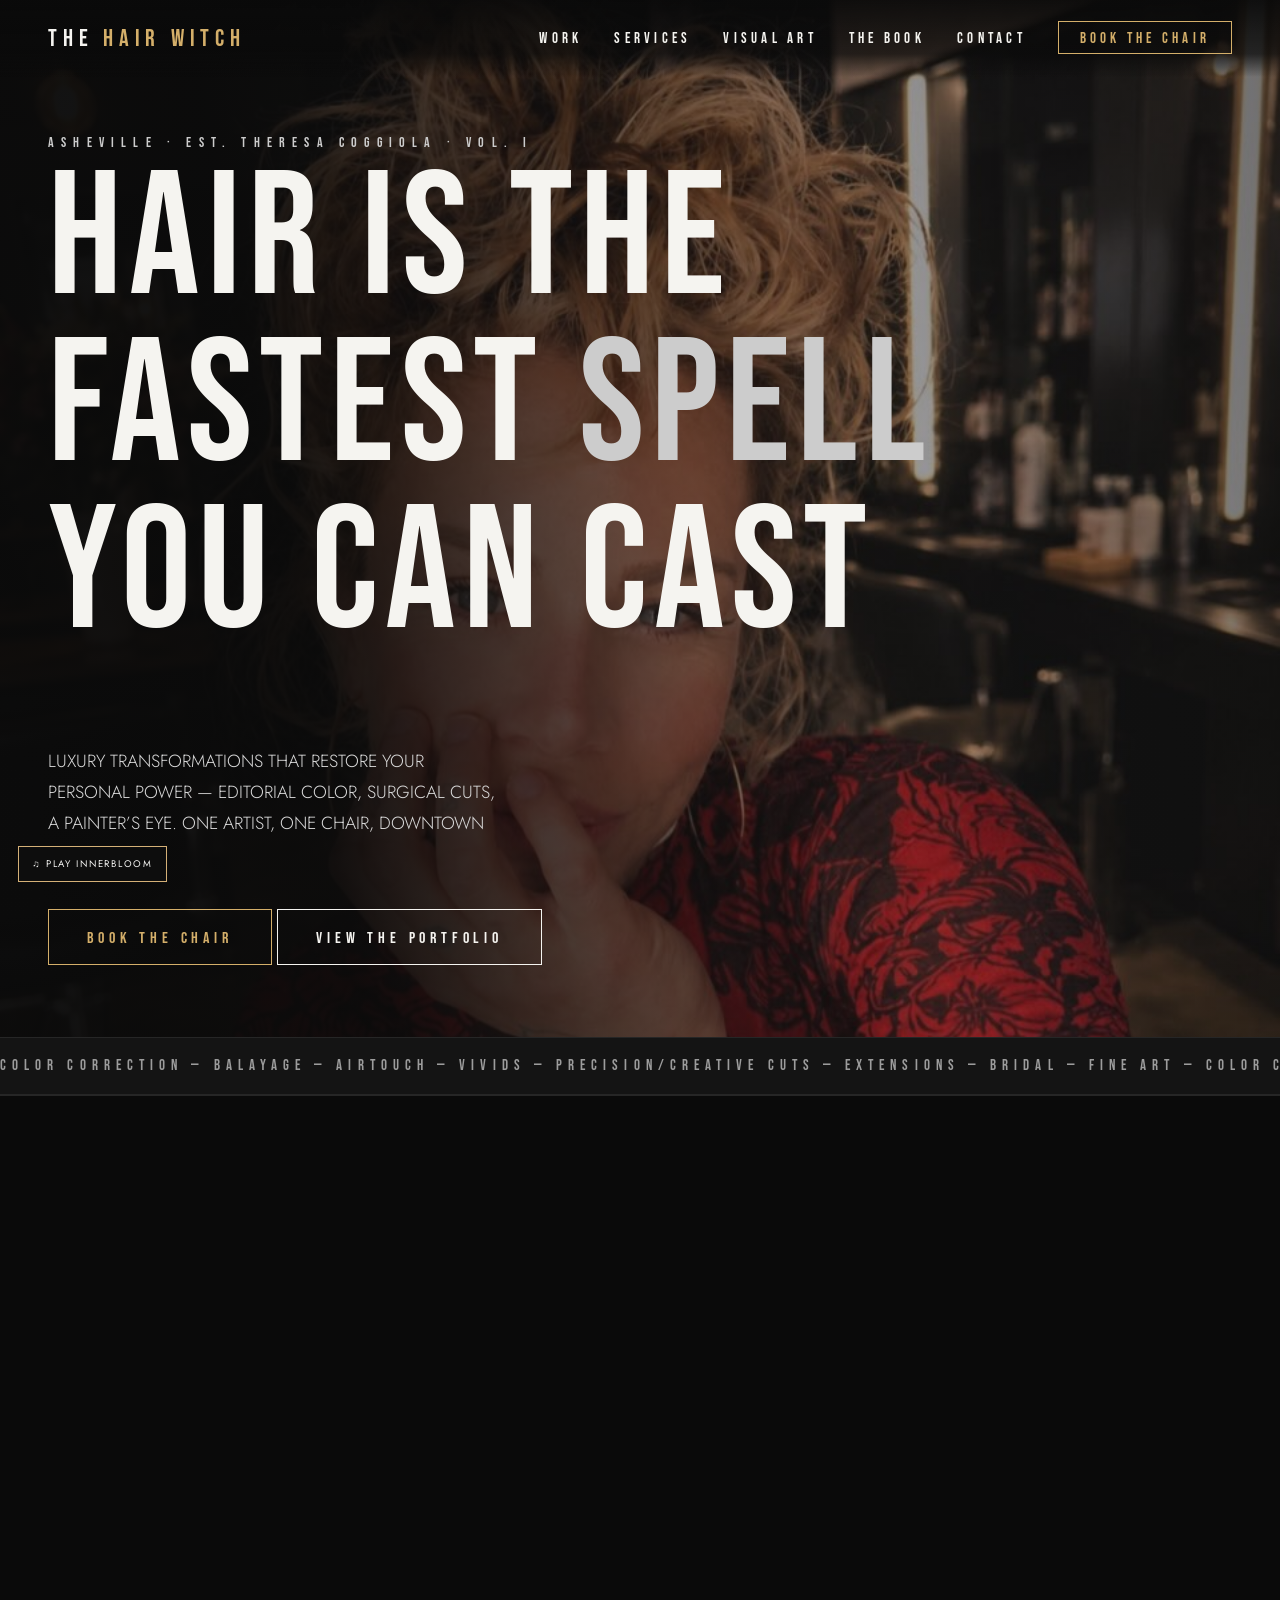
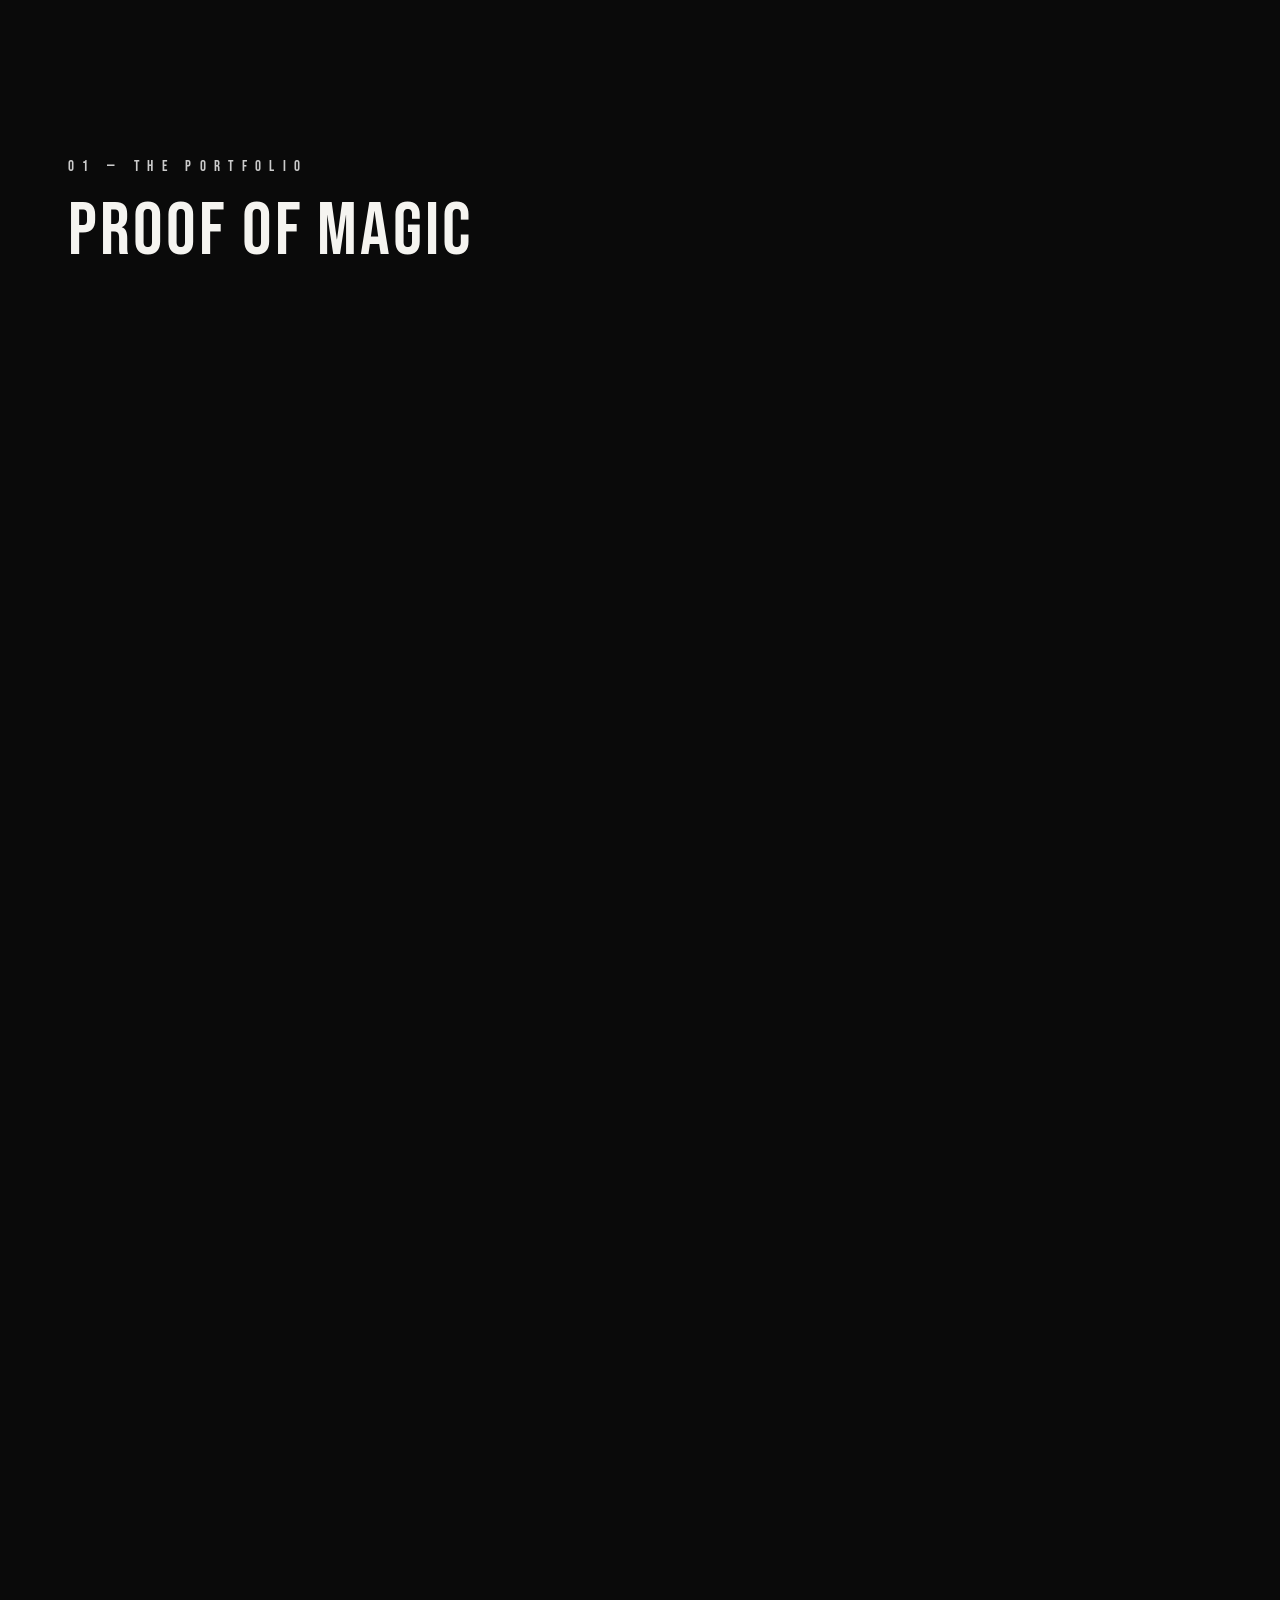
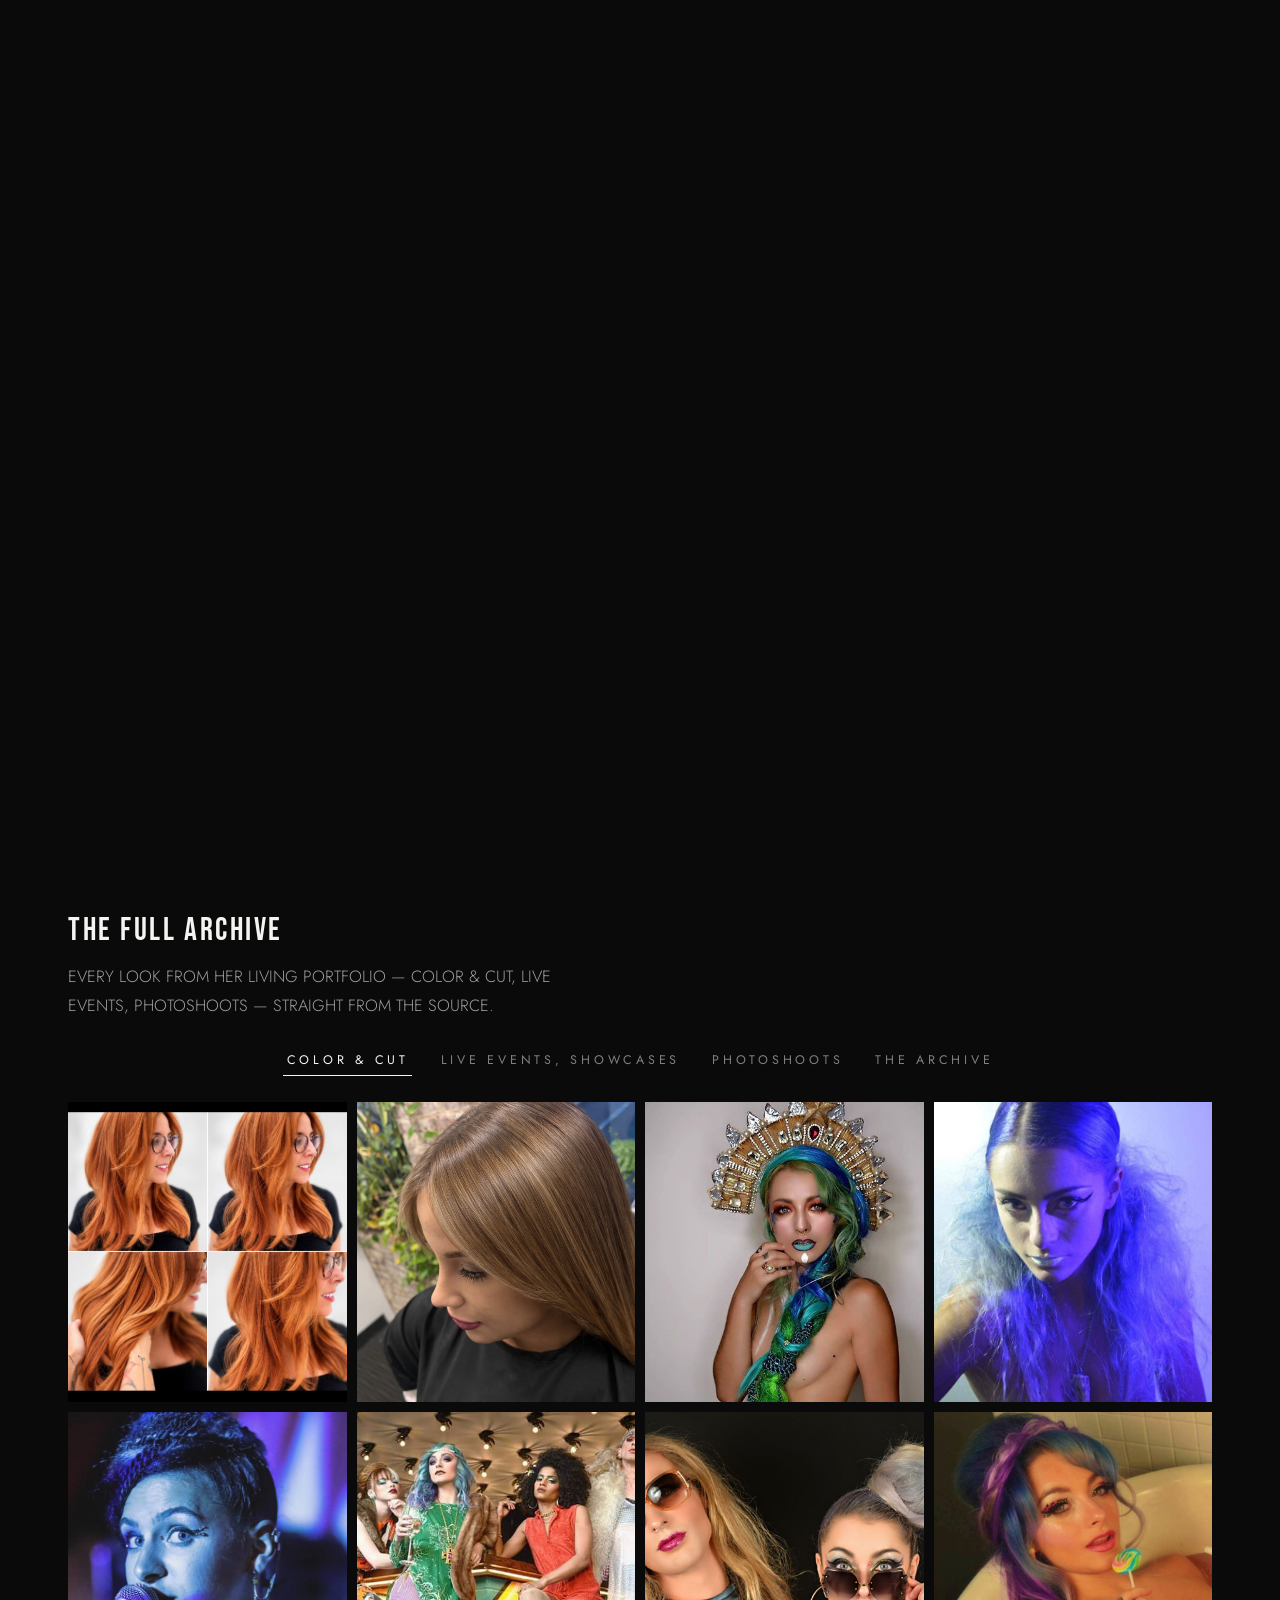
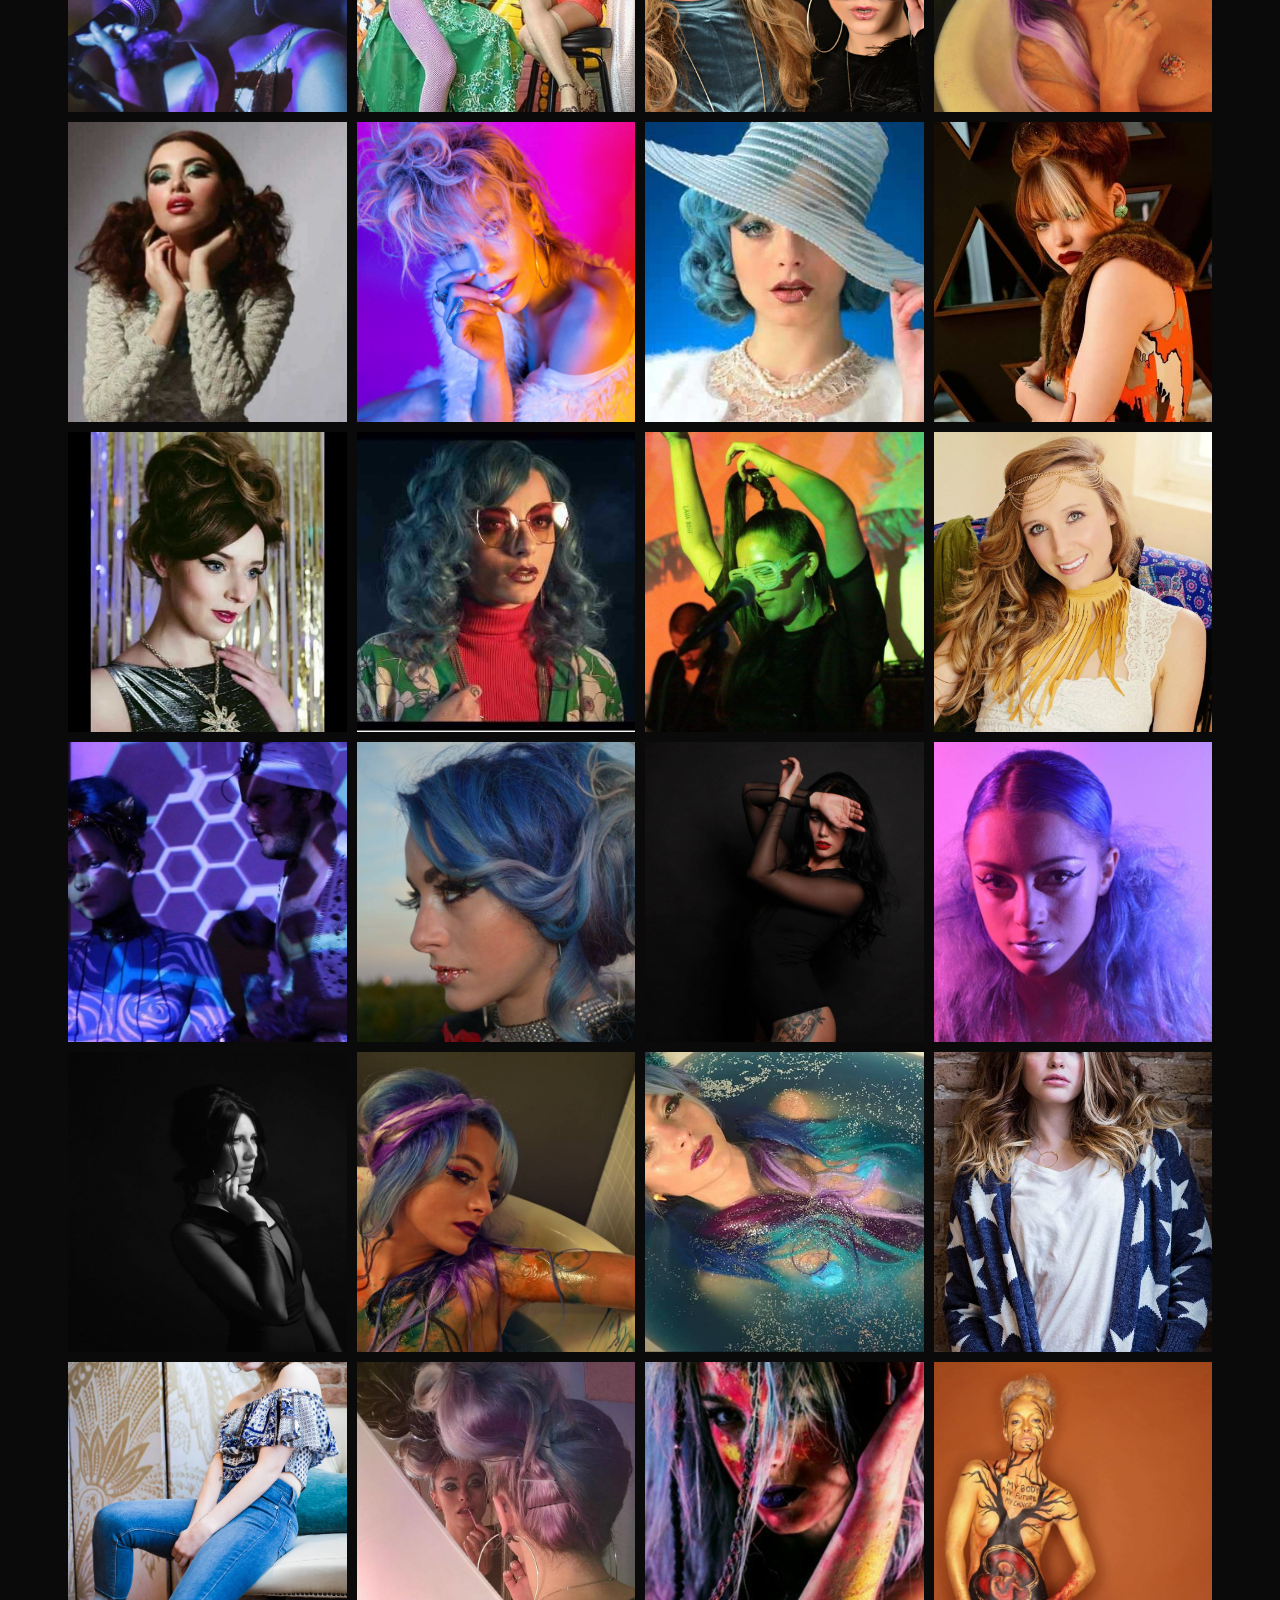
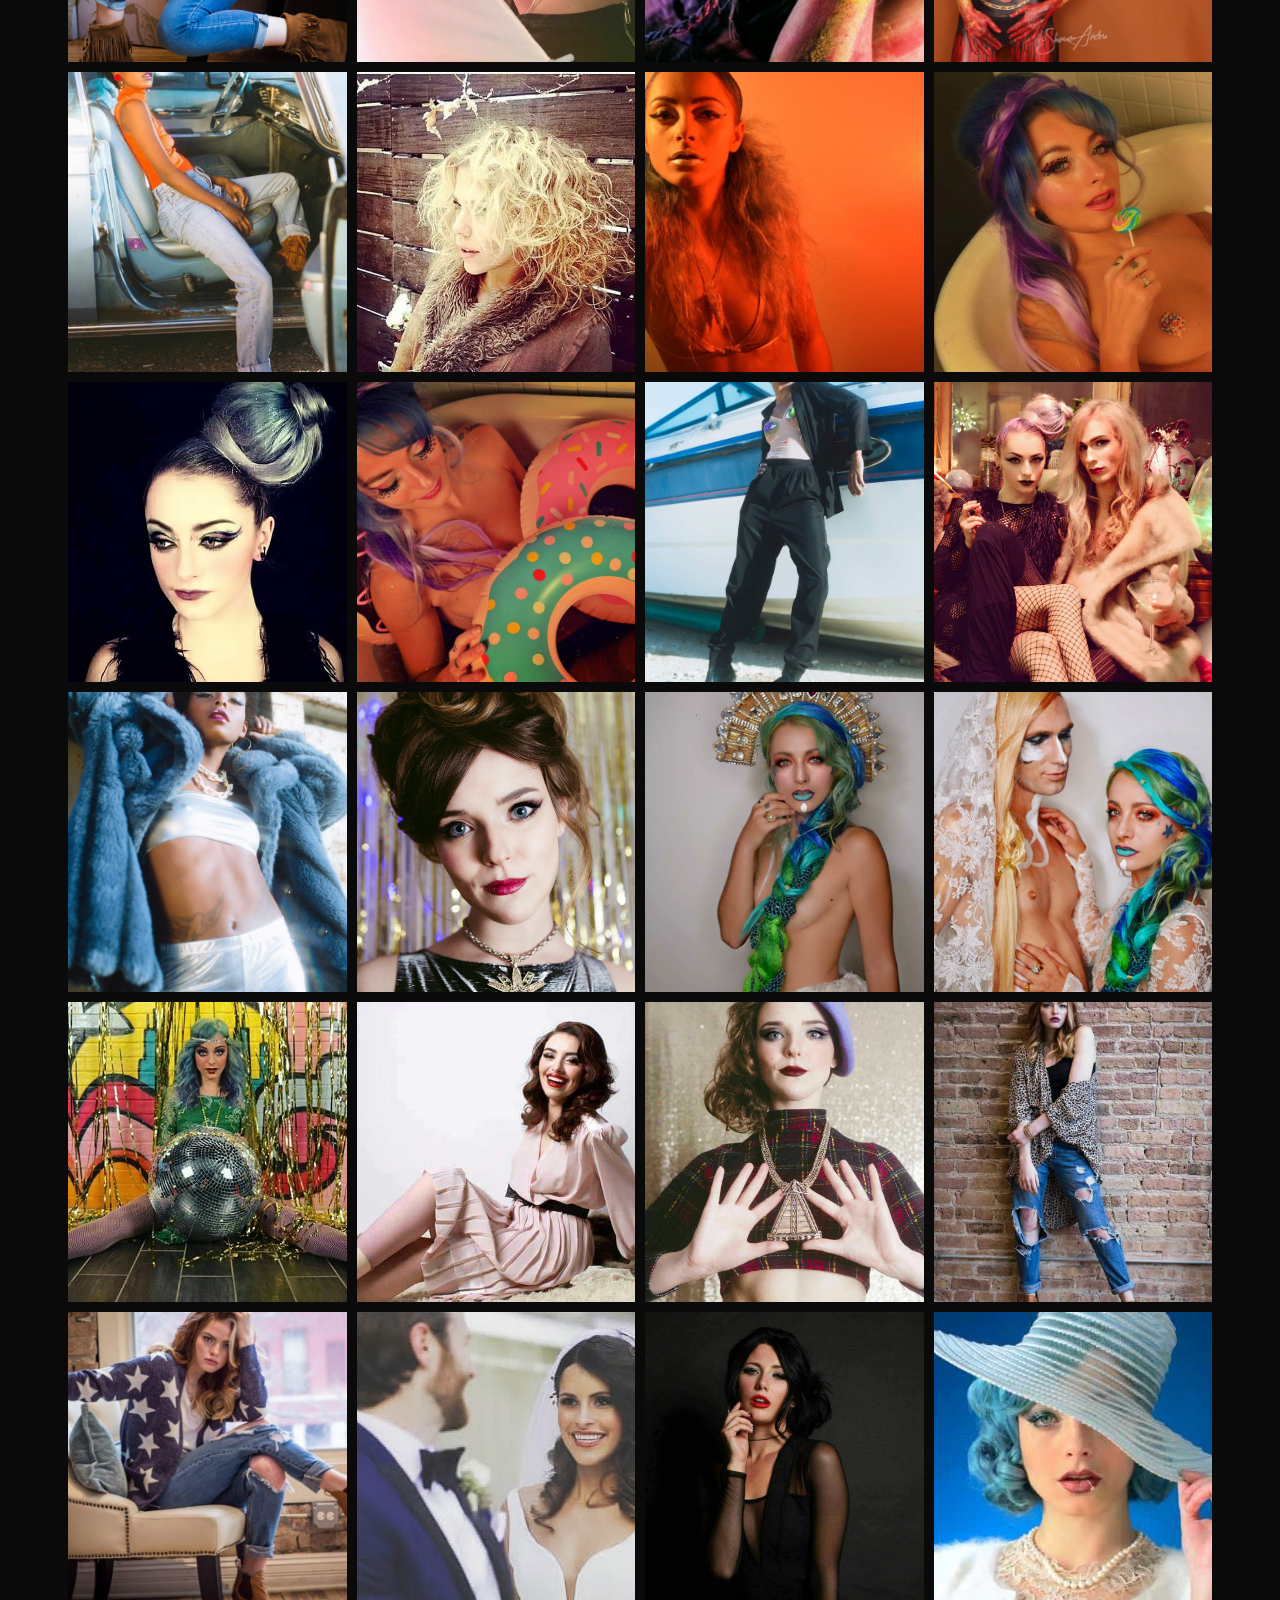
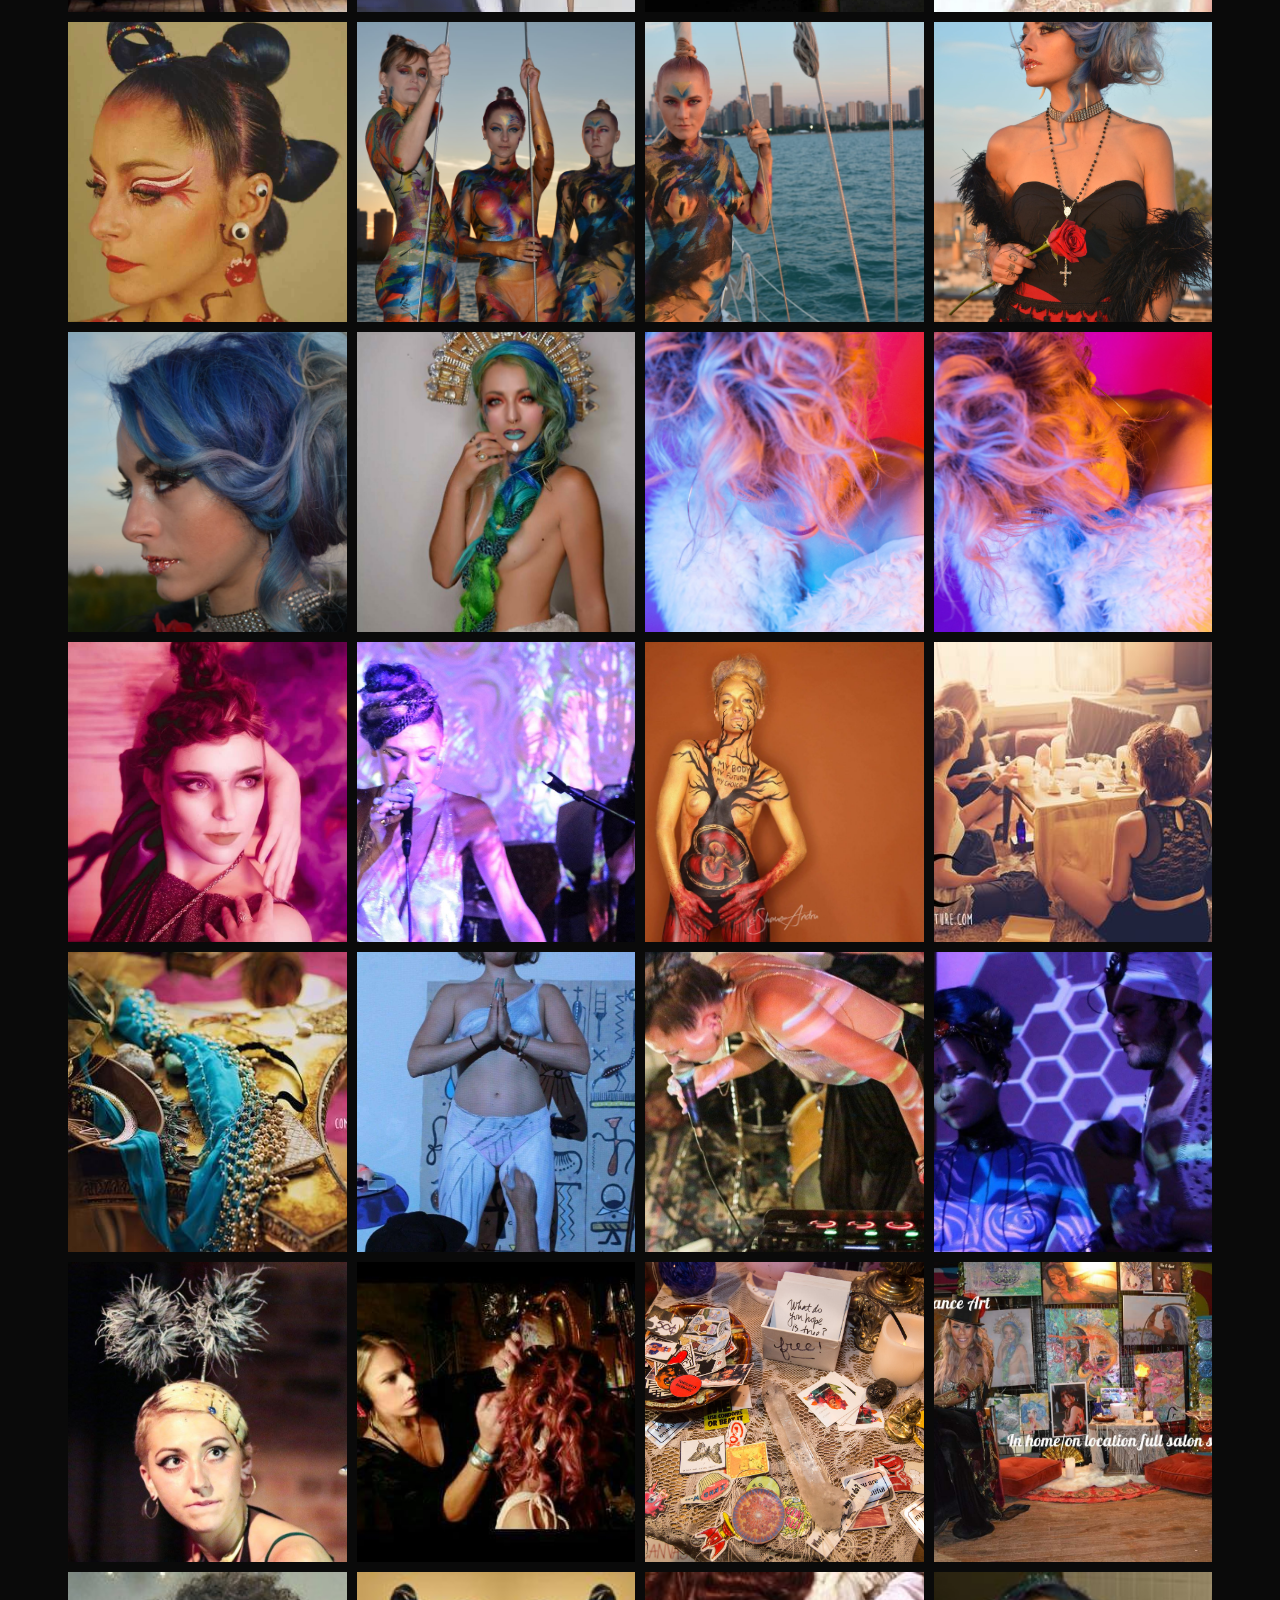
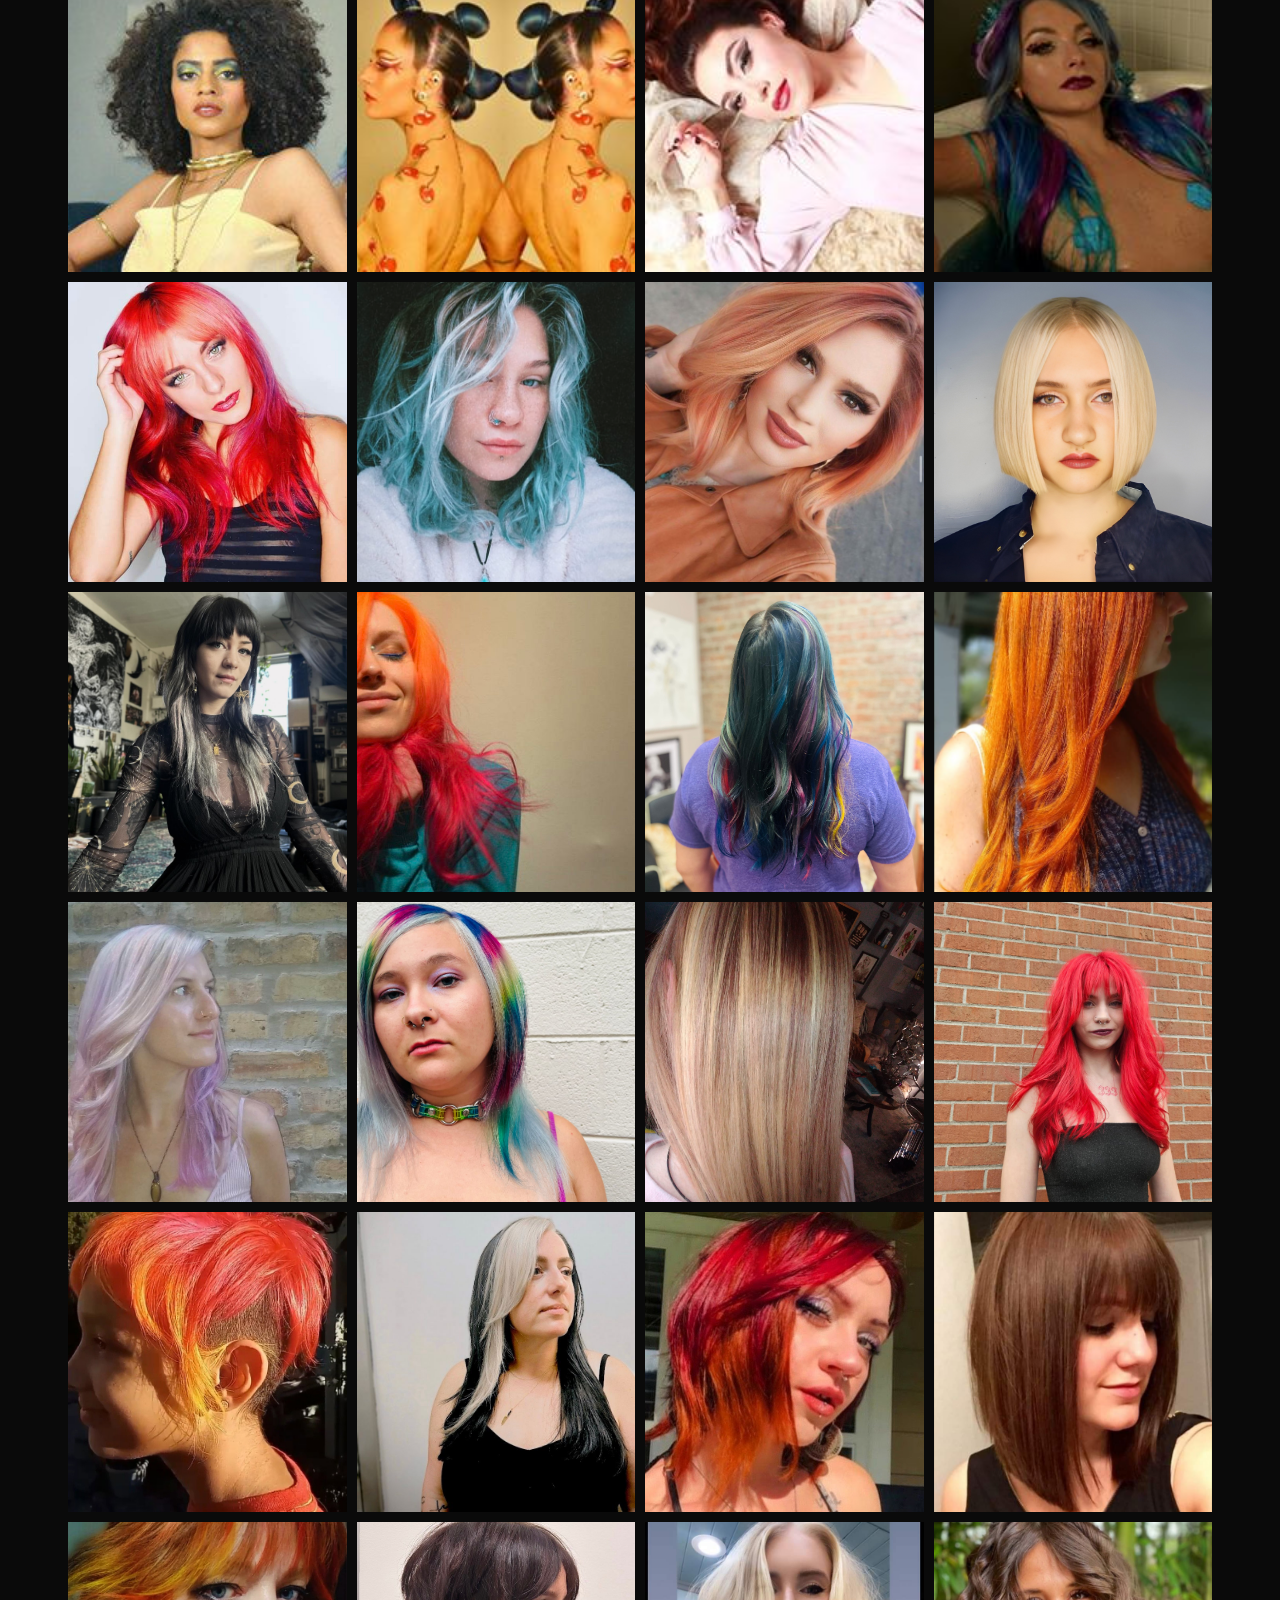
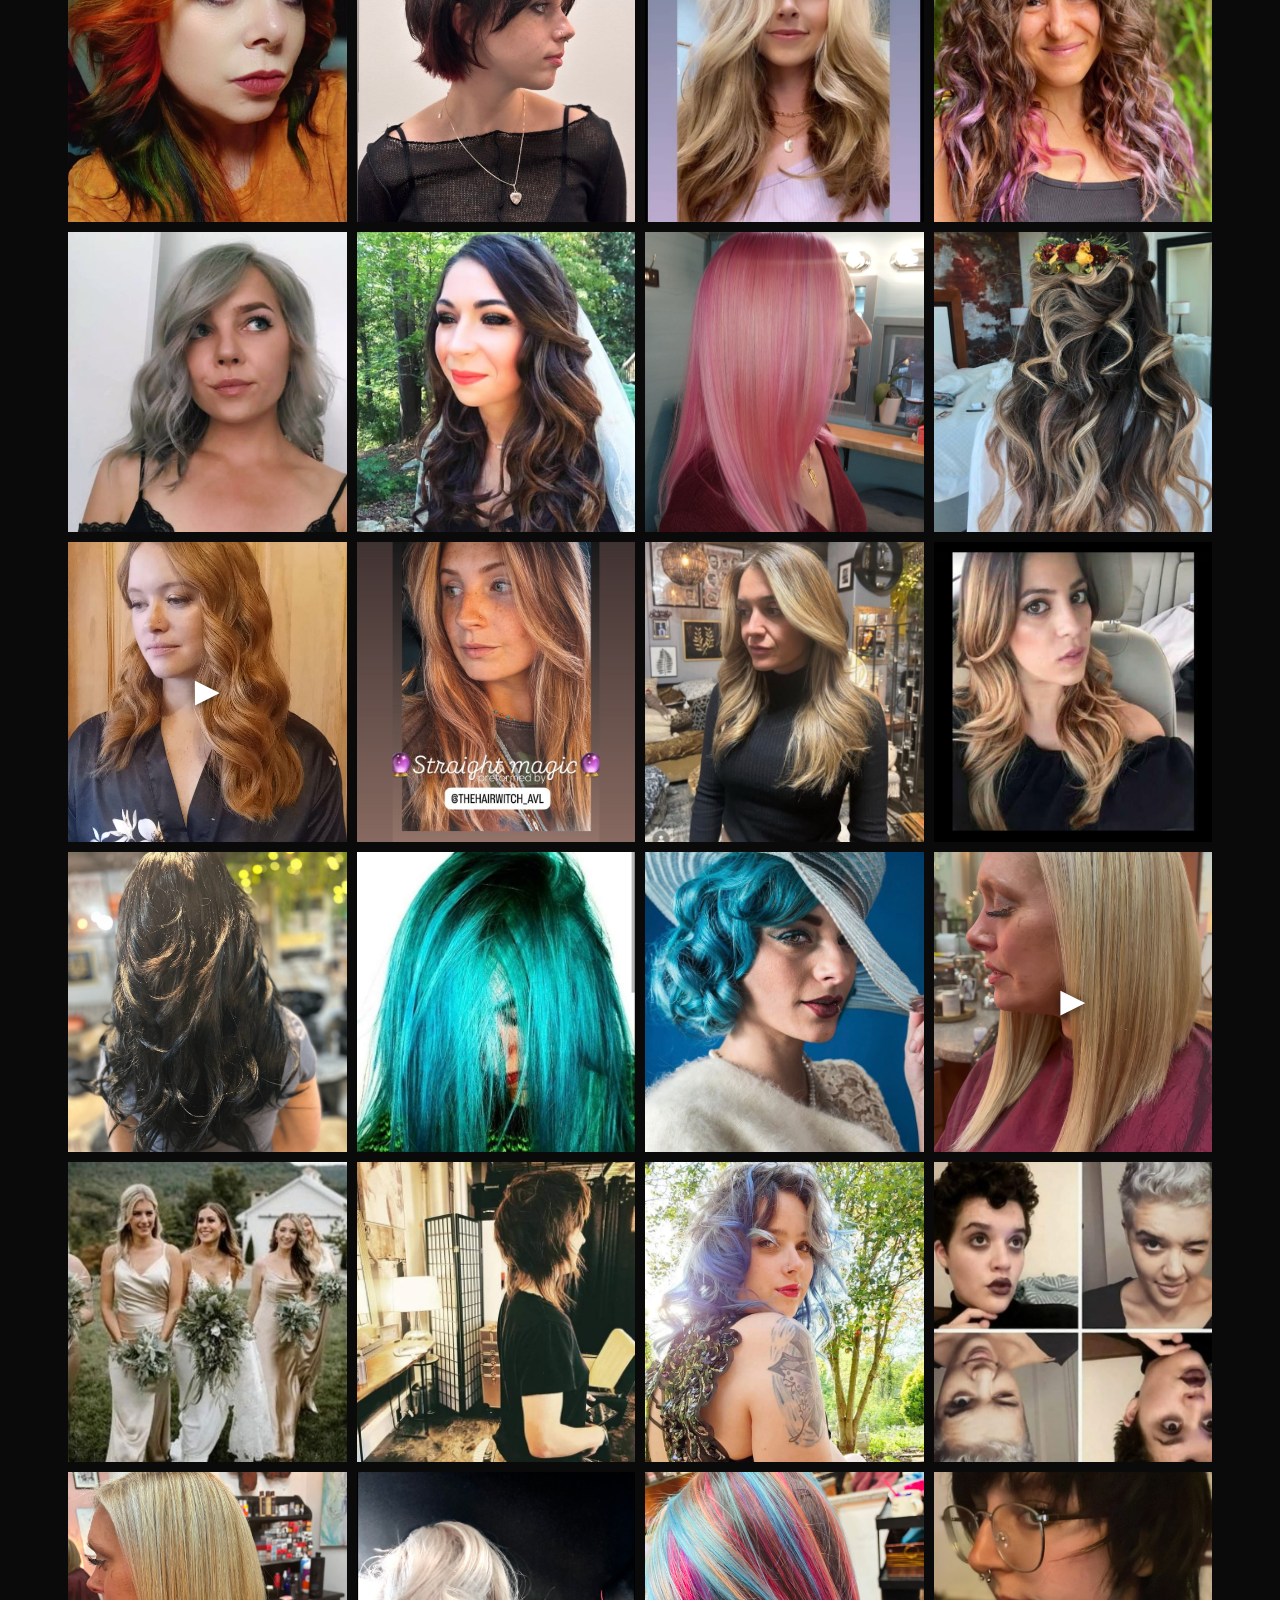
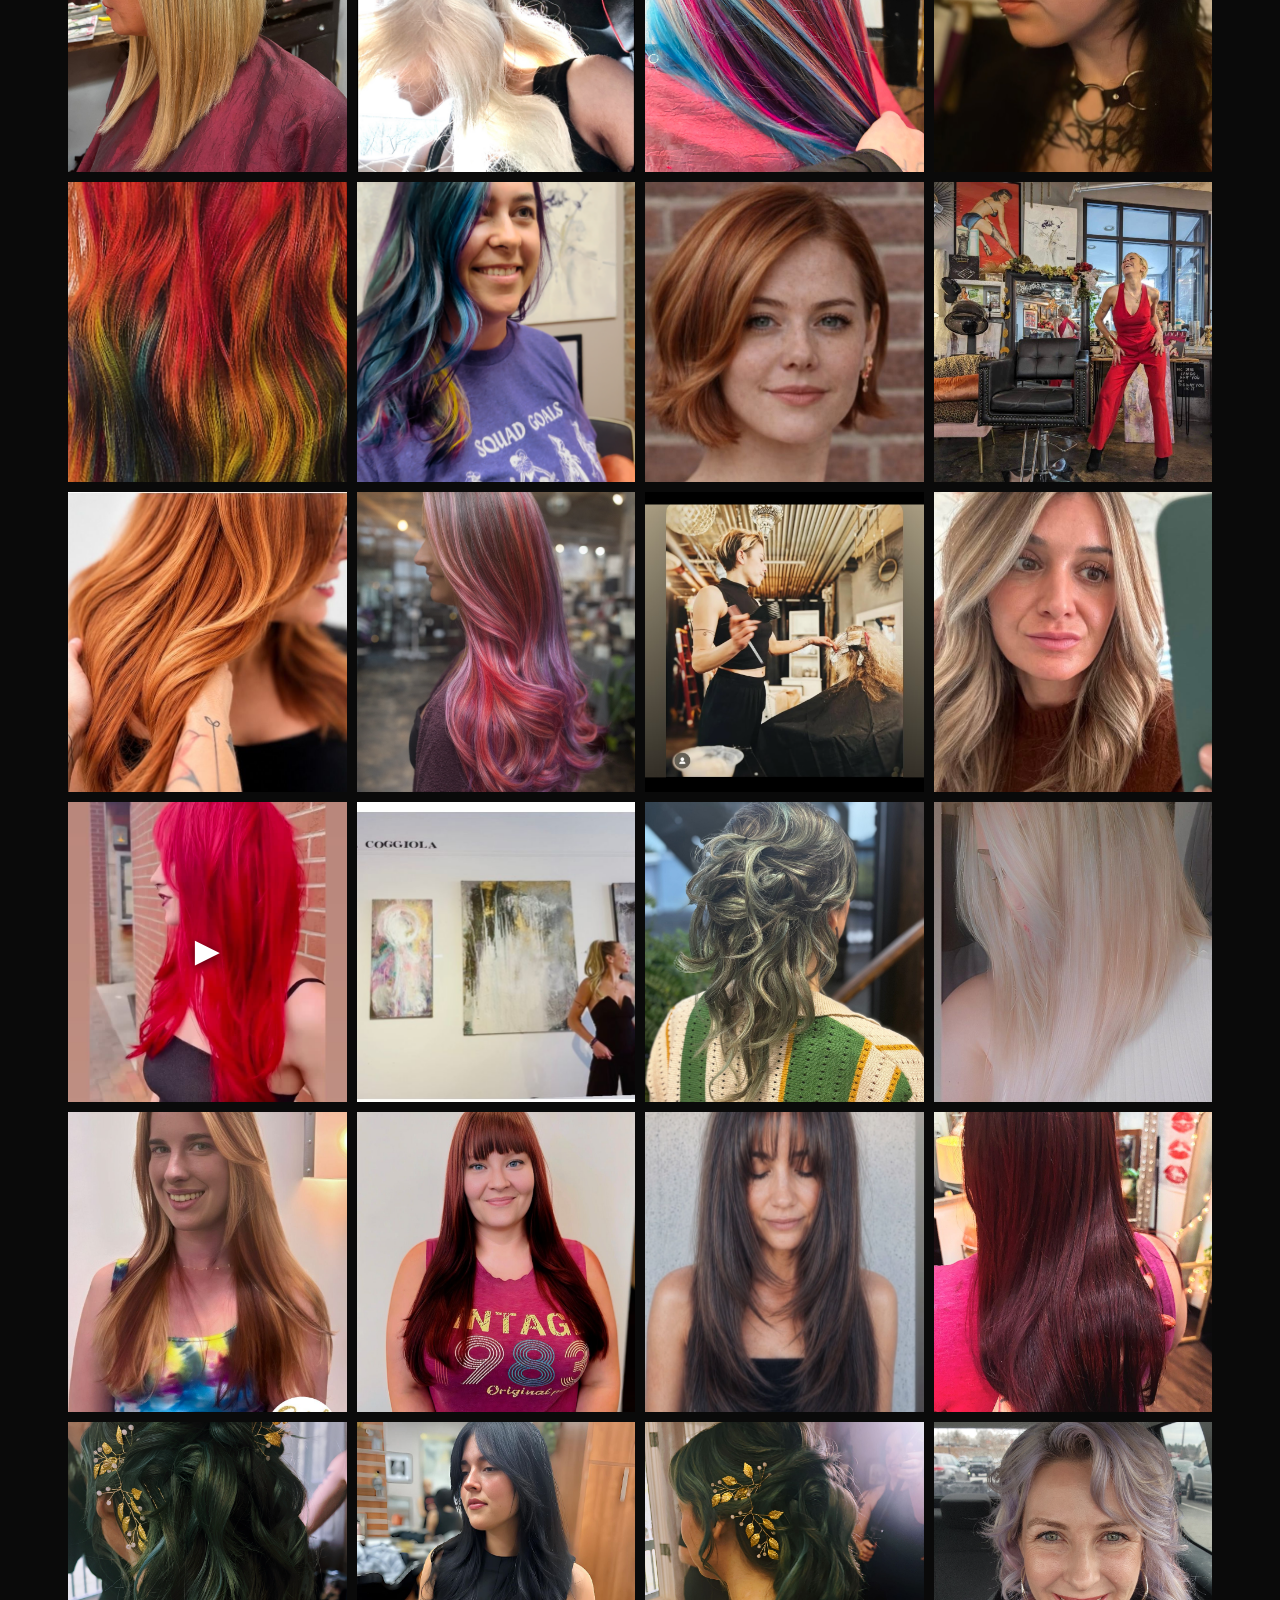
==== commit d8fbe516: "Harden reveal animations: js-gate with dead-man switch + observer failsafe + cache-busts (mobile bla" ====
--- a/index.html
+++ b/index.html
@@ -2,6 +2,7 @@
 <html lang="en">
 <head>
   <meta charset="UTF-8">
+  <script>(function(){if(!("IntersectionObserver" in window))return;var d=document.documentElement;d.classList.add("js");setTimeout(function(){if(!window.__hwRevealReady)d.classList.remove("js");},3000);})();</script>
   <meta name="viewport" content="width=device-width, initial-scale=1.0">
   <title>The Hair Witch | Asheville NC — Editorial Hair Artistry &amp; Color</title>
 <meta property="og:type" content="website">
@@ -19,7 +20,7 @@
 
   <meta name="description" content="High-fashion hair artistry in downtown Asheville. Color correction, balayage, editorial styling & fine art by Theresa Coggiola. Book the chair.">
   <link href="https://fonts.googleapis.com/css2?family=Bebas+Neue&family=Jost:wght@300;400&display=swap" rel="stylesheet">
-  <link rel="stylesheet" href="style.css">
+  <link rel="stylesheet" href="style.css?v=3">
 </head>
 <body>
 
@@ -245,7 +246,7 @@
 </footer>
 
 <script src="js/config.js"></script>
-<script src="js/shared-photos.js"></script>
-<script src="js/shared.js"></script>
+<script src="js/shared-photos.js?v=2"></script>
+<script src="js/shared.js?v=2"></script>
 </body>
 </html>
--- a/style.css
+++ b/style.css
@@ -154,7 +154,7 @@
 .shop .medium { color: var(--grey); font-size: 0.85rem; margin: 0.2rem 0 1rem; }
 .shop .btn { margin-top: 0; padding: 0.6rem 1.4rem 0.45rem; font-size: 0.85rem; margin-right: 0.5rem; }
 
-.reveal { opacity: 0; transform: translateY(26px); transition: opacity .8s ease, transform .8s ease; }
+html.js .reveal { opacity: 0; transform: translateY(26px); transition: opacity .8s ease, transform .8s ease; }
 .reveal.visible { opacity: 1; transform: none; }
 @media (prefers-reduced-motion: reduce) { .reveal { opacity: 1; transform: none; } }
 
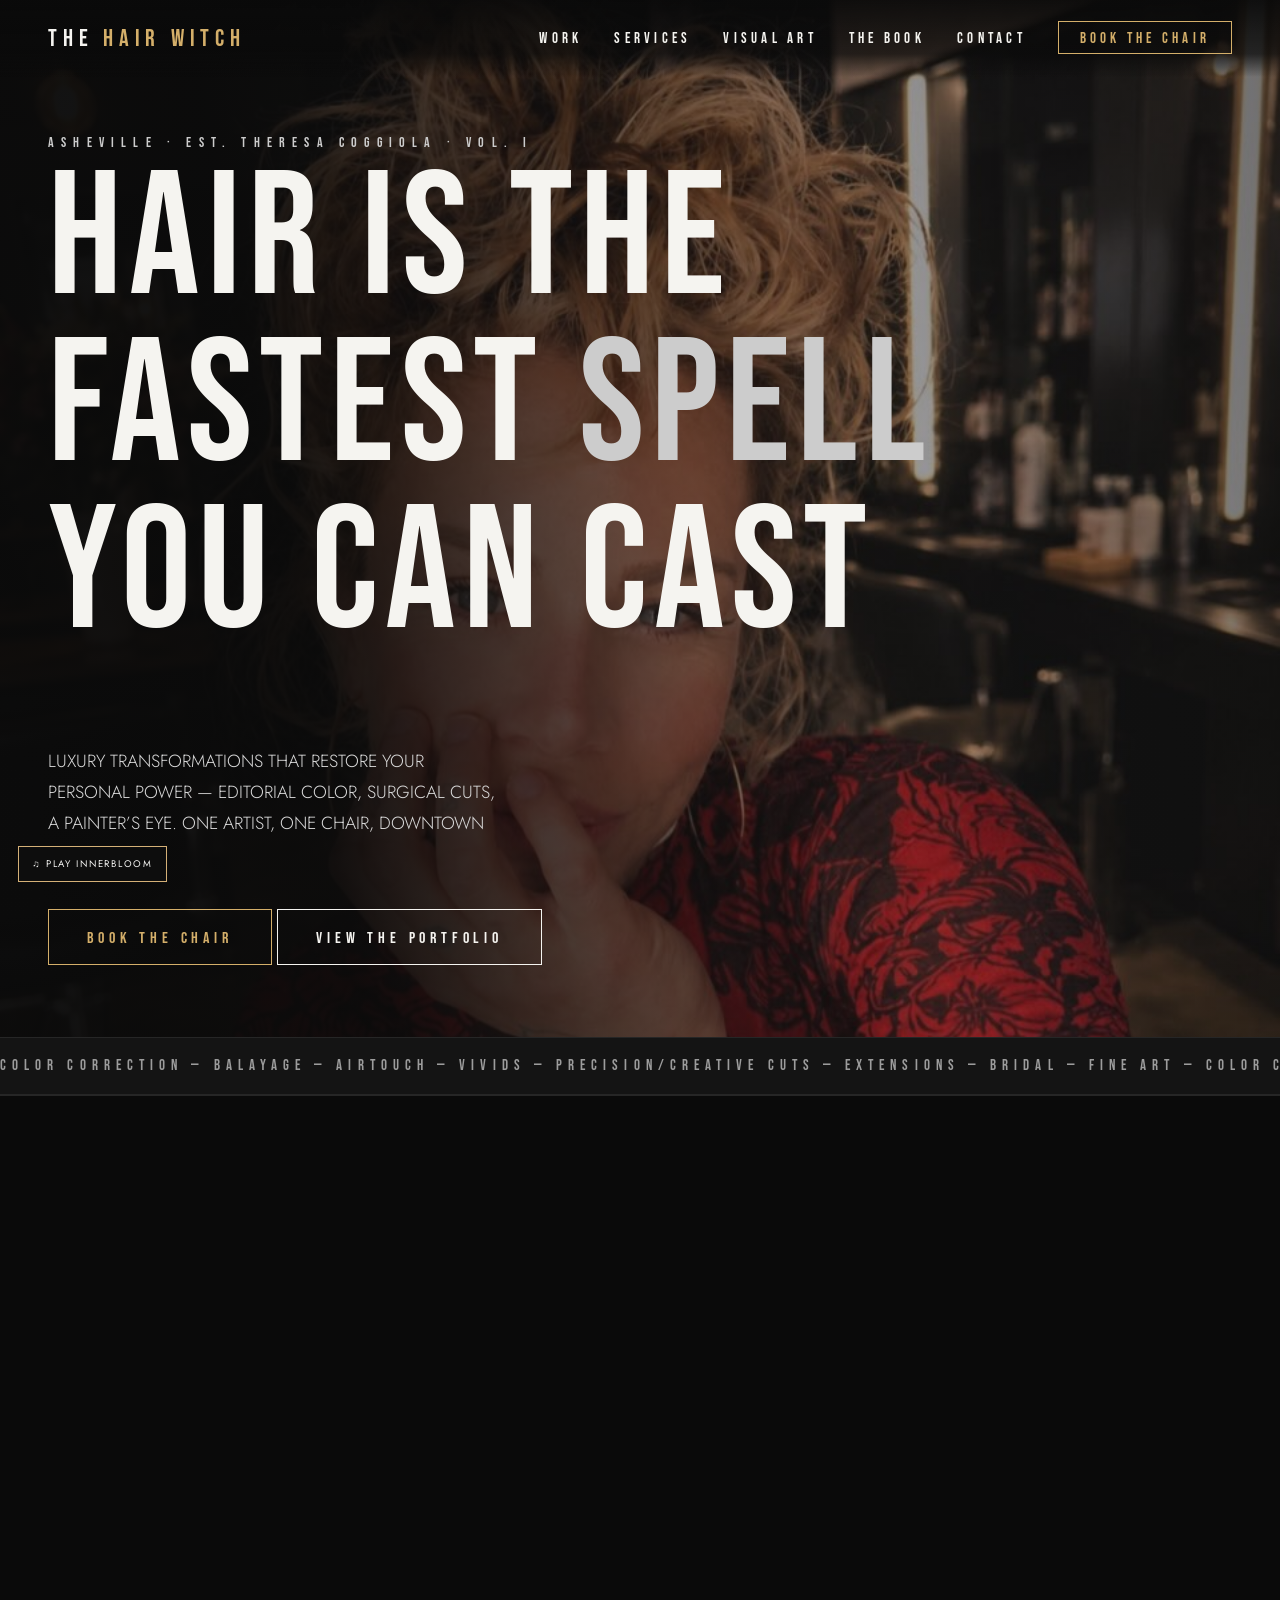
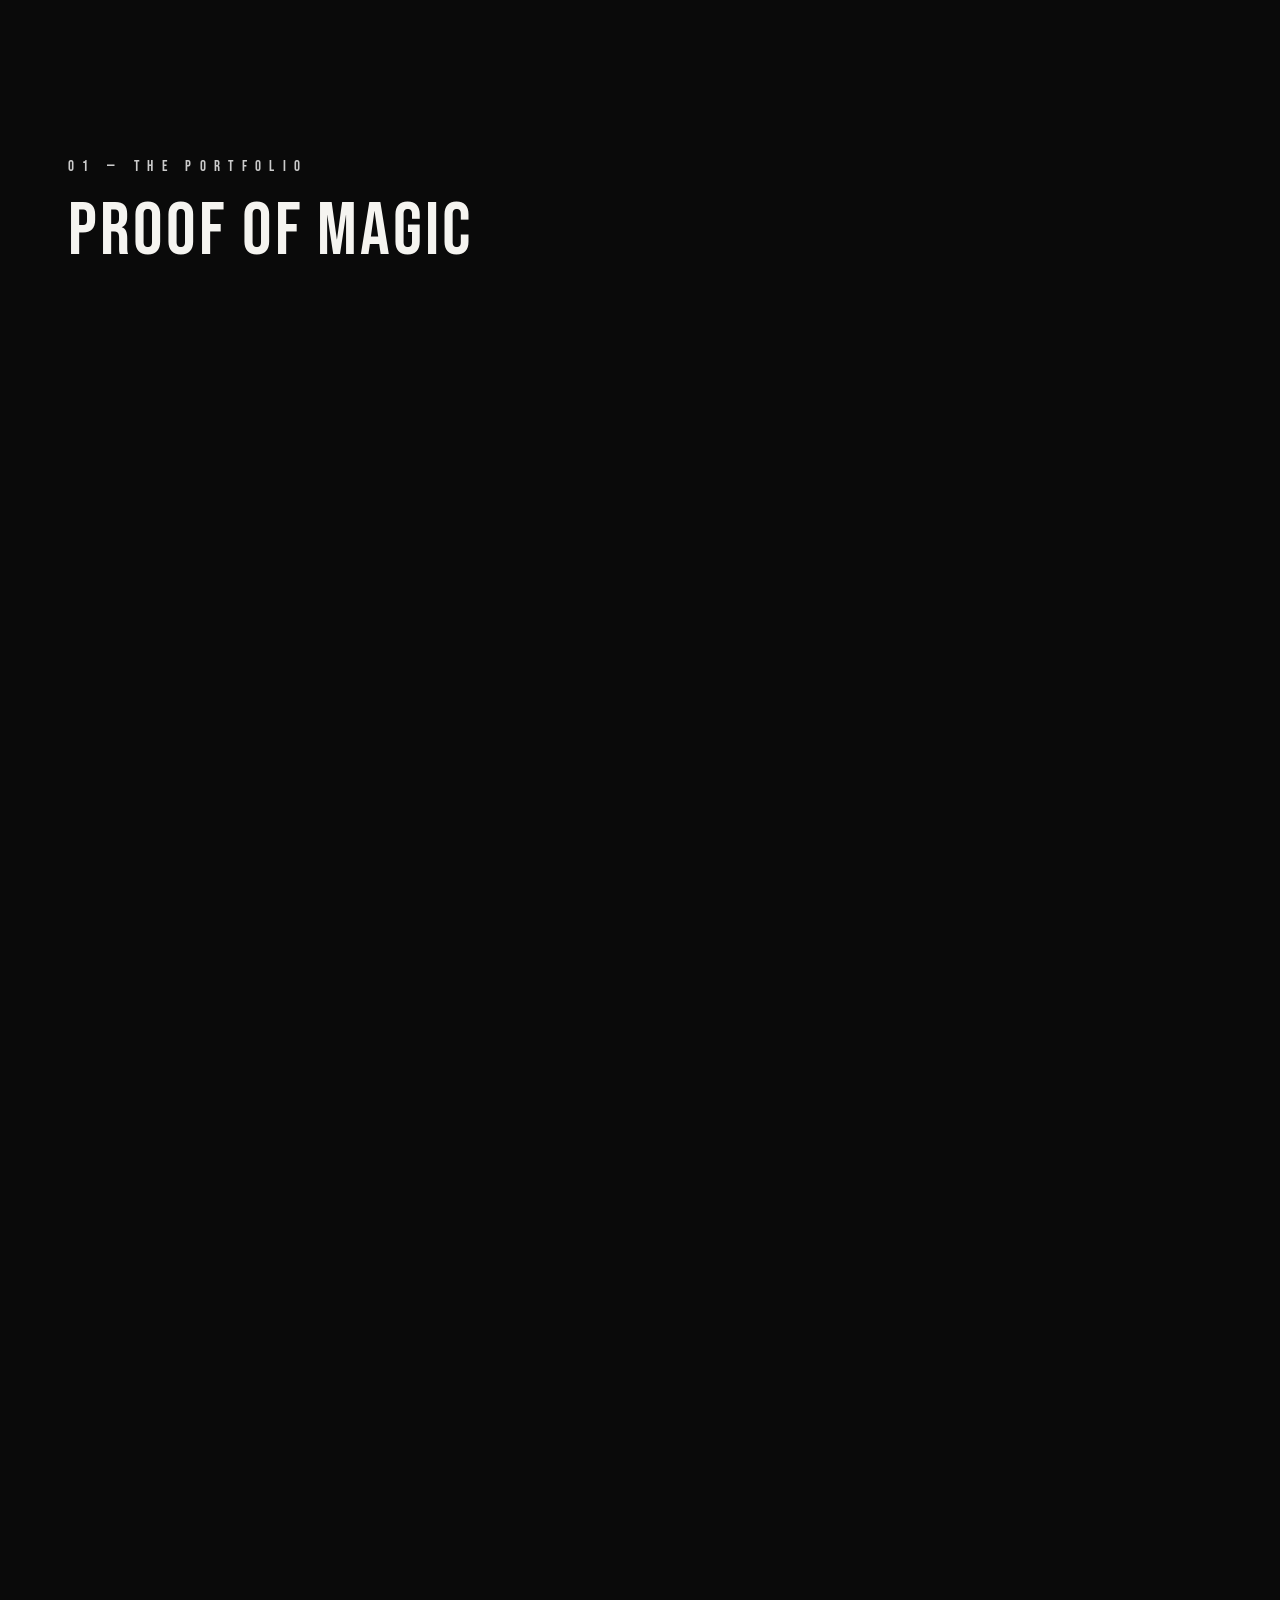
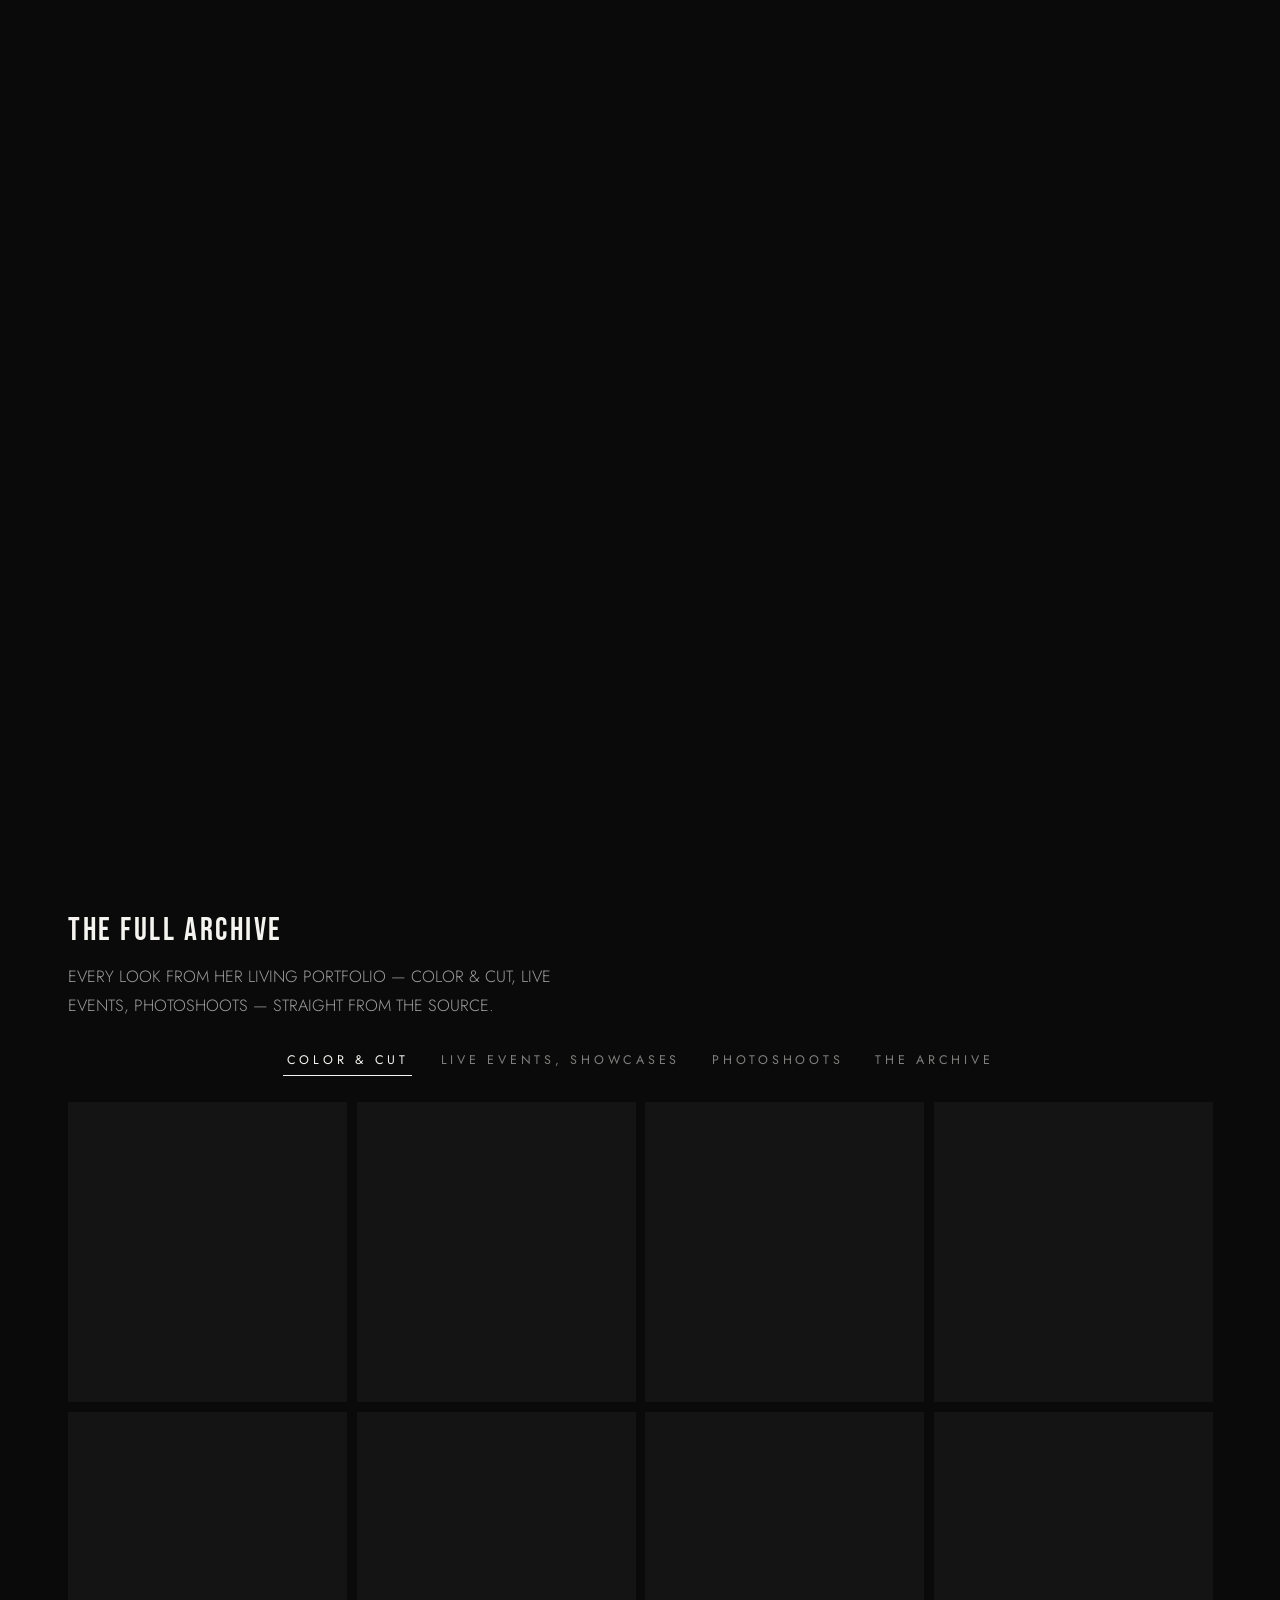
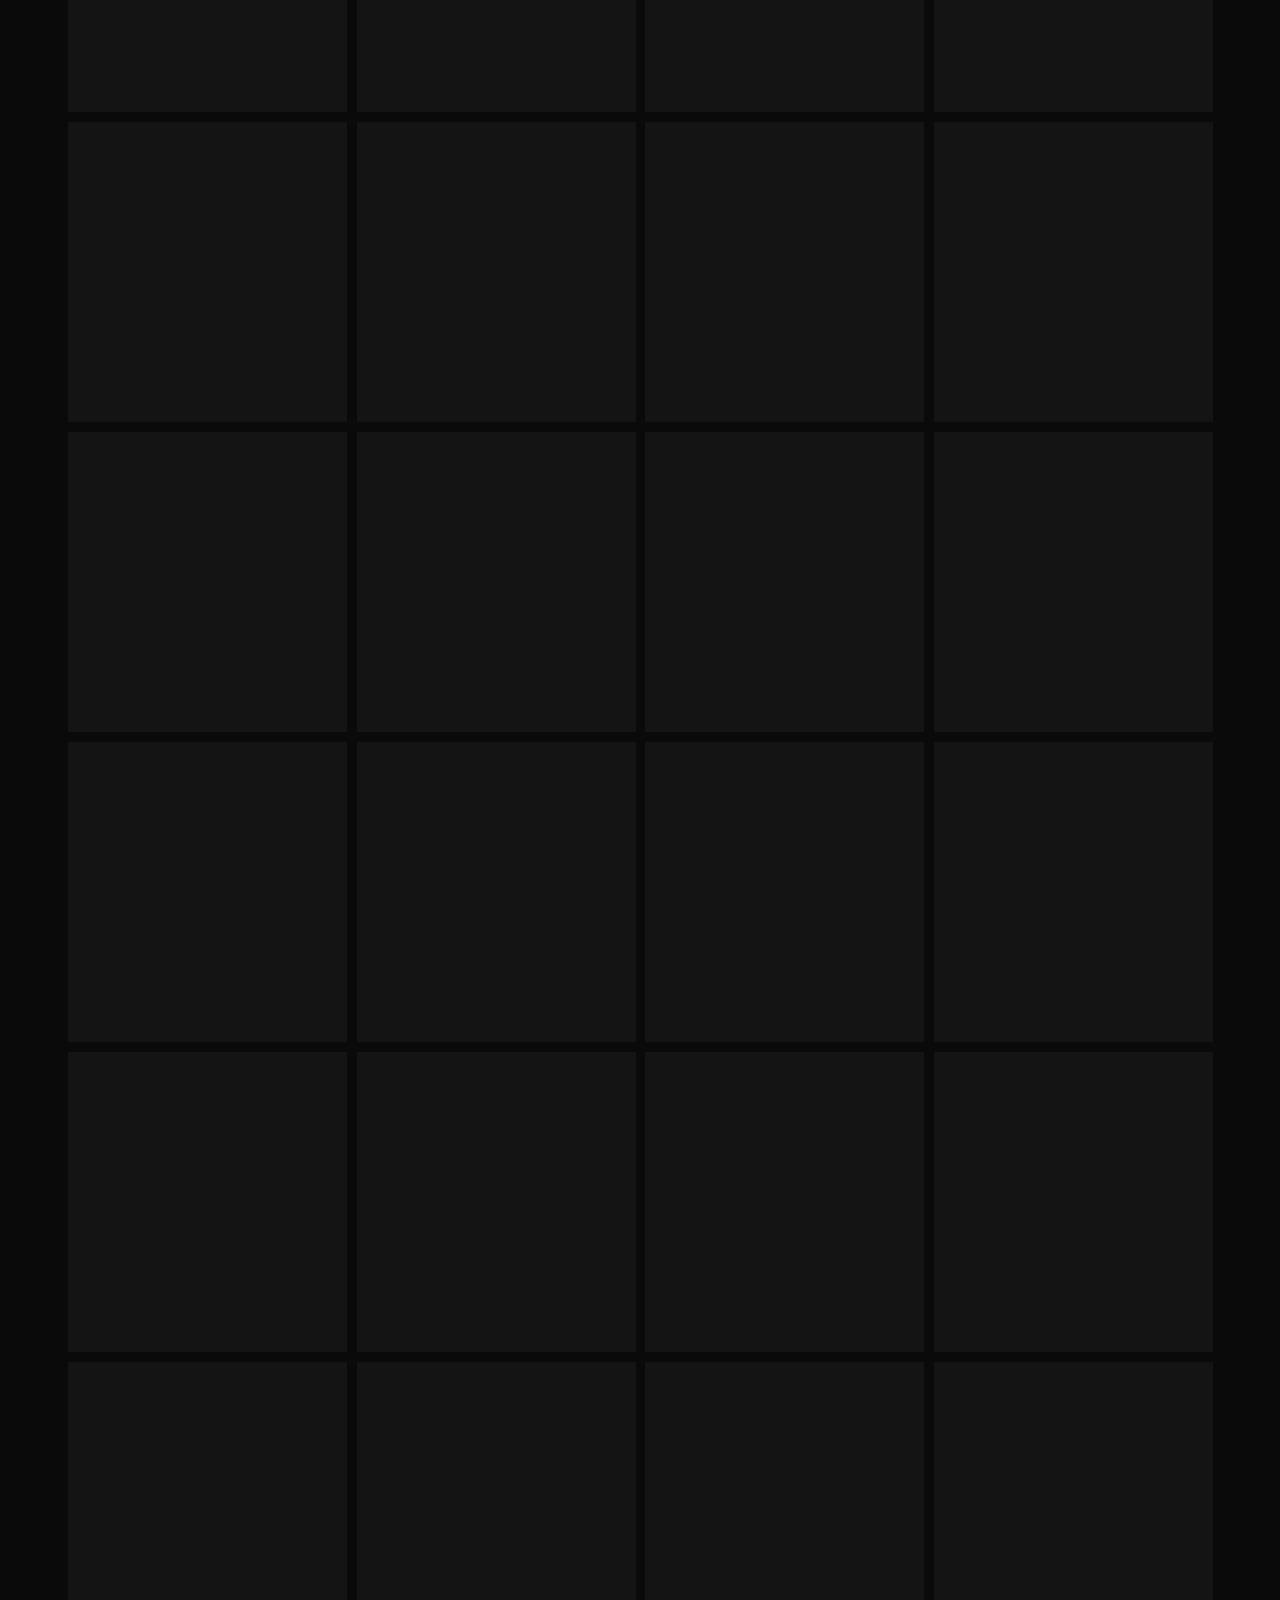
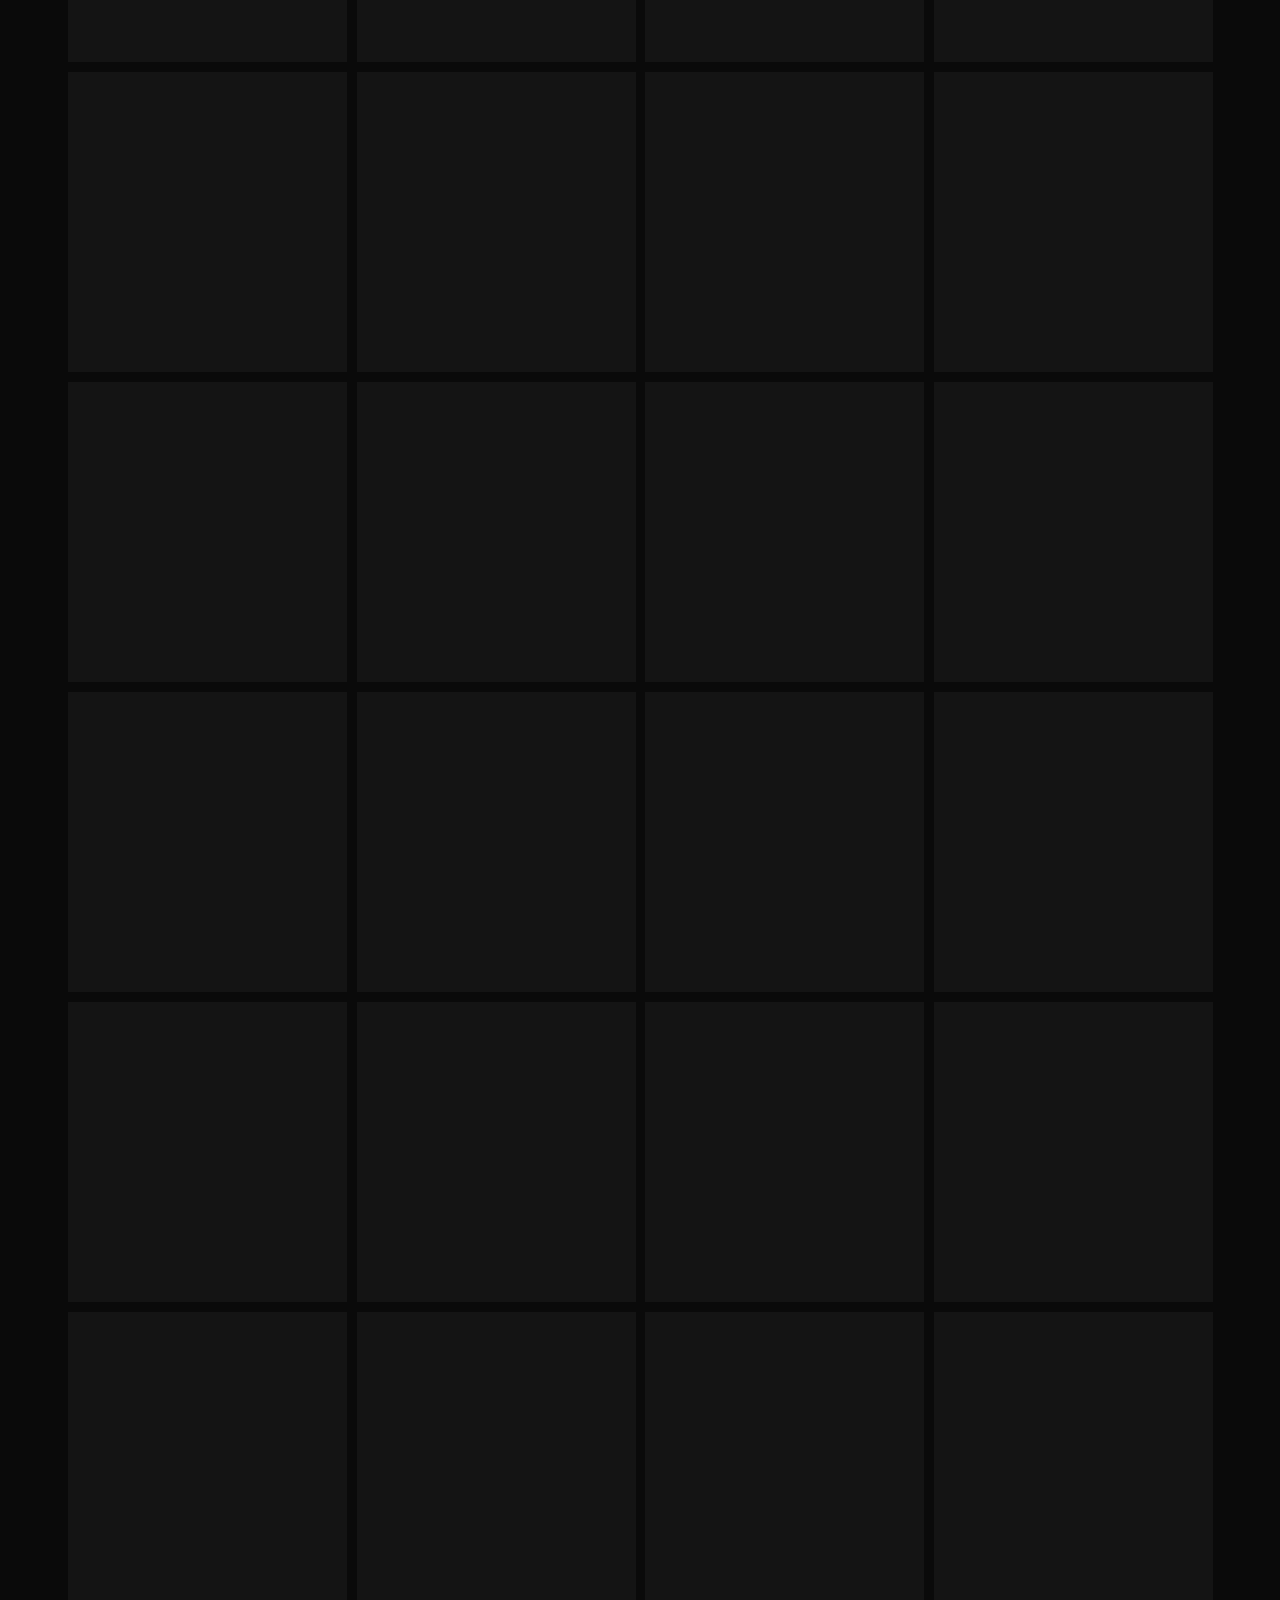
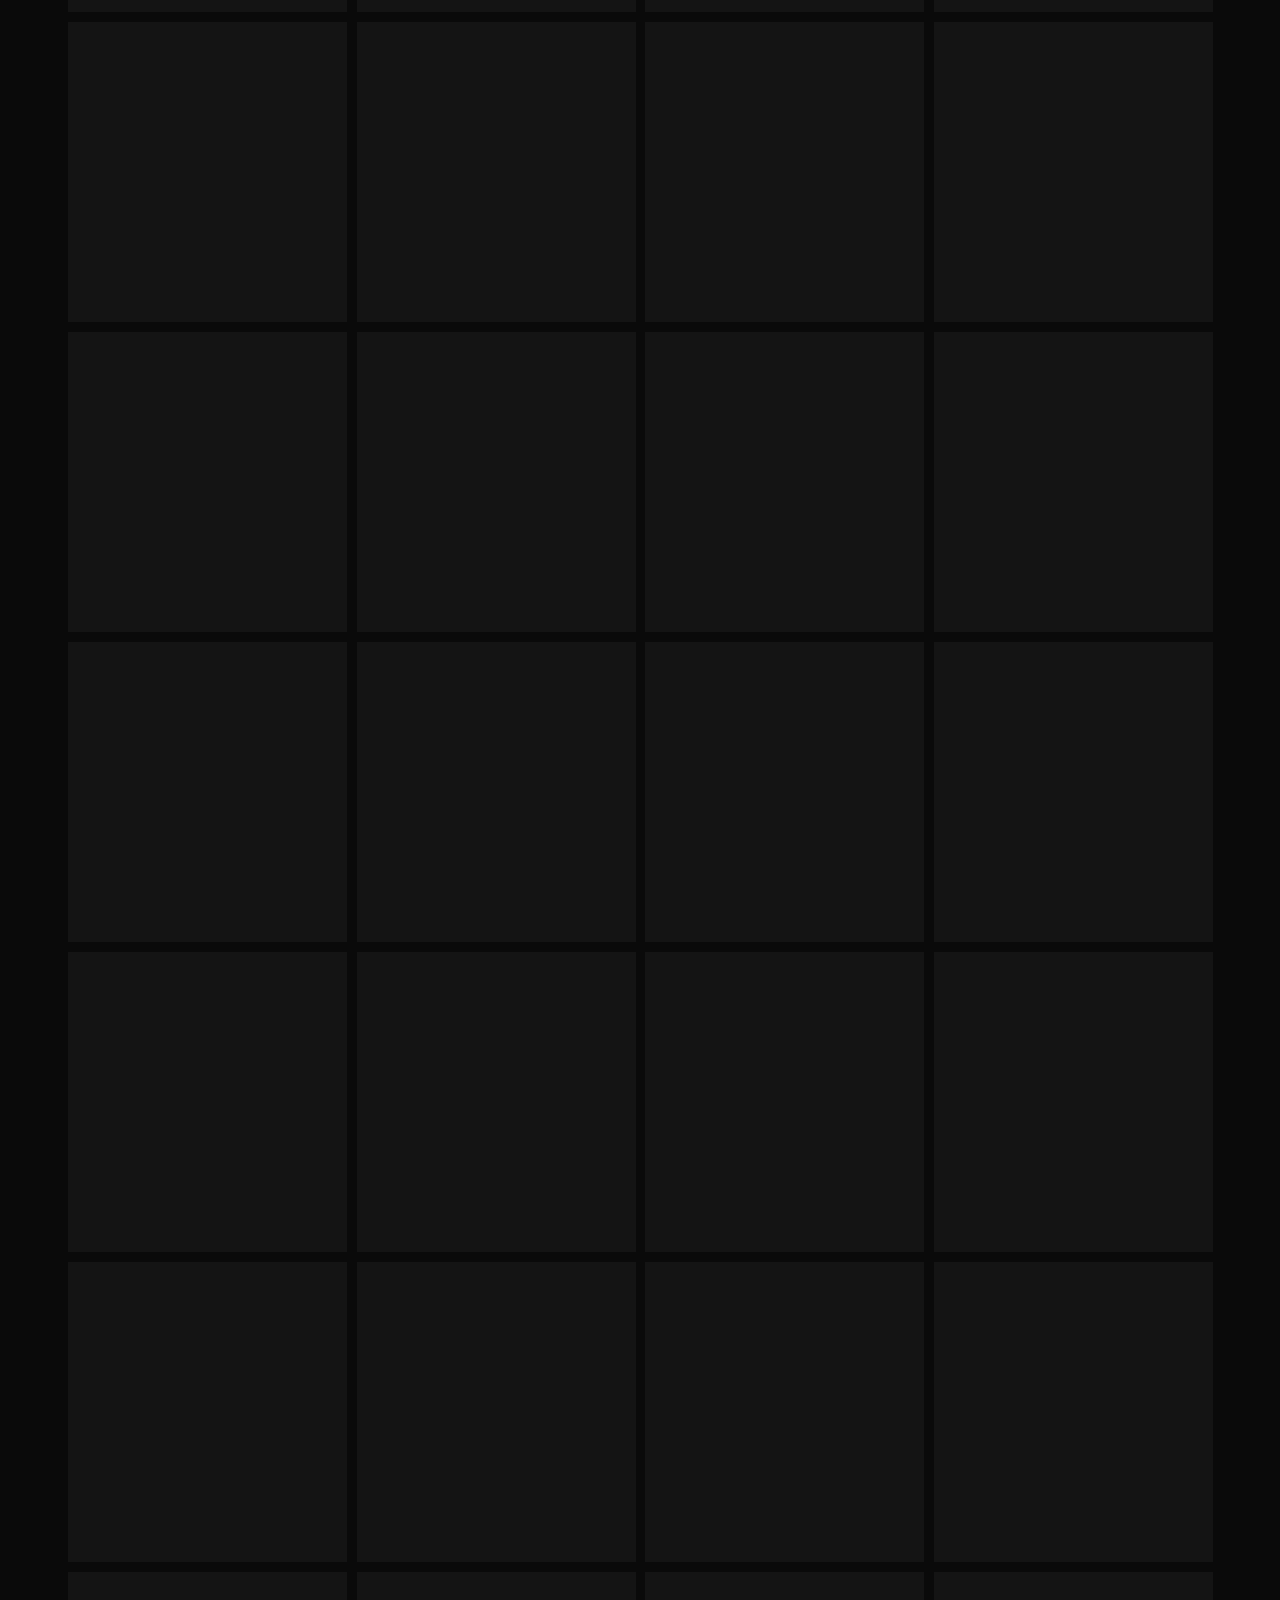
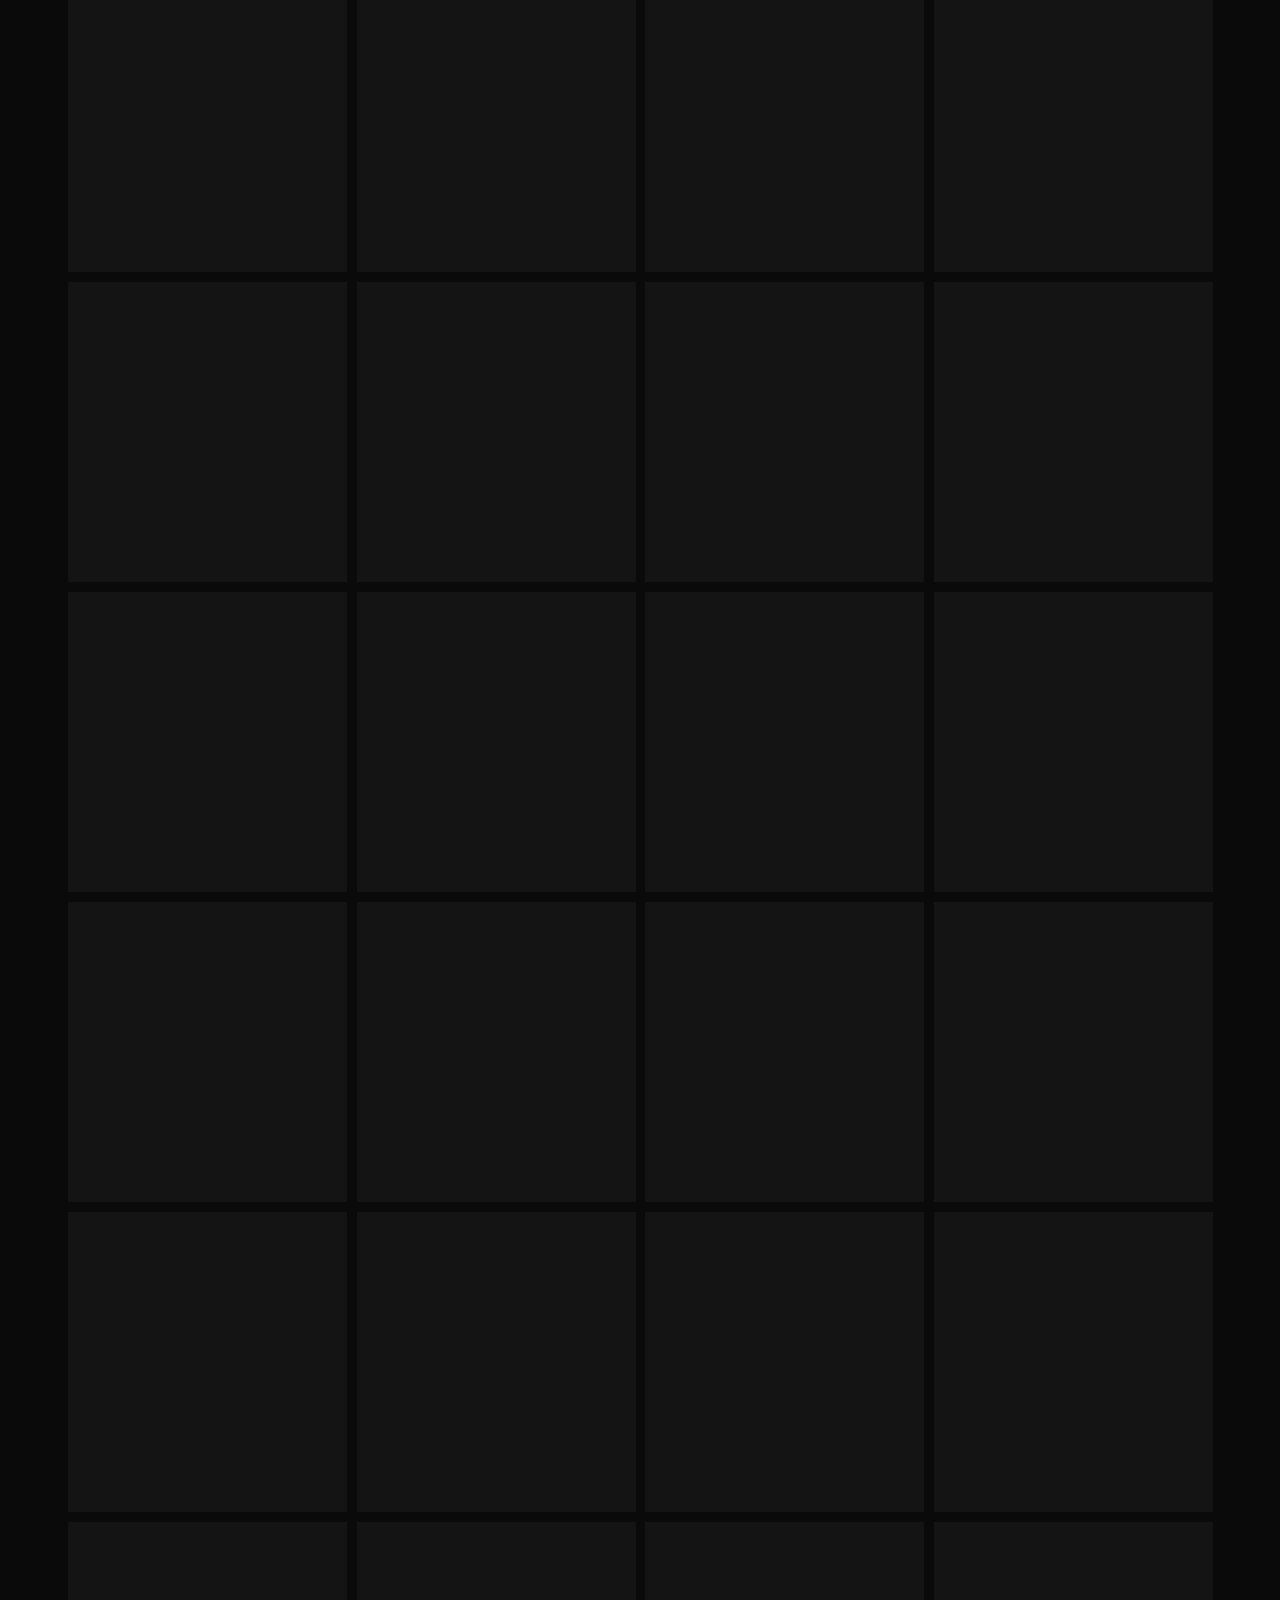
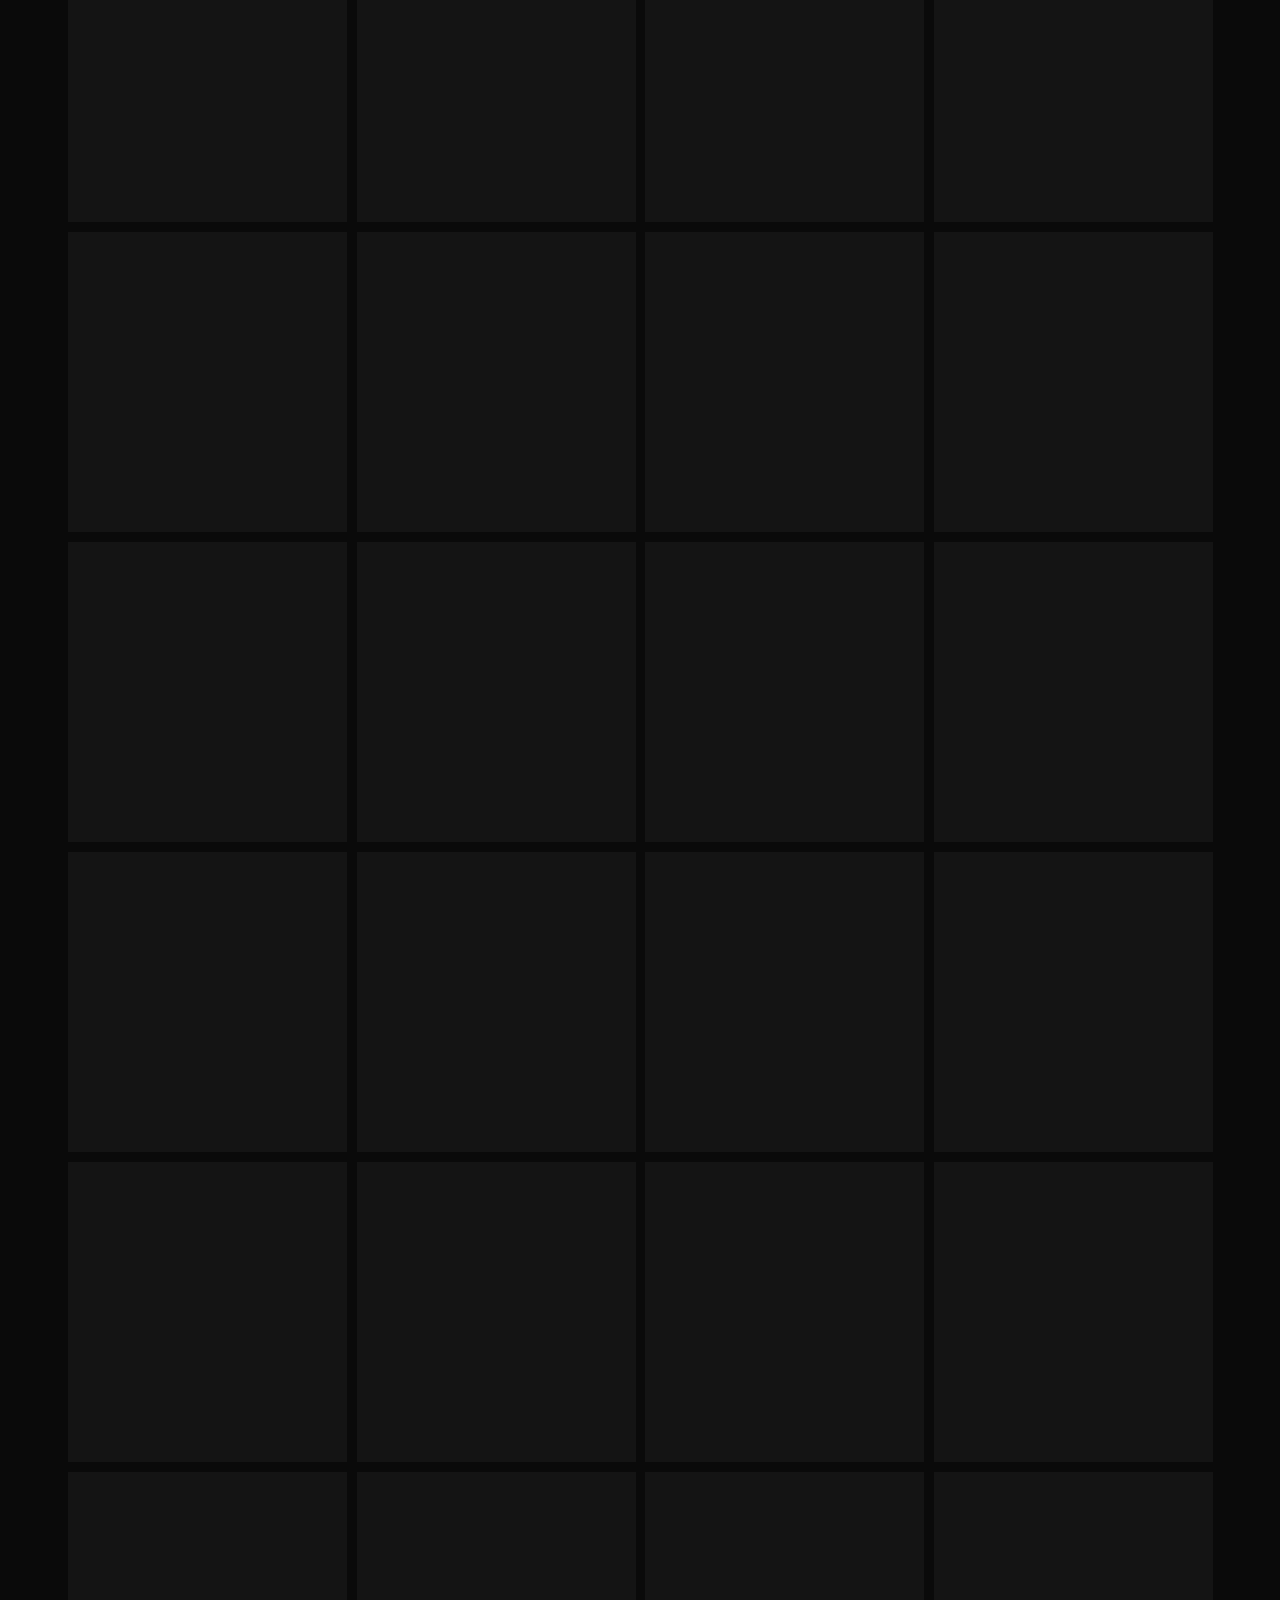
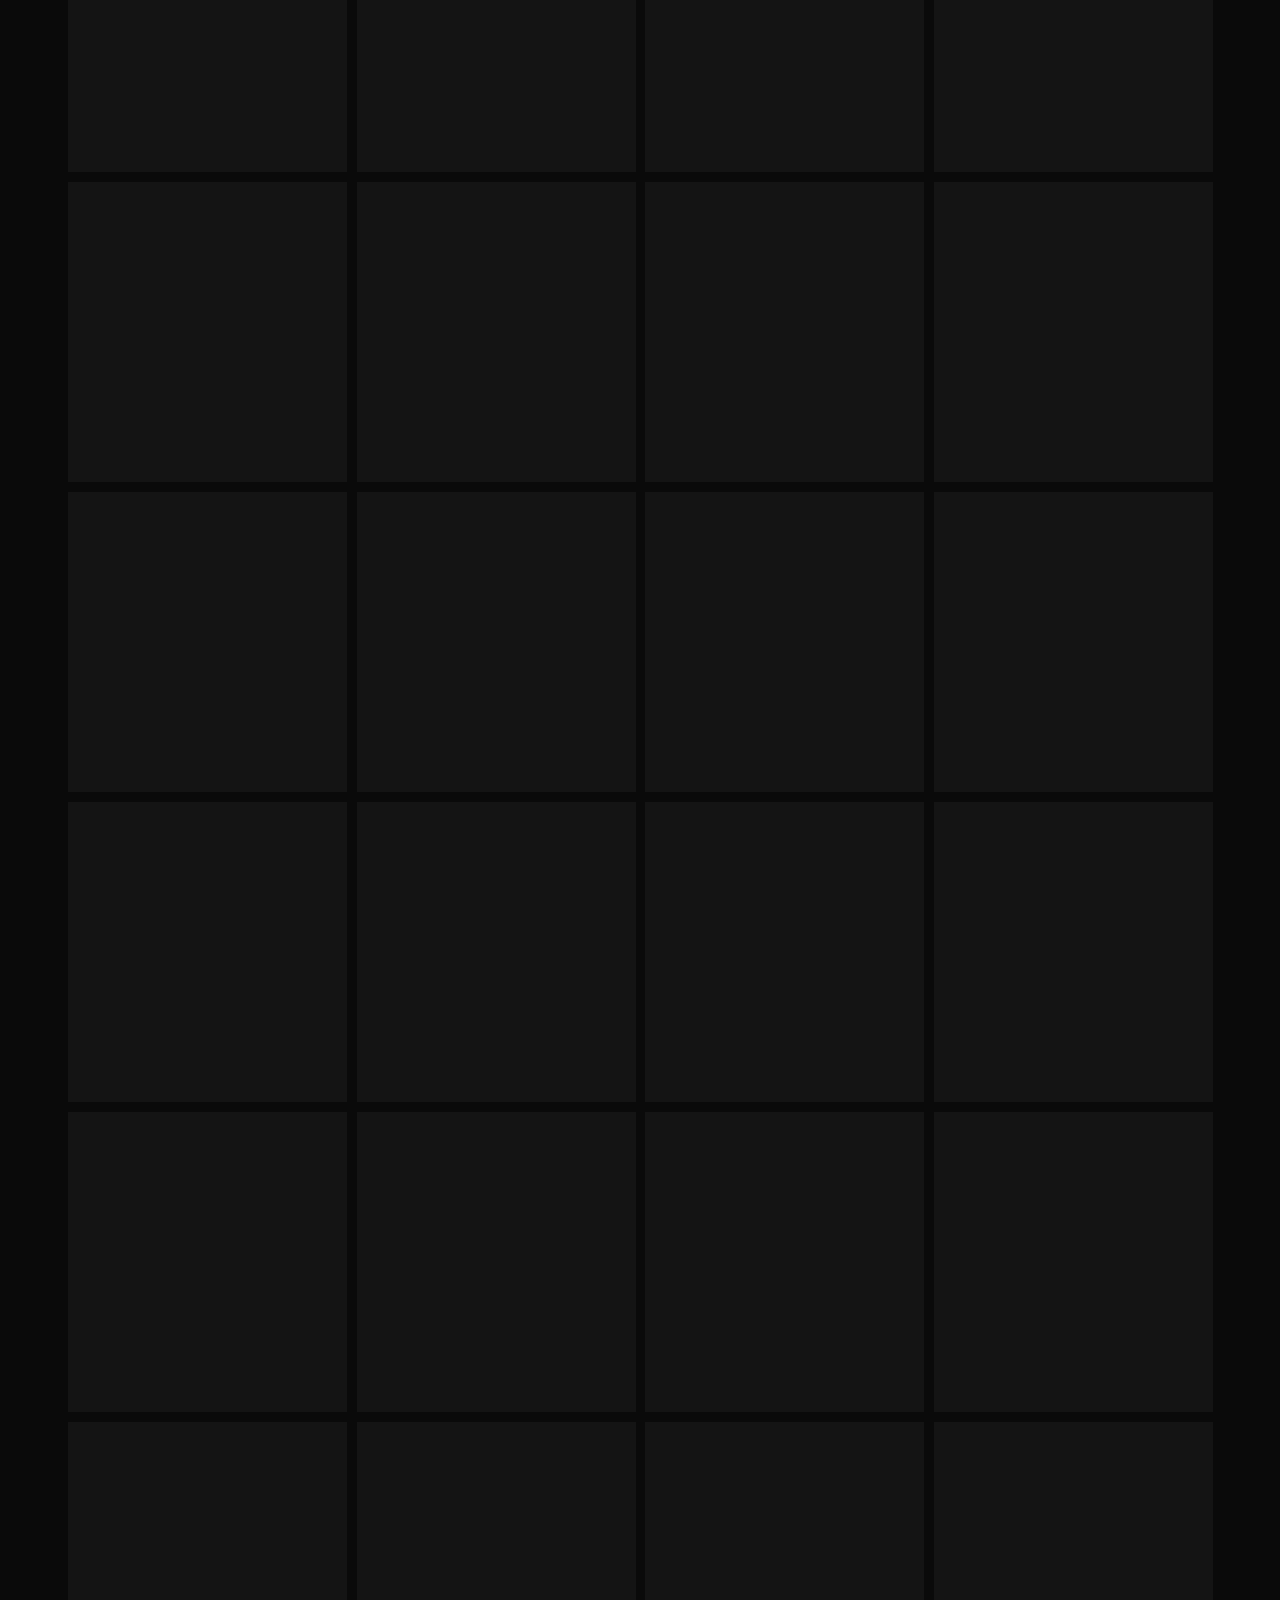
==== commit 0e7dbd80: "content-visibility on portfolio cells: instant paint on long scroll jumps Co-Authored-By: Claude Fab" ====
--- a/index.html
+++ b/index.html
@@ -20,7 +20,7 @@
 
   <meta name="description" content="High-fashion hair artistry in downtown Asheville. Color correction, balayage, editorial styling & fine art by Theresa Coggiola. Book the chair.">
   <link href="https://fonts.googleapis.com/css2?family=Bebas+Neue&family=Jost:wght@300;400&display=swap" rel="stylesheet">
-  <link rel="stylesheet" href="style.css?v=3">
+  <link rel="stylesheet" href="style.css?v=4">
 </head>
 <body>
 
@@ -247,6 +247,6 @@
 
 <script src="js/config.js"></script>
 <script src="js/shared-photos.js?v=2"></script>
-<script src="js/shared.js?v=2"></script>
+<script src="js/shared.js?v=4"></script>
 </body>
 </html>
--- a/style.css
+++ b/style.css
@@ -154,7 +154,7 @@
 .shop .medium { color: var(--grey); font-size: 0.85rem; margin: 0.2rem 0 1rem; }
 .shop .btn { margin-top: 0; padding: 0.6rem 1.4rem 0.45rem; font-size: 0.85rem; margin-right: 0.5rem; }
 
-html.js .reveal { opacity: 0; transform: translateY(26px); transition: opacity .8s ease, transform .8s ease; }
+html.js .reveal { opacity: 0; transform: translateY(26px); transition: opacity .5s ease, transform .5s ease; }
 .reveal.visible { opacity: 1; transform: none; }
 @media (prefers-reduced-motion: reduce) { .reveal { opacity: 1; transform: none; } }
 
